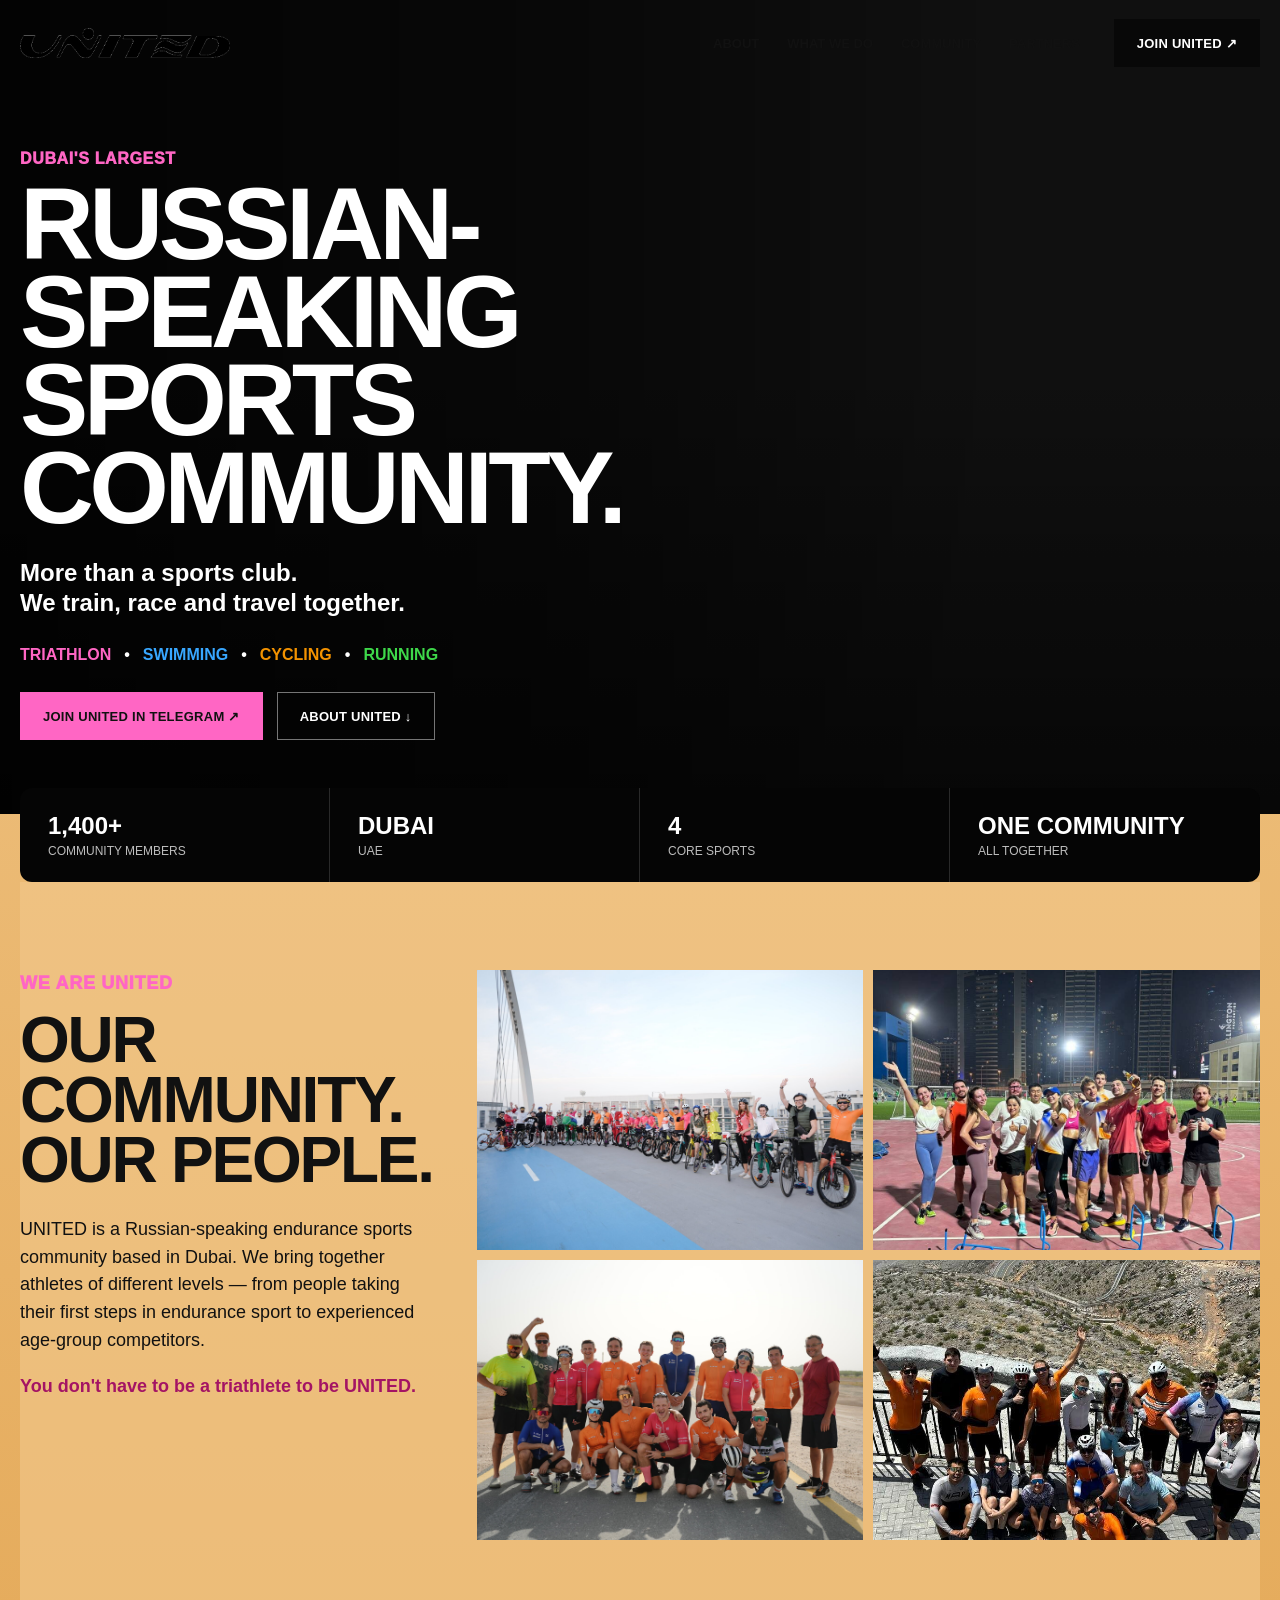
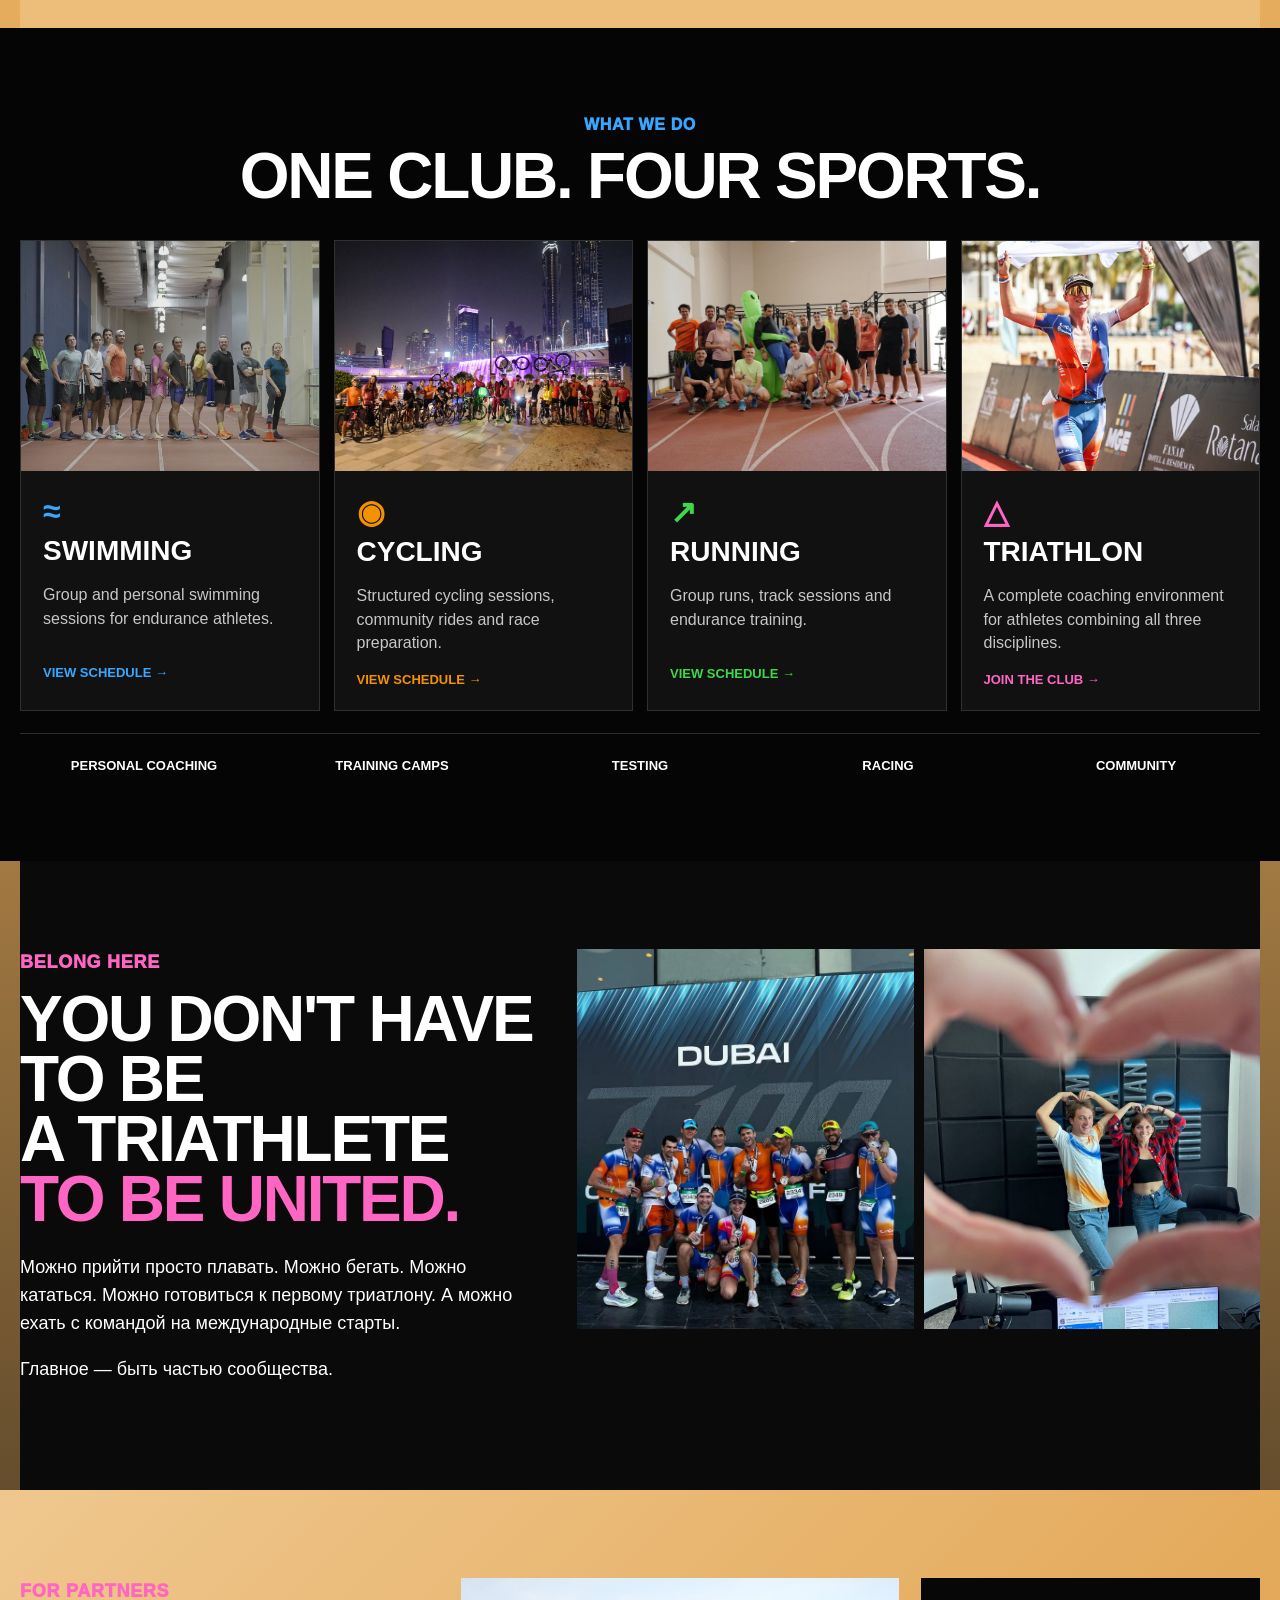
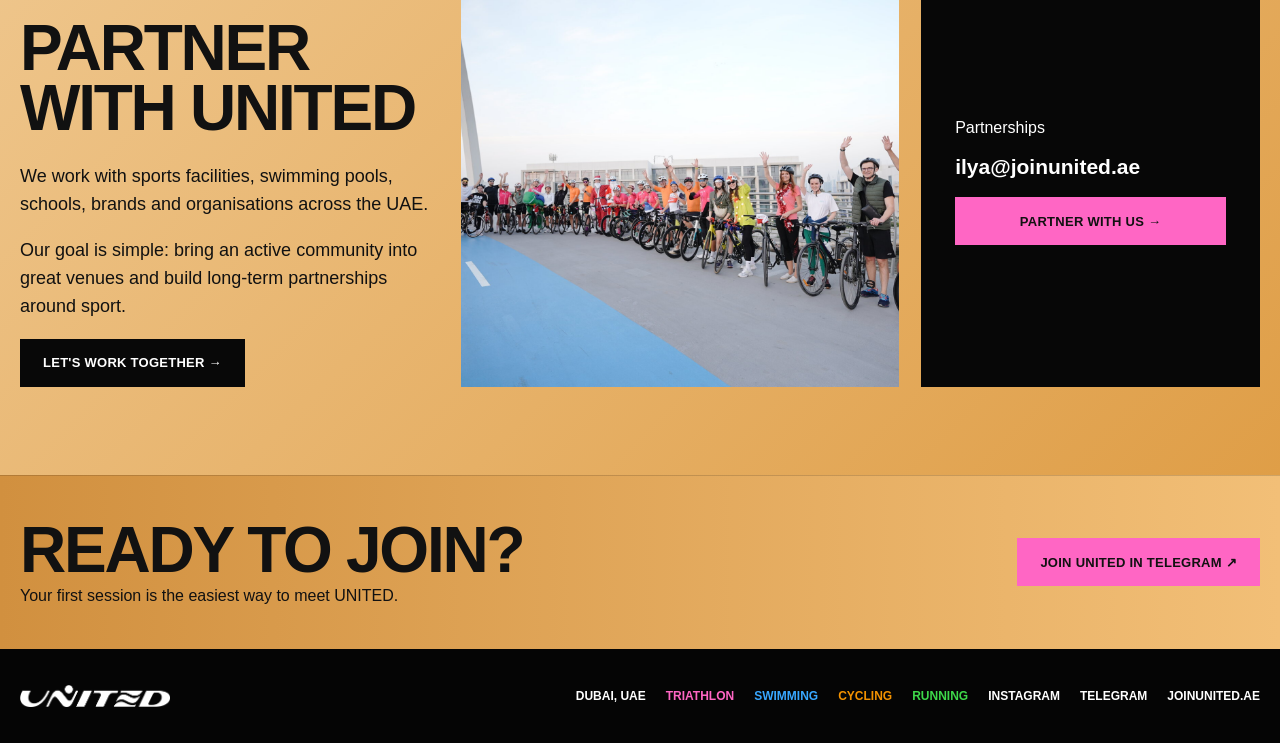
==== index.html @ 4b278c61 "Fix asset paths for uploaded site files" ====
<!doctype html>
<html lang="en">
<head>
  <meta charset="utf-8" />
  <meta name="viewport" content="width=device-width, initial-scale=1" />
  <title>UNITED — Russian-speaking endurance community in Dubai</title>
  <meta name="description" content="UNITED is Dubai's largest Russian-speaking sports community for triathlon, swimming, cycling and running." />
  <meta name="theme-color" content="#F39200" />
  <link rel="preload" href="joinunited_site/assets/IMG_3854.jpg" as="image" />
  <link rel="stylesheet" href="styles.css" />
</head>
<body>
  <header class="nav shell">
    <a class="brand" href="#top" aria-label="UNITED home"><img src="joinunited_site/assets/united-logo.png" alt="UNITED" /></a>
    <nav class="navlinks" aria-label="Main navigation">
      <a href="#about">About</a><a href="#sports">What we do</a><a href="#community">Community</a><a href="#partners">Partners</a>
    </nav>
    <a class="btn btn-dark nav-cta" href="https://t.me/unitedtriathlon" target="_blank" rel="noreferrer">Join United ↗</a>
  </header>

  <main id="top">
    <section class="hero">
      <div class="hero-media" role="img" aria-label="UNITED cycling community in Dubai"></div>
      <div class="hero-shade"></div>
      <div class="hero-content shell">
        <p class="eyebrow pink">Dubai's largest</p>
        <h1>Russian-speaking<br><span>sports community.</span></h1>
        <p class="lead">More than a sports club.<br>We train, race and travel together.</p>
        <div class="disciplines">
          <span class="pink">Triathlon</span><i>•</i><span class="blue">Swimming</span><i>•</i><span class="orange">Cycling</span><i>•</i><span class="green">Running</span>
        </div>
        <div class="hero-actions">
          <a class="btn btn-pink" href="https://t.me/unitedtriathlon" target="_blank" rel="noreferrer">Join United in Telegram ↗</a>
          <a class="btn btn-ghost" href="#about">About United ↓</a>
        </div>
      </div>
    </section>

    <section class="facts shell" aria-label="UNITED at a glance">
      <div><strong>1,400+</strong><span>community members</span></div>
      <div><strong>Dubai</strong><span>UAE</span></div>
      <div><strong>4</strong><span>core sports</span></div>
      <div><strong>One community</strong><span>all together</span></div>
    </section>

    <section id="about" class="section section-sand shell about-grid">
      <div class="copy-block">
        <p class="eyebrow pink">We are United</p>
        <h2>Our community.<br>Our people.</h2>
        <p>UNITED is a Russian-speaking endurance sports community based in Dubai. We bring together athletes of different levels — from people taking their first steps in endurance sport to experienced age-group competitors.</p>
        <p class="accent-copy">You don't have to be a triathlete to be UNITED.</p>
      </div>
      <div class="photo-grid">
        <img src="joinunited_site/assets/IMG_3853.jpg" alt="UNITED cycling group" loading="lazy" />
        <img src="joinunited_site/assets/IMG_3858.jpg" alt="UNITED running group" loading="lazy" />
        <img src="joinunited_site/assets/IMG_3856.jpg" alt="UNITED athletes after training" loading="lazy" />
        <img src="joinunited_site/assets/IMG_3860.jpg" alt="UNITED mountain training camp" loading="lazy" />
      </div>
    </section>

    <section id="sports" class="section section-black">
      <div class="shell">
        <p class="eyebrow blue center">What we do</p>
        <h2 class="center white">One club. Four sports.</h2>
        <div class="sport-grid">
          <article class="sport-card blue-card">
            <img src="joinunited_site/assets/IMG_3852.jpg" alt="UNITED athletes at an indoor training venue" loading="lazy" />
            <div><span class="icon">≈</span><h3>Swimming</h3><p>Group and personal swimming sessions for endurance athletes.</p><a href="https://t.me/unitedtriathlon" target="_blank" rel="noreferrer">View schedule →</a></div>
          </article>
          <article class="sport-card orange-card">
            <img src="joinunited_site/assets/IMG_3854.jpg" alt="UNITED cycling group in Dubai at night" loading="lazy" />
            <div><span class="icon">◉</span><h3>Cycling</h3><p>Structured cycling sessions, community rides and race preparation.</p><a href="https://t.me/unitedtriathlon" target="_blank" rel="noreferrer">View schedule →</a></div>
          </article>
          <article class="sport-card green-card">
            <img src="joinunited_site/assets/IMG_3859.jpg" alt="UNITED run training group" loading="lazy" />
            <div><span class="icon">↗</span><h3>Running</h3><p>Group runs, track sessions and endurance training.</p><a href="https://t.me/unitedtriathlon" target="_blank" rel="noreferrer">View schedule →</a></div>
          </article>
          <article class="sport-card pink-card">
            <img src="joinunited_site/assets/IMG_8744.jpg" alt="UNITED athlete finishing an IRONMAN race" loading="lazy" />
            <div><span class="icon">△</span><h3>Triathlon</h3><p>A complete coaching environment for athletes combining all three disciplines.</p><a href="https://t.me/unitedtriathlon" target="_blank" rel="noreferrer">Join the club →</a></div>
          </article>
        </div>
        <div class="services">
          <span>Personal coaching</span><span>Training camps</span><span>Testing</span><span>Racing</span><span>Community</span>
        </div>
      </div>
    </section>

    <section id="community" class="section community shell">
      <div class="community-copy">
        <p class="eyebrow pink">Belong here</p>
        <h2>You don't have to be<br>a triathlete <span>to be United.</span></h2>
        <p>Можно прийти просто плавать. Можно бегать. Можно кататься. Можно готовиться к первому триатлону. А можно ехать с командой на международные старты.</p>
        <p>Главное — быть частью сообщества.</p>
      </div>
      <div class="community-photos">
        <img src="joinunited_site/assets/IMG_3855.jpg" alt="UNITED athletes at a Dubai event" loading="lazy" />
        <img src="joinunited_site/assets/IMG_3875.jpg" alt="UNITED community moment" loading="lazy" />
      </div>
    </section>

    <section id="partners" class="section partner-section">
      <div class="shell partner-grid">
        <div>
          <p class="eyebrow pink">For partners</p>
          <h2>Partner with United</h2>
          <p>We work with sports facilities, swimming pools, schools, brands and organisations across the UAE.</p>
          <p>Our goal is simple: bring an active community into great venues and build long-term partnerships around sport.</p>
          <a class="btn btn-dark" href="mailto:ilya@joinunited.ae?subject=Partnership%20with%20UNITED">Let's work together →</a>
        </div>
        <img class="partner-photo" src="joinunited_site/assets/IMG_3853.jpg" alt="UNITED community ride" loading="lazy" />
        <div class="partner-contact">
          <span>Partnerships</span>
          <a href="mailto:ilya@joinunited.ae">ilya@joinunited.ae</a>
          <a class="btn btn-pink" href="mailto:ilya@joinunited.ae?subject=Partnership%20with%20UNITED">Partner with us →</a>
        </div>
      </div>
    </section>

    <section class="ready">
      <div class="shell ready-inner">
        <div><h2>Ready to join?</h2><p>Your first session is the easiest way to meet UNITED.</p></div>
        <a class="btn btn-pink" href="https://t.me/unitedtriathlon" target="_blank" rel="noreferrer">Join United in Telegram ↗</a>
      </div>
    </section>
  </main>

  <footer class="footer">
    <div class="shell footer-inner">
      <img src="joinunited_site/assets/united-logo.png" alt="UNITED" />
      <span>Dubai, UAE</span>
      <span class="pink">Triathlon</span><span class="blue">Swimming</span><span class="orange">Cycling</span><span class="green">Running</span>
      <a href="https://www.instagram.com/unitedtriathlon/" target="_blank" rel="noreferrer">Instagram</a>
      <a href="https://t.me/unitedtriathlon" target="_blank" rel="noreferrer">Telegram</a>
      <span>joinunited.ae</span>
    </div>
  </footer>
</body>
</html>
---- styles.css ----
:root{--sand:#e9bc78;--orange:#F39200;--blue:#164194;--green:#3ED84A;--pink:#FF66C4;--black:#000;--white:#fff;--ink:#111;--max:1240px}*{box-sizing:border-box}html{scroll-behavior:smooth}body{margin:0;font-family:Inter,Arial,Helvetica,sans-serif;background:linear-gradient(#f2c98d 0%,#e4a958 45%,#111 100%);color:var(--ink)}a{color:inherit;text-decoration:none}img{max-width:100%;display:block}.shell{width:min(var(--max),calc(100% - 40px));margin:auto}.nav{height:86px;display:flex;align-items:center;gap:34px;position:absolute;z-index:20;left:50%;transform:translateX(-50%);top:0}.brand img{width:210px;height:auto}.navlinks{display:flex;gap:28px;margin-left:auto;font-weight:800;text-transform:uppercase;font-size:13px}.btn{display:inline-flex;align-items:center;justify-content:center;min-height:48px;padding:0 22px;border:1px solid transparent;font-weight:900;text-transform:uppercase;font-size:13px;letter-spacing:.02em}.btn-dark{background:#080808;color:#fff}.btn-pink{background:var(--pink);color:#111}.btn-ghost{border-color:rgba(255,255,255,.45);color:#fff;background:rgba(0,0,0,.15)}.hero{min-height:760px;position:relative;display:flex;align-items:flex-end;color:#fff;background:#111;overflow:hidden}.hero-media{position:absolute;inset:0;background-image:url('assets/IMG_3854.jpg');background-size:cover;background-position:center 42%}.hero-shade{position:absolute;inset:0;background:linear-gradient(90deg,rgba(0,0,0,.82) 0%,rgba(0,0,0,.54) 43%,rgba(0,0,0,.08) 77%),linear-gradient(0deg,rgba(0,0,0,.55),transparent 55%)}.hero-content{position:relative;padding:150px 0 74px}.eyebrow{text-transform:uppercase;font-weight:950;letter-spacing:.04em;margin:0 0 12px}.pink{color:var(--pink)}.blue{color:#38a7ff}.orange{color:var(--orange)}.green{color:var(--green)}.hero h1{font-size:clamp(54px,8vw,112px);line-height:.86;text-transform:uppercase;margin:0 0 26px;max-width:900px;letter-spacing:-.045em}.hero h1 span{color:#fff}.lead{font-size:24px;line-height:1.25;font-weight:700}.disciplines{display:flex;gap:13px;align-items:center;flex-wrap:wrap;text-transform:uppercase;font-weight:900;margin:28px 0}.disciplines i{font-style:normal;color:#fff}.hero-actions{display:flex;gap:14px;flex-wrap:wrap}.facts{margin-top:-26px;position:relative;z-index:5;background:#050505;color:#fff;display:grid;grid-template-columns:repeat(4,1fr);border-radius:12px;overflow:hidden}.facts div{padding:24px 28px;border-right:1px solid #292929}.facts div:last-child{border-right:0}.facts strong,.facts span{display:block}.facts strong{font-size:24px;text-transform:uppercase}.facts span{font-size:12px;text-transform:uppercase;color:#bdbdbd;margin-top:4px}.section{padding:88px 0}.section-sand{background:rgba(242,201,141,.6)}.about-grid{display:grid;grid-template-columns:.9fr 1.7fr;gap:42px}.copy-block h2,.community h2,.partner-section h2,.ready h2,.section h2{font-size:clamp(38px,5vw,70px);line-height:.94;margin:0 0 25px;text-transform:uppercase;letter-spacing:-.035em}.copy-block p,.community p,.partner-section p{font-size:18px;line-height:1.55}.accent-copy{font-weight:900;color:#a41464}.photo-grid{display:grid;grid-template-columns:repeat(2,1fr);gap:10px}.photo-grid img{height:280px;width:100%;object-fit:cover}.section-black{background:#050505;color:#fff}.center{text-align:center}.white{color:#fff}.sport-grid{display:grid;grid-template-columns:repeat(4,1fr);gap:14px;margin-top:34px}.sport-card{background:#111;border:1px solid #303030;overflow:hidden}.sport-card img{width:100%;height:230px;object-fit:cover}.sport-card>div{padding:22px}.sport-card h3{font-size:28px;text-transform:uppercase;margin:5px 0 10px}.sport-card p{color:#c7c7c7;line-height:1.45;min-height:64px}.sport-card a{font-weight:900;text-transform:uppercase;font-size:13px}.blue-card a,.blue-card .icon{color:#38a7ff}.orange-card a,.orange-card .icon{color:var(--orange)}.green-card a,.green-card .icon{color:var(--green)}.pink-card a,.pink-card .icon{color:var(--pink)}.icon{font-size:32px;font-weight:900}.services{display:grid;grid-template-columns:repeat(5,1fr);border-top:1px solid #2d2d2d;margin-top:22px;padding-top:24px;text-transform:uppercase;font-weight:800;font-size:13px}.services span{text-align:center}.community{display:grid;grid-template-columns:1fr 1.3fr;gap:32px;background:#0a0a0a;color:#fff}.community h2 span{color:var(--pink)}.community-photos{display:grid;grid-template-columns:1fr 1fr;gap:10px}.community-photos img{height:380px;width:100%;object-fit:cover}.partner-section{background:linear-gradient(135deg,#efc78e,#df9e47)}.partner-grid{display:grid;grid-template-columns:1.05fr 1.1fr .85fr;gap:22px;align-items:stretch}.partner-photo{height:100%;min-height:330px;object-fit:cover}.partner-contact{background:#070707;color:#fff;padding:34px;display:flex;flex-direction:column;justify-content:center;gap:18px}.partner-contact>a:not(.btn){font-size:21px;font-weight:800}.ready{background:linear-gradient(90deg,#d1903f,#f2bf77);border-top:1px solid rgba(0,0,0,.15)}.ready-inner{display:flex;align-items:center;justify-content:space-between;padding-top:44px;padding-bottom:44px;gap:20px}.ready h2{margin:0}.ready p{margin:7px 0 0}.footer{background:#050505;color:#fff}.footer-inner{min-height:94px;display:flex;gap:20px;align-items:center;flex-wrap:wrap;font-size:12px;text-transform:uppercase;font-weight:800}.footer img{width:150px;filter:invert(1);margin-right:auto}.footer a{color:#fff}@media(max-width:900px){.navlinks{display:none}.nav-cta{margin-left:auto}.brand img{width:170px}.hero{min-height:720px}.hero-content{padding-top:180px}.facts{grid-template-columns:1fr 1fr}.about-grid,.community,.partner-grid{grid-template-columns:1fr}.sport-grid{grid-template-columns:1fr 1fr}.services{grid-template-columns:1fr 1fr;gap:16px}.photo-grid img{height:220px}.community-photos img{height:300px}.partner-photo{min-height:260px}.ready-inner{align-items:flex-start;flex-direction:column}}@media(max-width:560px){.shell{width:min(100% - 24px,var(--max))}.nav{height:72px}.brand img{width:142px}.nav-cta{min-height:42px;padding:0 14px;font-size:11px}.hero{min-height:680px}.hero-media{background-position:64% center}.hero-shade{background:linear-gradient(90deg,rgba(0,0,0,.9),rgba(0,0,0,.43)),linear-gradient(0deg,rgba(0,0,0,.58),transparent)}.hero-content{padding:150px 0 50px}.hero h1{font-size:50px}.lead{font-size:19px}.facts{grid-template-columns:1fr 1fr}.facts div{padding:18px}.facts strong{font-size:18px}.section{padding:58px 0}.about-grid{padding-left:0;padding-right:0}.sport-grid{grid-template-columns:1fr}.services{grid-template-columns:1fr 1fr}.community{padding-left:12px;padding-right:12px}.community-photos{grid-template-columns:1fr}.community-photos img{height:240px}.photo-grid{grid-template-columns:1fr}.photo-grid img{height:230px}.partner-grid{padding-left:0;padding-right:0}.partner-grid>div{padding-left:20px;padding-right:20px}.footer-inner{padding:24px 0}.footer img{width:130px;margin-right:0;width:100%;max-width:150px}}
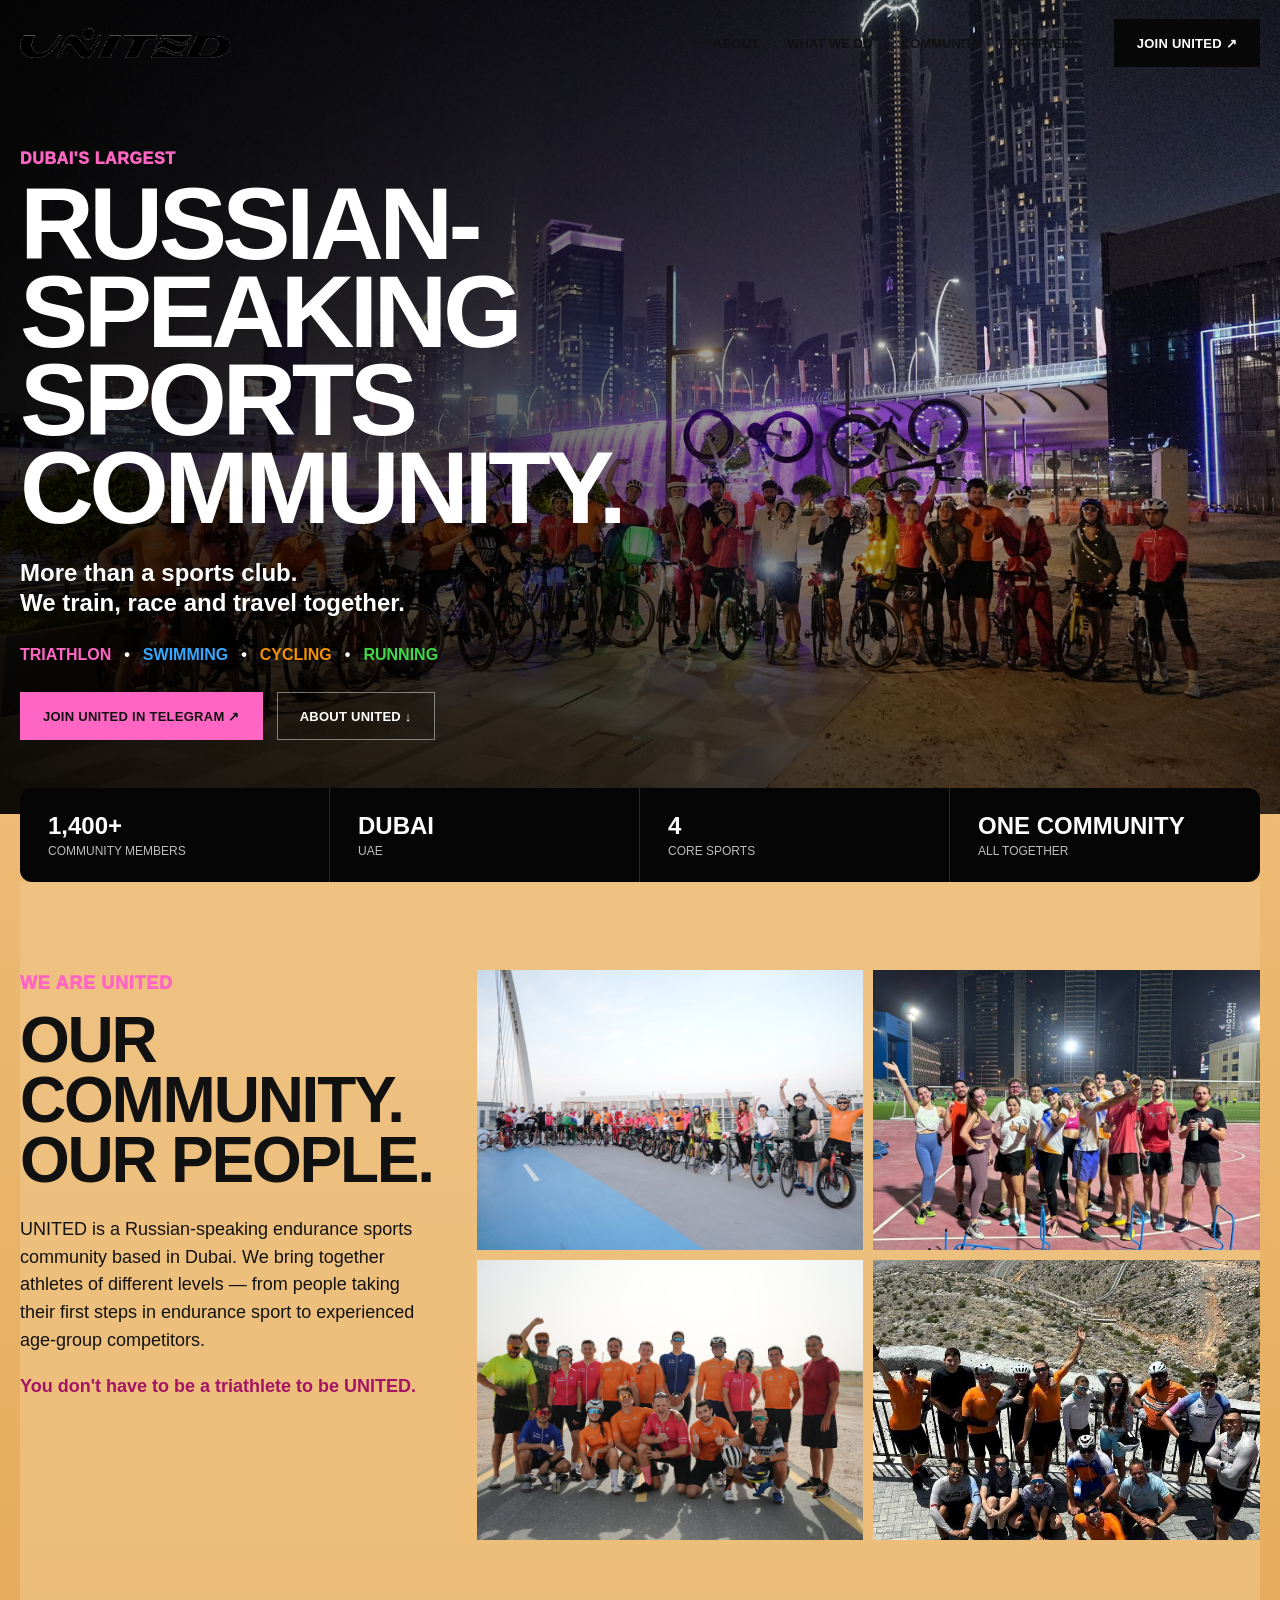
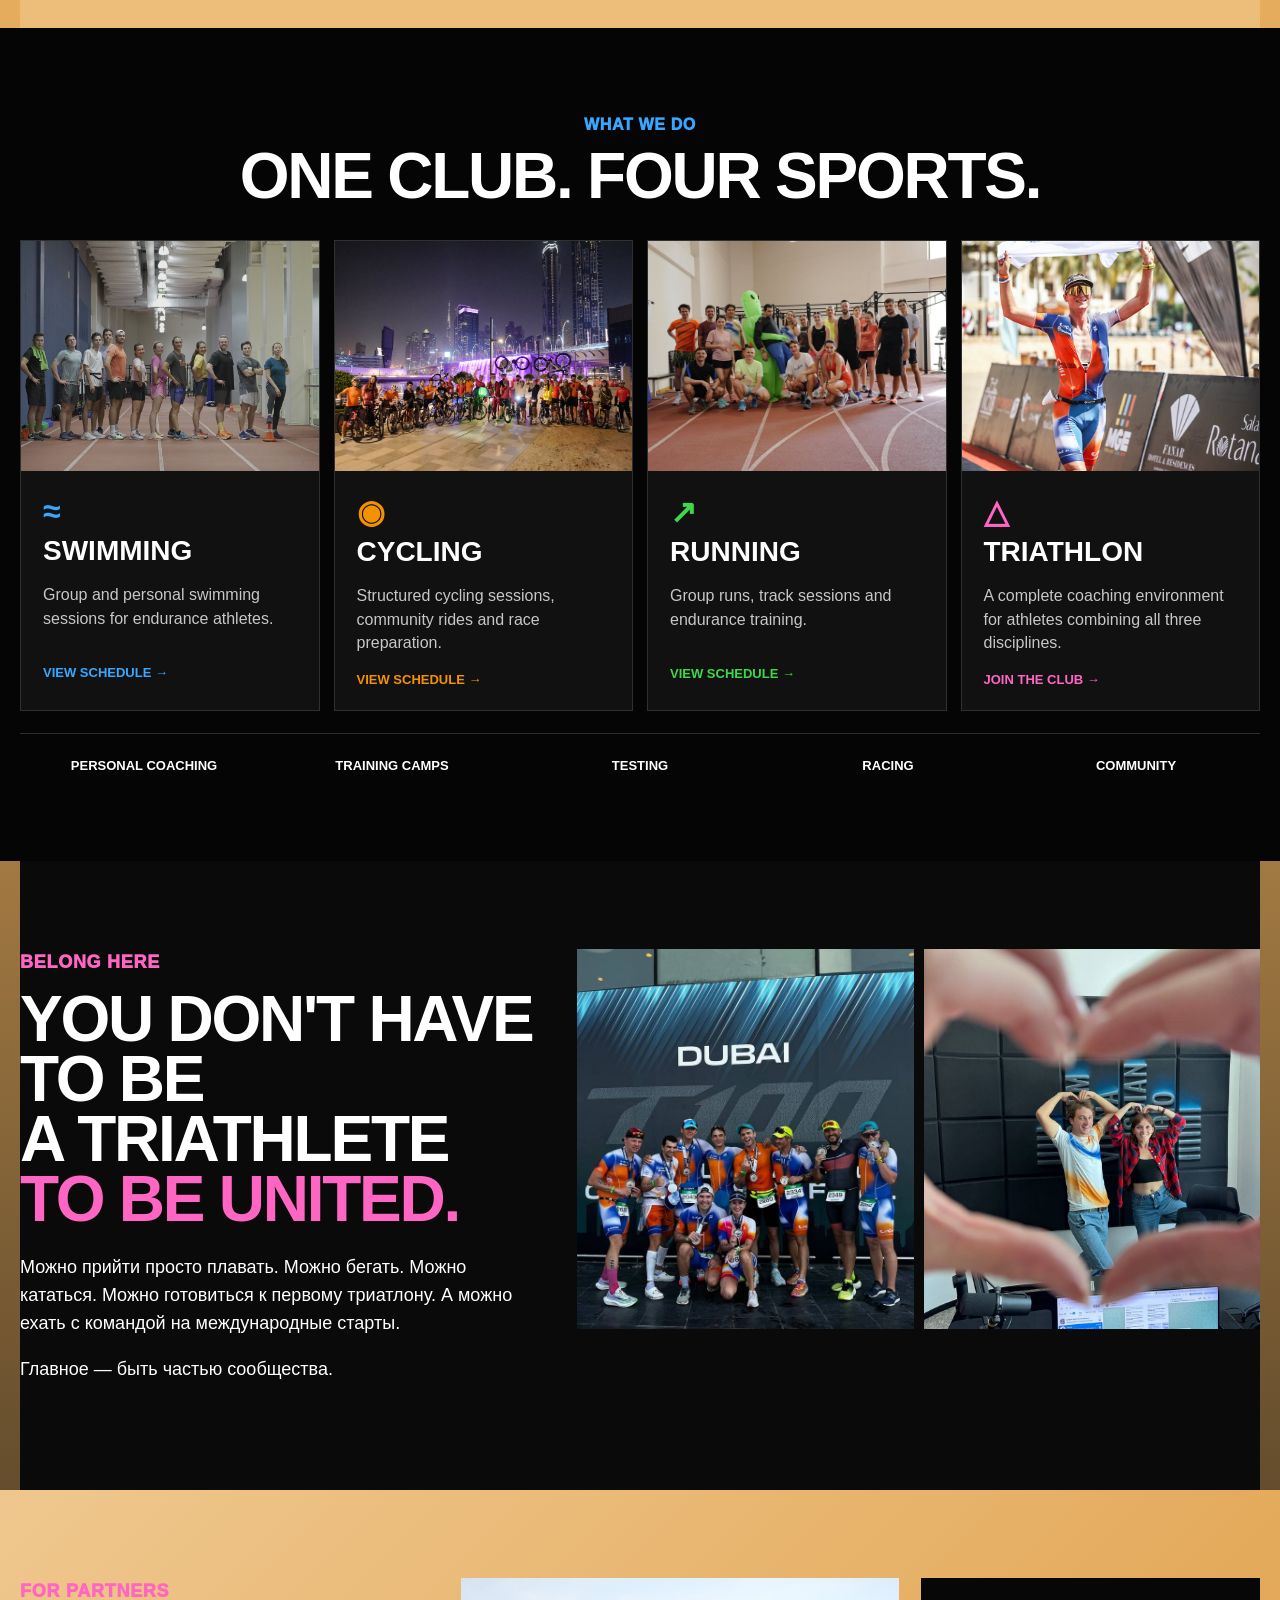
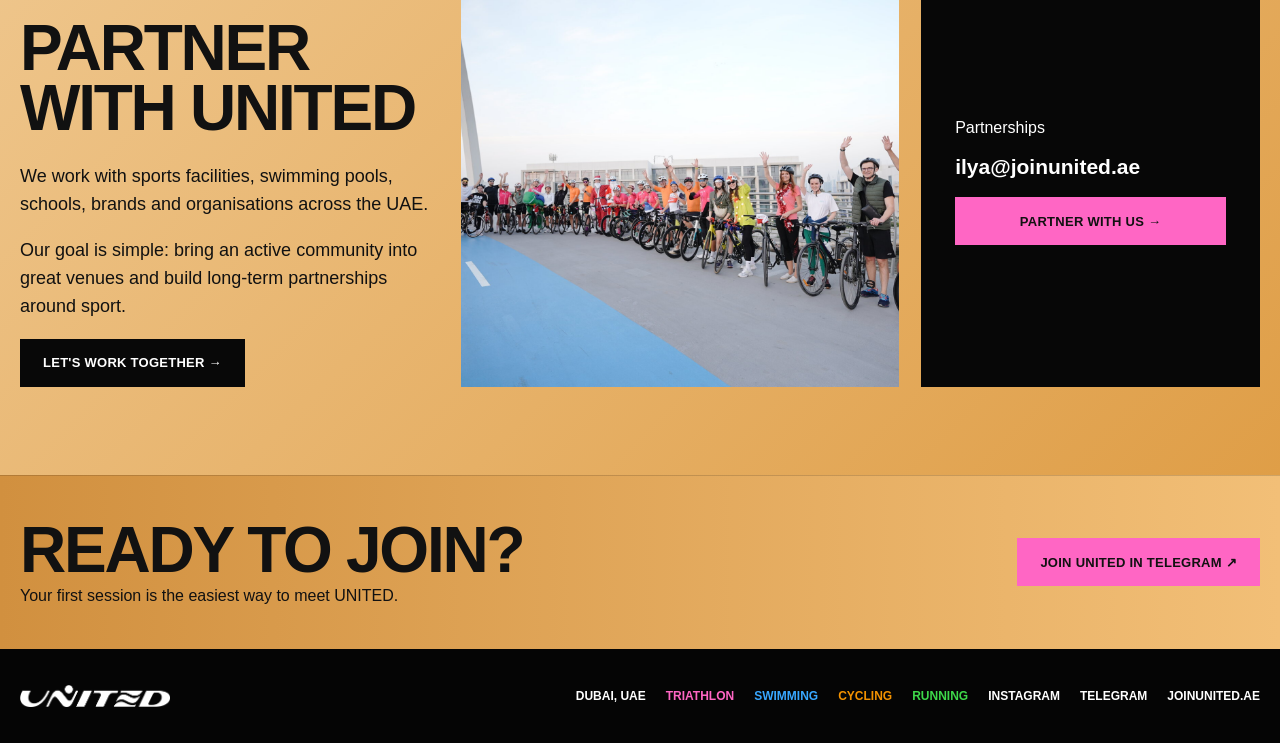
==== commit c77290a8: "Use clean root asset paths" ====
--- a/index.html
+++ b/index.html
@@ -6,134 +6,24 @@
   <title>UNITED — Russian-speaking endurance community in Dubai</title>
   <meta name="description" content="UNITED is Dubai's largest Russian-speaking sports community for triathlon, swimming, cycling and running." />
   <meta name="theme-color" content="#F39200" />
-  <link rel="preload" href="joinunited_site/assets/IMG_3854.jpg" as="image" />
+  <link rel="preload" href="assets/IMG_3854.jpg" as="image" />
   <link rel="stylesheet" href="styles.css" />
 </head>
 <body>
   <header class="nav shell">
-    <a class="brand" href="#top" aria-label="UNITED home"><img src="joinunited_site/assets/united-logo.png" alt="UNITED" /></a>
-    <nav class="navlinks" aria-label="Main navigation">
-      <a href="#about">About</a><a href="#sports">What we do</a><a href="#community">Community</a><a href="#partners">Partners</a>
-    </nav>
+    <a class="brand" href="#top" aria-label="UNITED home"><img src="assets/united-logo.png" alt="UNITED" /></a>
+    <nav class="navlinks" aria-label="Main navigation"><a href="#about">About</a><a href="#sports">What we do</a><a href="#community">Community</a><a href="#partners">Partners</a></nav>
     <a class="btn btn-dark nav-cta" href="https://t.me/unitedtriathlon" target="_blank" rel="noreferrer">Join United ↗</a>
   </header>
-
   <main id="top">
-    <section class="hero">
-      <div class="hero-media" role="img" aria-label="UNITED cycling community in Dubai"></div>
-      <div class="hero-shade"></div>
-      <div class="hero-content shell">
-        <p class="eyebrow pink">Dubai's largest</p>
-        <h1>Russian-speaking<br><span>sports community.</span></h1>
-        <p class="lead">More than a sports club.<br>We train, race and travel together.</p>
-        <div class="disciplines">
-          <span class="pink">Triathlon</span><i>•</i><span class="blue">Swimming</span><i>•</i><span class="orange">Cycling</span><i>•</i><span class="green">Running</span>
-        </div>
-        <div class="hero-actions">
-          <a class="btn btn-pink" href="https://t.me/unitedtriathlon" target="_blank" rel="noreferrer">Join United in Telegram ↗</a>
-          <a class="btn btn-ghost" href="#about">About United ↓</a>
-        </div>
-      </div>
-    </section>
-
-    <section class="facts shell" aria-label="UNITED at a glance">
-      <div><strong>1,400+</strong><span>community members</span></div>
-      <div><strong>Dubai</strong><span>UAE</span></div>
-      <div><strong>4</strong><span>core sports</span></div>
-      <div><strong>One community</strong><span>all together</span></div>
-    </section>
-
-    <section id="about" class="section section-sand shell about-grid">
-      <div class="copy-block">
-        <p class="eyebrow pink">We are United</p>
-        <h2>Our community.<br>Our people.</h2>
-        <p>UNITED is a Russian-speaking endurance sports community based in Dubai. We bring together athletes of different levels — from people taking their first steps in endurance sport to experienced age-group competitors.</p>
-        <p class="accent-copy">You don't have to be a triathlete to be UNITED.</p>
-      </div>
-      <div class="photo-grid">
-        <img src="joinunited_site/assets/IMG_3853.jpg" alt="UNITED cycling group" loading="lazy" />
-        <img src="joinunited_site/assets/IMG_3858.jpg" alt="UNITED running group" loading="lazy" />
-        <img src="joinunited_site/assets/IMG_3856.jpg" alt="UNITED athletes after training" loading="lazy" />
-        <img src="joinunited_site/assets/IMG_3860.jpg" alt="UNITED mountain training camp" loading="lazy" />
-      </div>
-    </section>
-
-    <section id="sports" class="section section-black">
-      <div class="shell">
-        <p class="eyebrow blue center">What we do</p>
-        <h2 class="center white">One club. Four sports.</h2>
-        <div class="sport-grid">
-          <article class="sport-card blue-card">
-            <img src="joinunited_site/assets/IMG_3852.jpg" alt="UNITED athletes at an indoor training venue" loading="lazy" />
-            <div><span class="icon">≈</span><h3>Swimming</h3><p>Group and personal swimming sessions for endurance athletes.</p><a href="https://t.me/unitedtriathlon" target="_blank" rel="noreferrer">View schedule →</a></div>
-          </article>
-          <article class="sport-card orange-card">
-            <img src="joinunited_site/assets/IMG_3854.jpg" alt="UNITED cycling group in Dubai at night" loading="lazy" />
-            <div><span class="icon">◉</span><h3>Cycling</h3><p>Structured cycling sessions, community rides and race preparation.</p><a href="https://t.me/unitedtriathlon" target="_blank" rel="noreferrer">View schedule →</a></div>
-          </article>
-          <article class="sport-card green-card">
-            <img src="joinunited_site/assets/IMG_3859.jpg" alt="UNITED run training group" loading="lazy" />
-            <div><span class="icon">↗</span><h3>Running</h3><p>Group runs, track sessions and endurance training.</p><a href="https://t.me/unitedtriathlon" target="_blank" rel="noreferrer">View schedule →</a></div>
-          </article>
-          <article class="sport-card pink-card">
-            <img src="joinunited_site/assets/IMG_8744.jpg" alt="UNITED athlete finishing an IRONMAN race" loading="lazy" />
-            <div><span class="icon">△</span><h3>Triathlon</h3><p>A complete coaching environment for athletes combining all three disciplines.</p><a href="https://t.me/unitedtriathlon" target="_blank" rel="noreferrer">Join the club →</a></div>
-          </article>
-        </div>
-        <div class="services">
-          <span>Personal coaching</span><span>Training camps</span><span>Testing</span><span>Racing</span><span>Community</span>
-        </div>
-      </div>
-    </section>
-
-    <section id="community" class="section community shell">
-      <div class="community-copy">
-        <p class="eyebrow pink">Belong here</p>
-        <h2>You don't have to be<br>a triathlete <span>to be United.</span></h2>
-        <p>Можно прийти просто плавать. Можно бегать. Можно кататься. Можно готовиться к первому триатлону. А можно ехать с командой на международные старты.</p>
-        <p>Главное — быть частью сообщества.</p>
-      </div>
-      <div class="community-photos">
-        <img src="joinunited_site/assets/IMG_3855.jpg" alt="UNITED athletes at a Dubai event" loading="lazy" />
-        <img src="joinunited_site/assets/IMG_3875.jpg" alt="UNITED community moment" loading="lazy" />
-      </div>
-    </section>
-
-    <section id="partners" class="section partner-section">
-      <div class="shell partner-grid">
-        <div>
-          <p class="eyebrow pink">For partners</p>
-          <h2>Partner with United</h2>
-          <p>We work with sports facilities, swimming pools, schools, brands and organisations across the UAE.</p>
-          <p>Our goal is simple: bring an active community into great venues and build long-term partnerships around sport.</p>
-          <a class="btn btn-dark" href="mailto:ilya@joinunited.ae?subject=Partnership%20with%20UNITED">Let's work together →</a>
-        </div>
-        <img class="partner-photo" src="joinunited_site/assets/IMG_3853.jpg" alt="UNITED community ride" loading="lazy" />
-        <div class="partner-contact">
-          <span>Partnerships</span>
-          <a href="mailto:ilya@joinunited.ae">ilya@joinunited.ae</a>
-          <a class="btn btn-pink" href="mailto:ilya@joinunited.ae?subject=Partnership%20with%20UNITED">Partner with us →</a>
-        </div>
-      </div>
-    </section>
-
-    <section class="ready">
-      <div class="shell ready-inner">
-        <div><h2>Ready to join?</h2><p>Your first session is the easiest way to meet UNITED.</p></div>
-        <a class="btn btn-pink" href="https://t.me/unitedtriathlon" target="_blank" rel="noreferrer">Join United in Telegram ↗</a>
-      </div>
-    </section>
+    <section class="hero"><div class="hero-media" role="img" aria-label="UNITED cycling community in Dubai"></div><div class="hero-shade"></div><div class="hero-content shell"><p class="eyebrow pink">Dubai's largest</p><h1>Russian-speaking<br><span>sports community.</span></h1><p class="lead">More than a sports club.<br>We train, race and travel together.</p><div class="disciplines"><span class="pink">Triathlon</span><i>•</i><span class="blue">Swimming</span><i>•</i><span class="orange">Cycling</span><i>•</i><span class="green">Running</span></div><div class="hero-actions"><a class="btn btn-pink" href="https://t.me/unitedtriathlon" target="_blank" rel="noreferrer">Join United in Telegram ↗</a><a class="btn btn-ghost" href="#about">About United ↓</a></div></div></section>
+    <section class="facts shell"><div><strong>1,400+</strong><span>community members</span></div><div><strong>Dubai</strong><span>UAE</span></div><div><strong>4</strong><span>core sports</span></div><div><strong>One community</strong><span>all together</span></div></section>
+    <section id="about" class="section section-sand shell about-grid"><div class="copy-block"><p class="eyebrow pink">We are United</p><h2>Our community.<br>Our people.</h2><p>UNITED is a Russian-speaking endurance sports community based in Dubai. We bring together athletes of different levels — from people taking their first steps in endurance sport to experienced age-group competitors.</p><p class="accent-copy">You don't have to be a triathlete to be UNITED.</p></div><div class="photo-grid"><img src="assets/IMG_3853.jpg" alt="UNITED cycling group" loading="lazy"><img src="assets/IMG_3858.jpg" alt="UNITED running group" loading="lazy"><img src="assets/IMG_3856.jpg" alt="UNITED athletes after training" loading="lazy"><img src="assets/IMG_3860.jpg" alt="UNITED mountain training camp" loading="lazy"></div></section>
+    <section id="sports" class="section section-black"><div class="shell"><p class="eyebrow blue center">What we do</p><h2 class="center white">One club. Four sports.</h2><div class="sport-grid"><article class="sport-card blue-card"><img src="assets/IMG_3852.jpg" alt="UNITED training" loading="lazy"><div><span class="icon">≈</span><h3>Swimming</h3><p>Group and personal swimming sessions for endurance athletes.</p><a href="https://t.me/unitedtriathlon">View schedule →</a></div></article><article class="sport-card orange-card"><img src="assets/IMG_3854.jpg" alt="UNITED cycling group" loading="lazy"><div><span class="icon">◉</span><h3>Cycling</h3><p>Structured cycling sessions, community rides and race preparation.</p><a href="https://t.me/unitedtriathlon">View schedule →</a></div></article><article class="sport-card green-card"><img src="assets/IMG_3859.jpg" alt="UNITED run group" loading="lazy"><div><span class="icon">↗</span><h3>Running</h3><p>Group runs, track sessions and endurance training.</p><a href="https://t.me/unitedtriathlon">View schedule →</a></div></article><article class="sport-card pink-card"><img src="assets/IMG_8744.jpg" alt="UNITED athlete racing" loading="lazy"><div><span class="icon">△</span><h3>Triathlon</h3><p>A complete coaching environment for athletes combining all three disciplines.</p><a href="https://t.me/unitedtriathlon">Join the club →</a></div></article></div><div class="services"><span>Personal coaching</span><span>Training camps</span><span>Testing</span><span>Racing</span><span>Community</span></div></div></section>
+    <section id="community" class="section community shell"><div class="community-copy"><p class="eyebrow pink">Belong here</p><h2>You don't have to be<br>a triathlete <span>to be United.</span></h2><p>Можно прийти просто плавать. Можно бегать. Можно кататься. Можно готовиться к первому триатлону. А можно ехать с командой на международные старты.</p><p>Главное — быть частью сообщества.</p></div><div class="community-photos"><img src="assets/IMG_3855.jpg" alt="UNITED athletes" loading="lazy"><img src="assets/IMG_3875.jpg" alt="UNITED community" loading="lazy"></div></section>
+    <section id="partners" class="section partner-section"><div class="shell partner-grid"><div><p class="eyebrow pink">For partners</p><h2>Partner with United</h2><p>We work with sports facilities, swimming pools, schools, brands and organisations across the UAE.</p><p>Our goal is simple: bring an active community into great venues and build long-term partnerships around sport.</p><a class="btn btn-dark" href="mailto:ilya@joinunited.ae?subject=Partnership%20with%20UNITED">Let's work together →</a></div><img class="partner-photo" src="assets/IMG_3853.jpg" alt="UNITED community ride" loading="lazy"><div class="partner-contact"><span>Partnerships</span><a href="mailto:ilya@joinunited.ae">ilya@joinunited.ae</a><a class="btn btn-pink" href="mailto:ilya@joinunited.ae?subject=Partnership%20with%20UNITED">Partner with us →</a></div></div></section>
+    <section class="ready"><div class="shell ready-inner"><div><h2>Ready to join?</h2><p>Your first session is the easiest way to meet UNITED.</p></div><a class="btn btn-pink" href="https://t.me/unitedtriathlon">Join United in Telegram ↗</a></div></section>
   </main>
-
-  <footer class="footer">
-    <div class="shell footer-inner">
-      <img src="joinunited_site/assets/united-logo.png" alt="UNITED" />
-      <span>Dubai, UAE</span>
-      <span class="pink">Triathlon</span><span class="blue">Swimming</span><span class="orange">Cycling</span><span class="green">Running</span>
-      <a href="https://www.instagram.com/unitedtriathlon/" target="_blank" rel="noreferrer">Instagram</a>
-      <a href="https://t.me/unitedtriathlon" target="_blank" rel="noreferrer">Telegram</a>
-      <span>joinunited.ae</span>
-    </div>
-  </footer>
+  <footer class="footer"><div class="shell footer-inner"><img src="assets/united-logo.png" alt="UNITED"><span>Dubai, UAE</span><span class="pink">Triathlon</span><span class="blue">Swimming</span><span class="orange">Cycling</span><span class="green">Running</span><a href="https://www.instagram.com/unitedtriathlon/">Instagram</a><a href="https://t.me/unitedtriathlon">Telegram</a><span>joinunited.ae</span></div></footer>
 </body>
 </html>
--- a/styles.css
+++ b/styles.css
@@ -1 +1 @@
-:root{--sand:#e9bc78;--orange:#F39200;--blue:#164194;--green:#3ED84A;--pink:#FF66C4;--black:#000;--white:#fff;--ink:#111;--max:1240px}*{box-sizing:border-box}html{scroll-behavior:smooth}body{margin:0;font-family:Inter,Arial,Helvetica,sans-serif;background:linear-gradient(#f2c98d 0%,#e4a958 45%,#111 100%);color:var(--ink)}a{color:inherit;text-decoration:none}img{max-width:100%;display:block}.shell{width:min(var(--max),calc(100% - 40px));margin:auto}.nav{height:86px;display:flex;align-items:center;gap:34px;position:absolute;z-index:20;left:50%;transform:translateX(-50%);top:0}.brand img{width:210px;height:auto}.navlinks{display:flex;gap:28px;margin-left:auto;font-weight:800;text-transform:uppercase;font-size:13px}.btn{display:inline-flex;align-items:center;justify-content:center;min-height:48px;padding:0 22px;border:1px solid transparent;font-weight:900;text-transform:uppercase;font-size:13px;letter-spacing:.02em}.btn-dark{background:#080808;color:#fff}.btn-pink{background:var(--pink);color:#111}.btn-ghost{border-color:rgba(255,255,255,.45);color:#fff;background:rgba(0,0,0,.15)}.hero{min-height:760px;position:relative;display:flex;align-items:flex-end;color:#fff;background:#111;overflow:hidden}.hero-media{position:absolute;inset:0;background-image:url('assets/IMG_3854.jpg');background-size:cover;background-position:center 42%}.hero-shade{position:absolute;inset:0;background:linear-gradient(90deg,rgba(0,0,0,.82) 0%,rgba(0,0,0,.54) 43%,rgba(0,0,0,.08) 77%),linear-gradient(0deg,rgba(0,0,0,.55),transparent 55%)}.hero-content{position:relative;padding:150px 0 74px}.eyebrow{text-transform:uppercase;font-weight:950;letter-spacing:.04em;margin:0 0 12px}.pink{color:var(--pink)}.blue{color:#38a7ff}.orange{color:var(--orange)}.green{color:var(--green)}.hero h1{font-size:clamp(54px,8vw,112px);line-height:.86;text-transform:uppercase;margin:0 0 26px;max-width:900px;letter-spacing:-.045em}.hero h1 span{color:#fff}.lead{font-size:24px;line-height:1.25;font-weight:700}.disciplines{display:flex;gap:13px;align-items:center;flex-wrap:wrap;text-transform:uppercase;font-weight:900;margin:28px 0}.disciplines i{font-style:normal;color:#fff}.hero-actions{display:flex;gap:14px;flex-wrap:wrap}.facts{margin-top:-26px;position:relative;z-index:5;background:#050505;color:#fff;display:grid;grid-template-columns:repeat(4,1fr);border-radius:12px;overflow:hidden}.facts div{padding:24px 28px;border-right:1px solid #292929}.facts div:last-child{border-right:0}.facts strong,.facts span{display:block}.facts strong{font-size:24px;text-transform:uppercase}.facts span{font-size:12px;text-transform:uppercase;color:#bdbdbd;margin-top:4px}.section{padding:88px 0}.section-sand{background:rgba(242,201,141,.6)}.about-grid{display:grid;grid-template-columns:.9fr 1.7fr;gap:42px}.copy-block h2,.community h2,.partner-section h2,.ready h2,.section h2{font-size:clamp(38px,5vw,70px);line-height:.94;margin:0 0 25px;text-transform:uppercase;letter-spacing:-.035em}.copy-block p,.community p,.partner-section p{font-size:18px;line-height:1.55}.accent-copy{font-weight:900;color:#a41464}.photo-grid{display:grid;grid-template-columns:repeat(2,1fr);gap:10px}.photo-grid img{height:280px;width:100%;object-fit:cover}.section-black{background:#050505;color:#fff}.center{text-align:center}.white{color:#fff}.sport-grid{display:grid;grid-template-columns:repeat(4,1fr);gap:14px;margin-top:34px}.sport-card{background:#111;border:1px solid #303030;overflow:hidden}.sport-card img{width:100%;height:230px;object-fit:cover}.sport-card>div{padding:22px}.sport-card h3{font-size:28px;text-transform:uppercase;margin:5px 0 10px}.sport-card p{color:#c7c7c7;line-height:1.45;min-height:64px}.sport-card a{font-weight:900;text-transform:uppercase;font-size:13px}.blue-card a,.blue-card .icon{color:#38a7ff}.orange-card a,.orange-card .icon{color:var(--orange)}.green-card a,.green-card .icon{color:var(--green)}.pink-card a,.pink-card .icon{color:var(--pink)}.icon{font-size:32px;font-weight:900}.services{display:grid;grid-template-columns:repeat(5,1fr);border-top:1px solid #2d2d2d;margin-top:22px;padding-top:24px;text-transform:uppercase;font-weight:800;font-size:13px}.services span{text-align:center}.community{display:grid;grid-template-columns:1fr 1.3fr;gap:32px;background:#0a0a0a;color:#fff}.community h2 span{color:var(--pink)}.community-photos{display:grid;grid-template-columns:1fr 1fr;gap:10px}.community-photos img{height:380px;width:100%;object-fit:cover}.partner-section{background:linear-gradient(135deg,#efc78e,#df9e47)}.partner-grid{display:grid;grid-template-columns:1.05fr 1.1fr .85fr;gap:22px;align-items:stretch}.partner-photo{height:100%;min-height:330px;object-fit:cover}.partner-contact{background:#070707;color:#fff;padding:34px;display:flex;flex-direction:column;justify-content:center;gap:18px}.partner-contact>a:not(.btn){font-size:21px;font-weight:800}.ready{background:linear-gradient(90deg,#d1903f,#f2bf77);border-top:1px solid rgba(0,0,0,.15)}.ready-inner{display:flex;align-items:center;justify-content:space-between;padding-top:44px;padding-bottom:44px;gap:20px}.ready h2{margin:0}.ready p{margin:7px 0 0}.footer{background:#050505;color:#fff}.footer-inner{min-height:94px;display:flex;gap:20px;align-items:center;flex-wrap:wrap;font-size:12px;text-transform:uppercase;font-weight:800}.footer img{width:150px;filter:invert(1);margin-right:auto}.footer a{color:#fff}@media(max-width:900px){.navlinks{display:none}.nav-cta{margin-left:auto}.brand img{width:170px}.hero{min-height:720px}.hero-content{padding-top:180px}.facts{grid-template-columns:1fr 1fr}.about-grid,.community,.partner-grid{grid-template-columns:1fr}.sport-grid{grid-template-columns:1fr 1fr}.services{grid-template-columns:1fr 1fr;gap:16px}.photo-grid img{height:220px}.community-photos img{height:300px}.partner-photo{min-height:260px}.ready-inner{align-items:flex-start;flex-direction:column}}@media(max-width:560px){.shell{width:min(100% - 24px,var(--max))}.nav{height:72px}.brand img{width:142px}.nav-cta{min-height:42px;padding:0 14px;font-size:11px}.hero{min-height:680px}.hero-media{background-position:64% center}.hero-shade{background:linear-gradient(90deg,rgba(0,0,0,.9),rgba(0,0,0,.43)),linear-gradient(0deg,rgba(0,0,0,.58),transparent)}.hero-content{padding:150px 0 50px}.hero h1{font-size:50px}.lead{font-size:19px}.facts{grid-template-columns:1fr 1fr}.facts div{padding:18px}.facts strong{font-size:18px}.section{padding:58px 0}.about-grid{padding-left:0;padding-right:0}.sport-grid{grid-template-columns:1fr}.services{grid-template-columns:1fr 1fr}.community{padding-left:12px;padding-right:12px}.community-photos{grid-template-columns:1fr}.community-photos img{height:240px}.photo-grid{grid-template-columns:1fr}.photo-grid img{height:230px}.partner-grid{padding-left:0;padding-right:0}.partner-grid>div{padding-left:20px;padding-right:20px}.footer-inner{padding:24px 0}.footer img{width:130px;margin-right:0;width:100%;max-width:150px}}+:root{--sand:#e9bc78;--orange:#F39200;--blue:#164194;--green:#3ED84A;--pink:#FF66C4;--black:#000;--white:#fff;--ink:#111;--max:1240px}*{box-sizing:border-box}html{scroll-behavior:smooth}body{margin:0;font-family:Inter,Arial,Helvetica,sans-serif;background:linear-gradient(#f2c98d 0%,#e4a958 45%,#111 100%);color:var(--ink)}a{color:inherit;text-decoration:none}img{max-width:100%;display:block}.shell{width:min(var(--max),calc(100% - 40px));margin:auto}.nav{height:86px;display:flex;align-items:center;gap:34px;position:absolute;z-index:20;left:50%;transform:translateX(-50%);top:0}.brand img{width:210px;height:auto}.navlinks{display:flex;gap:28px;margin-left:auto;font-weight:800;text-transform:uppercase;font-size:13px}.btn{display:inline-flex;align-items:center;justify-content:center;min-height:48px;padding:0 22px;border:1px solid transparent;font-weight:900;text-transform:uppercase;font-size:13px;letter-spacing:.02em}.btn-dark{background:#080808;color:#fff}.btn-pink{background:var(--pink);color:#111}.btn-ghost{border-color:rgba(255,255,255,.45);color:#fff;background:rgba(0,0,0,.15)}.hero{min-height:760px;position:relative;display:flex;align-items:flex-end;color:#fff;background:#111;overflow:hidden}.hero-media{position:absolute;inset:0;background-image:url('joinunited_site/assets/IMG_3854.jpg');background-size:cover;background-position:center 42%}.hero-shade{position:absolute;inset:0;background:linear-gradient(90deg,rgba(0,0,0,.82) 0%,rgba(0,0,0,.54) 43%,rgba(0,0,0,.08) 77%),linear-gradient(0deg,rgba(0,0,0,.55),transparent 55%)}.hero-content{position:relative;padding:150px 0 74px}.eyebrow{text-transform:uppercase;font-weight:950;letter-spacing:.04em;margin:0 0 12px}.pink{color:var(--pink)}.blue{color:#38a7ff}.orange{color:var(--orange)}.green{color:var(--green)}.hero h1{font-size:clamp(54px,8vw,112px);line-height:.86;text-transform:uppercase;margin:0 0 26px;max-width:900px;letter-spacing:-.045em}.hero h1 span{color:#fff}.lead{font-size:24px;line-height:1.25;font-weight:700}.disciplines{display:flex;gap:13px;align-items:center;flex-wrap:wrap;text-transform:uppercase;font-weight:900;margin:28px 0}.disciplines i{font-style:normal;color:#fff}.hero-actions{display:flex;gap:14px;flex-wrap:wrap}.facts{margin-top:-26px;position:relative;z-index:5;background:#050505;color:#fff;display:grid;grid-template-columns:repeat(4,1fr);border-radius:12px;overflow:hidden}.facts div{padding:24px 28px;border-right:1px solid #292929}.facts div:last-child{border-right:0}.facts strong,.facts span{display:block}.facts strong{font-size:24px;text-transform:uppercase}.facts span{font-size:12px;text-transform:uppercase;color:#bdbdbd;margin-top:4px}.section{padding:88px 0}.section-sand{background:rgba(242,201,141,.6)}.about-grid{display:grid;grid-template-columns:.9fr 1.7fr;gap:42px}.copy-block h2,.community h2,.partner-section h2,.ready h2,.section h2{font-size:clamp(38px,5vw,70px);line-height:.94;margin:0 0 25px;text-transform:uppercase;letter-spacing:-.035em}.copy-block p,.community p,.partner-section p{font-size:18px;line-height:1.55}.accent-copy{font-weight:900;color:#a41464}.photo-grid{display:grid;grid-template-columns:repeat(2,1fr);gap:10px}.photo-grid img{height:280px;width:100%;object-fit:cover}.section-black{background:#050505;color:#fff}.center{text-align:center}.white{color:#fff}.sport-grid{display:grid;grid-template-columns:repeat(4,1fr);gap:14px;margin-top:34px}.sport-card{background:#111;border:1px solid #303030;overflow:hidden}.sport-card img{width:100%;height:230px;object-fit:cover}.sport-card>div{padding:22px}.sport-card h3{font-size:28px;text-transform:uppercase;margin:5px 0 10px}.sport-card p{color:#c7c7c7;line-height:1.45;min-height:64px}.sport-card a{font-weight:900;text-transform:uppercase;font-size:13px}.blue-card a,.blue-card .icon{color:#38a7ff}.orange-card a,.orange-card .icon{color:var(--orange)}.green-card a,.green-card .icon{color:var(--green)}.pink-card a,.pink-card .icon{color:var(--pink)}.icon{font-size:32px;font-weight:900}.services{display:grid;grid-template-columns:repeat(5,1fr);border-top:1px solid #2d2d2d;margin-top:22px;padding-top:24px;text-transform:uppercase;font-weight:800;font-size:13px}.services span{text-align:center}.community{display:grid;grid-template-columns:1fr 1.3fr;gap:32px;background:#0a0a0a;color:#fff}.community h2 span{color:var(--pink)}.community-photos{display:grid;grid-template-columns:1fr 1fr;gap:10px}.community-photos img{height:380px;width:100%;object-fit:cover}.partner-section{background:linear-gradient(135deg,#efc78e,#df9e47)}.partner-grid{display:grid;grid-template-columns:1.05fr 1.1fr .85fr;gap:22px;align-items:stretch}.partner-photo{height:100%;min-height:330px;object-fit:cover}.partner-contact{background:#070707;color:#fff;padding:34px;display:flex;flex-direction:column;justify-content:center;gap:18px}.partner-contact>a:not(.btn){font-size:21px;font-weight:800}.ready{background:linear-gradient(90deg,#d1903f,#f2bf77);border-top:1px solid rgba(0,0,0,.15)}.ready-inner{display:flex;align-items:center;justify-content:space-between;padding-top:44px;padding-bottom:44px;gap:20px}.ready h2{margin:0}.ready p{margin:7px 0 0}.footer{background:#050505;color:#fff}.footer-inner{min-height:94px;display:flex;gap:20px;align-items:center;flex-wrap:wrap;font-size:12px;text-transform:uppercase;font-weight:800}.footer img{width:150px;filter:invert(1);margin-right:auto}.footer a{color:#fff}@media(max-width:900px){.navlinks{display:none}.nav-cta{margin-left:auto}.brand img{width:170px}.hero{min-height:720px}.hero-content{padding-top:180px}.facts{grid-template-columns:1fr 1fr}.about-grid,.community,.partner-grid{grid-template-columns:1fr}.sport-grid{grid-template-columns:1fr 1fr}.services{grid-template-columns:1fr 1fr;gap:16px}.photo-grid img{height:220px}.community-photos img{height:300px}.partner-photo{min-height:260px}.ready-inner{align-items:flex-start;flex-direction:column}}@media(max-width:560px){.shell{width:min(100% - 24px,var(--max))}.nav{height:72px}.brand img{width:142px}.nav-cta{min-height:42px;padding:0 14px;font-size:11px}.hero{min-height:680px}.hero-media{background-position:64% center}.hero-shade{background:linear-gradient(90deg,rgba(0,0,0,.9),rgba(0,0,0,.43)),linear-gradient(0deg,rgba(0,0,0,.58),transparent)}.hero-content{padding:150px 0 50px}.hero h1{font-size:50px}.lead{font-size:19px}.facts{grid-template-columns:1fr 1fr}.facts div{padding:18px}.facts strong{font-size:18px}.section{padding:58px 0}.about-grid{padding-left:0;padding-right:0}.sport-grid{grid-template-columns:1fr}.services{grid-template-columns:1fr 1fr}.community{padding-left:12px;padding-right:12px}.community-photos{grid-template-columns:1fr}.community-photos img{height:240px}.photo-grid{grid-template-columns:1fr}.photo-grid img{height:230px}.partner-grid{padding-left:0;padding-right:0}.partner-grid>div{padding-left:20px;padding-right:20px}.footer-inner{padding:24px 0}.footer img{width:130px;margin-right:0;width:100%;max-width:150px}}
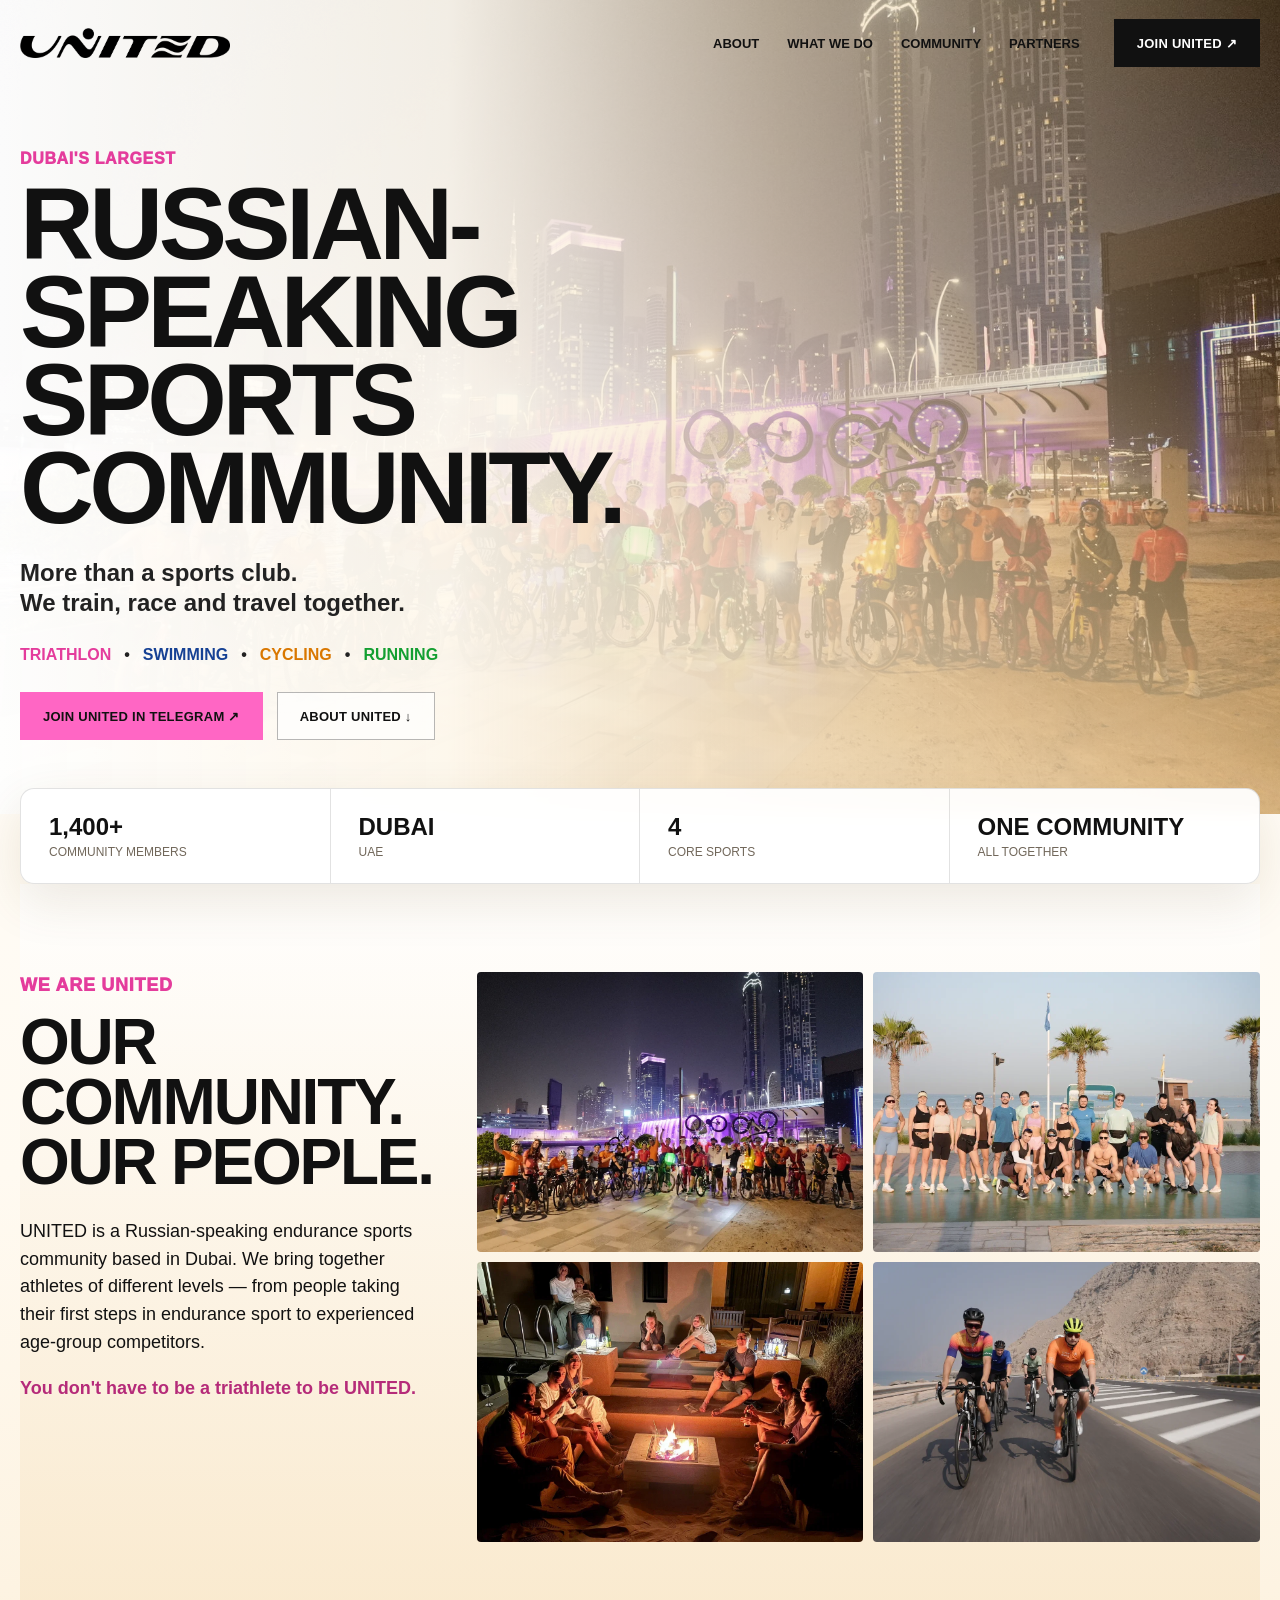
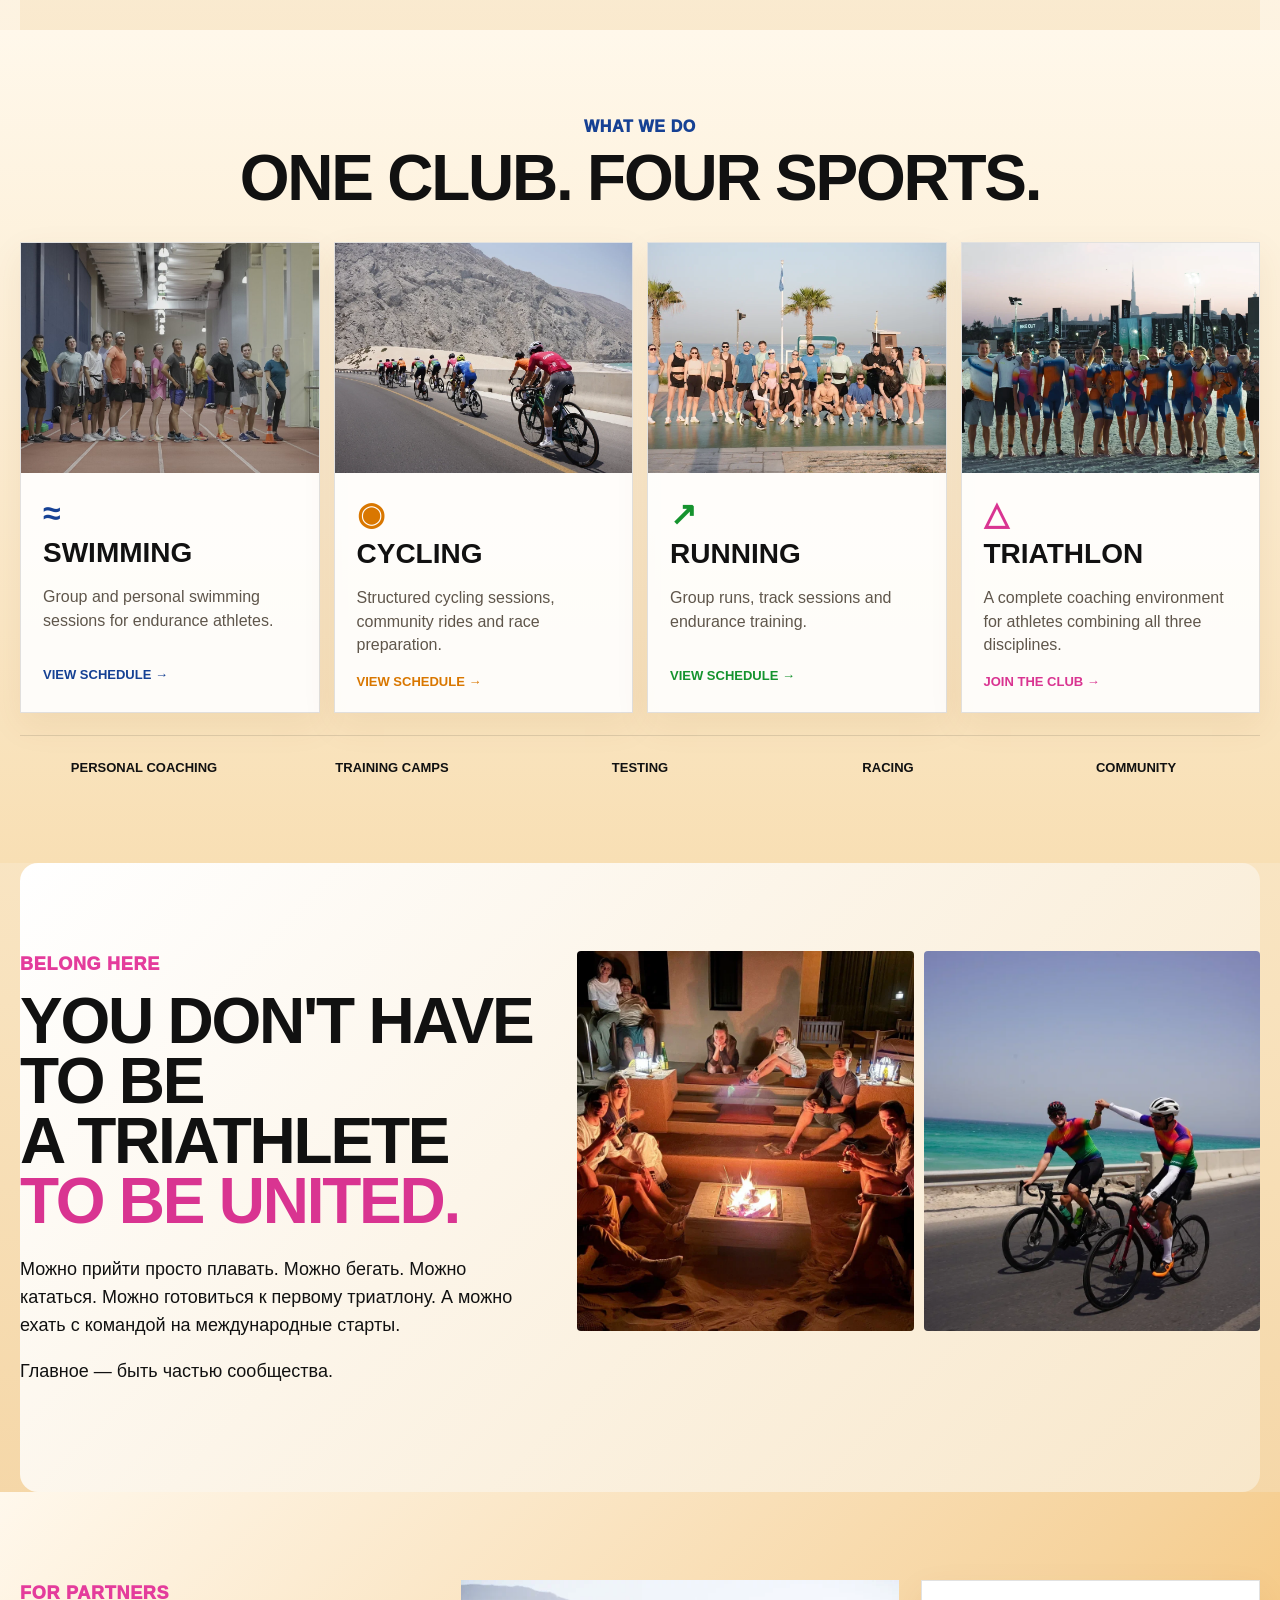
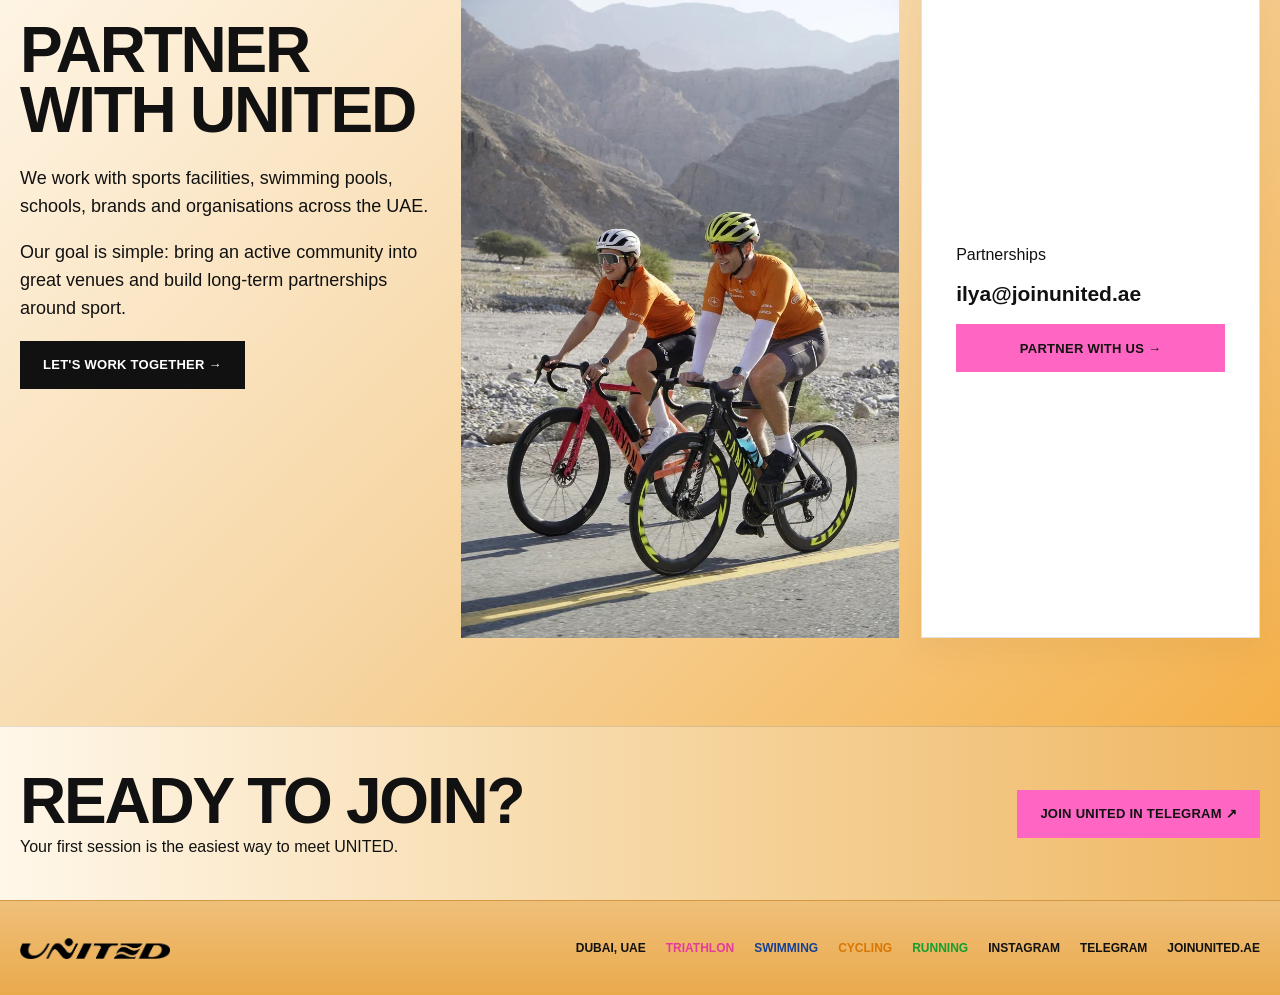
==== commit 7dc51a29: "Use new curated UNITED media across landing page" ====
--- a/index.html
+++ b/index.html
@@ -6,7 +6,7 @@
   <title>UNITED — Russian-speaking endurance community in Dubai</title>
   <meta name="description" content="UNITED is Dubai's largest Russian-speaking sports community for triathlon, swimming, cycling and running." />
   <meta name="theme-color" content="#F39200" />
-  <link rel="preload" href="assets/IMG_3854.jpg" as="image" />
+  <link rel="preload" href="assets/media/t100-team.webp" as="image" />
   <link rel="stylesheet" href="styles.css" />
 </head>
 <body>
@@ -16,12 +16,12 @@
     <a class="btn btn-dark nav-cta" href="https://t.me/unitedtriathlon" target="_blank" rel="noreferrer">Join United ↗</a>
   </header>
   <main id="top">
-    <section class="hero"><div class="hero-media" role="img" aria-label="UNITED cycling community in Dubai"></div><div class="hero-shade"></div><div class="hero-content shell"><p class="eyebrow pink">Dubai's largest</p><h1>Russian-speaking<br><span>sports community.</span></h1><p class="lead">More than a sports club.<br>We train, race and travel together.</p><div class="disciplines"><span class="pink">Triathlon</span><i>•</i><span class="blue">Swimming</span><i>•</i><span class="orange">Cycling</span><i>•</i><span class="green">Running</span></div><div class="hero-actions"><a class="btn btn-pink" href="https://t.me/unitedtriathlon" target="_blank" rel="noreferrer">Join United in Telegram ↗</a><a class="btn btn-ghost" href="#about">About United ↓</a></div></div></section>
+    <section class="hero"><div class="hero-media" role="img" aria-label="UNITED sports community in Dubai"></div><div class="hero-shade"></div><div class="hero-content shell"><p class="eyebrow pink">Dubai's largest</p><h1>Russian-speaking<br><span>sports community.</span></h1><p class="lead">More than a sports club.<br>We train, race and travel together.</p><div class="disciplines"><span class="pink">Triathlon</span><i>•</i><span class="blue">Swimming</span><i>•</i><span class="orange">Cycling</span><i>•</i><span class="green">Running</span></div><div class="hero-actions"><a class="btn btn-pink" href="https://t.me/unitedtriathlon" target="_blank" rel="noreferrer">Join United in Telegram ↗</a><a class="btn btn-ghost" href="#about">About United ↓</a></div></div></section>
     <section class="facts shell"><div><strong>1,400+</strong><span>community members</span></div><div><strong>Dubai</strong><span>UAE</span></div><div><strong>4</strong><span>core sports</span></div><div><strong>One community</strong><span>all together</span></div></section>
-    <section id="about" class="section section-sand shell about-grid"><div class="copy-block"><p class="eyebrow pink">We are United</p><h2>Our community.<br>Our people.</h2><p>UNITED is a Russian-speaking endurance sports community based in Dubai. We bring together athletes of different levels — from people taking their first steps in endurance sport to experienced age-group competitors.</p><p class="accent-copy">You don't have to be a triathlete to be UNITED.</p></div><div class="photo-grid"><img src="assets/IMG_3853.jpg" alt="UNITED cycling group" loading="lazy"><img src="assets/IMG_3858.jpg" alt="UNITED running group" loading="lazy"><img src="assets/IMG_3856.jpg" alt="UNITED athletes after training" loading="lazy"><img src="assets/IMG_3860.jpg" alt="UNITED mountain training camp" loading="lazy"></div></section>
-    <section id="sports" class="section section-black"><div class="shell"><p class="eyebrow blue center">What we do</p><h2 class="center white">One club. Four sports.</h2><div class="sport-grid"><article class="sport-card blue-card"><img src="assets/IMG_3852.jpg" alt="UNITED training" loading="lazy"><div><span class="icon">≈</span><h3>Swimming</h3><p>Group and personal swimming sessions for endurance athletes.</p><a href="https://t.me/unitedtriathlon">View schedule →</a></div></article><article class="sport-card orange-card"><img src="assets/IMG_3854.jpg" alt="UNITED cycling group" loading="lazy"><div><span class="icon">◉</span><h3>Cycling</h3><p>Structured cycling sessions, community rides and race preparation.</p><a href="https://t.me/unitedtriathlon">View schedule →</a></div></article><article class="sport-card green-card"><img src="assets/IMG_3859.jpg" alt="UNITED run group" loading="lazy"><div><span class="icon">↗</span><h3>Running</h3><p>Group runs, track sessions and endurance training.</p><a href="https://t.me/unitedtriathlon">View schedule →</a></div></article><article class="sport-card pink-card"><img src="assets/IMG_8744.jpg" alt="UNITED athlete racing" loading="lazy"><div><span class="icon">△</span><h3>Triathlon</h3><p>A complete coaching environment for athletes combining all three disciplines.</p><a href="https://t.me/unitedtriathlon">Join the club →</a></div></article></div><div class="services"><span>Personal coaching</span><span>Training camps</span><span>Testing</span><span>Racing</span><span>Community</span></div></div></section>
-    <section id="community" class="section community shell"><div class="community-copy"><p class="eyebrow pink">Belong here</p><h2>You don't have to be<br>a triathlete <span>to be United.</span></h2><p>Можно прийти просто плавать. Можно бегать. Можно кататься. Можно готовиться к первому триатлону. А можно ехать с командой на международные старты.</p><p>Главное — быть частью сообщества.</p></div><div class="community-photos"><img src="assets/IMG_3855.jpg" alt="UNITED athletes" loading="lazy"><img src="assets/IMG_3875.jpg" alt="UNITED community" loading="lazy"></div></section>
-    <section id="partners" class="section partner-section"><div class="shell partner-grid"><div><p class="eyebrow pink">For partners</p><h2>Partner with United</h2><p>We work with sports facilities, swimming pools, schools, brands and organisations across the UAE.</p><p>Our goal is simple: bring an active community into great venues and build long-term partnerships around sport.</p><a class="btn btn-dark" href="mailto:ilya@joinunited.ae?subject=Partnership%20with%20UNITED">Let's work together →</a></div><img class="partner-photo" src="assets/IMG_3853.jpg" alt="UNITED community ride" loading="lazy"><div class="partner-contact"><span>Partnerships</span><a href="mailto:ilya@joinunited.ae">ilya@joinunited.ae</a><a class="btn btn-pink" href="mailto:ilya@joinunited.ae?subject=Partnership%20with%20UNITED">Partner with us →</a></div></div></section>
+    <section id="about" class="section section-sand shell about-grid"><div class="copy-block"><p class="eyebrow pink">We are United</p><h2>Our community.<br>Our people.</h2><p>UNITED is a Russian-speaking endurance sports community based in Dubai. We bring together athletes of different levels — from people taking their first steps in endurance sport to experienced age-group competitors.</p><p class="accent-copy">You don't have to be a triathlete to be UNITED.</p></div><div class="photo-grid"><img src="assets/media/cycling-new-year-group.webp" alt="UNITED cycling group" loading="lazy"><img src="assets/media/running-kite-beach-group.webp" alt="UNITED running group at Kite Beach" loading="lazy"><img src="assets/media/community-dinner.webp" alt="UNITED community dinner" loading="lazy"><img src="assets/media/cycling-mountains-group.webp" alt="UNITED cycling group in the mountains" loading="lazy"></div></section>
+    <section id="sports" class="section section-black"><div class="shell"><p class="eyebrow blue center">What we do</p><h2 class="center white">One club. Four sports.</h2><div class="sport-grid"><article class="sport-card blue-card"><img src="assets/IMG_3852.jpg" alt="UNITED swimming training" loading="lazy"><div><span class="icon">≈</span><h3>Swimming</h3><p>Group and personal swimming sessions for endurance athletes.</p><a href="https://t.me/unitedtriathlon">View schedule →</a></div></article><article class="sport-card orange-card"><img src="assets/media/cycling-mountains-rear.webp" alt="UNITED cycling session" loading="lazy"><div><span class="icon">◉</span><h3>Cycling</h3><p>Structured cycling sessions, community rides and race preparation.</p><a href="https://t.me/unitedtriathlon">View schedule →</a></div></article><article class="sport-card green-card"><img src="assets/media/running-kite-beach-group.webp" alt="UNITED run group" loading="lazy"><div><span class="icon">↗</span><h3>Running</h3><p>Group runs, track sessions and endurance training.</p><a href="https://t.me/unitedtriathlon">View schedule →</a></div></article><article class="sport-card pink-card"><img src="assets/media/t100-team.webp" alt="UNITED triathlon team" loading="lazy"><div><span class="icon">△</span><h3>Triathlon</h3><p>A complete coaching environment for athletes combining all three disciplines.</p><a href="https://t.me/unitedtriathlon">Join the club →</a></div></article></div><div class="services"><span>Personal coaching</span><span>Training camps</span><span>Testing</span><span>Racing</span><span>Community</span></div></div></section>
+    <section id="community" class="section community shell"><div class="community-copy"><p class="eyebrow pink">Belong here</p><h2>You don't have to be<br>a triathlete <span>to be United.</span></h2><p>Можно прийти просто плавать. Можно бегать. Можно кататься. Можно готовиться к первому триатлону. А можно ехать с командой на международные старты.</p><p>Главное — быть частью сообщества.</p></div><div class="community-photos"><img src="assets/media/community-dinner.webp" alt="UNITED community dinner" loading="lazy"><img src="assets/media/cycling-friends.webp" alt="UNITED friends on bikes" loading="lazy"></div></section>
+    <section id="partners" class="section partner-section"><div class="shell partner-grid"><div><p class="eyebrow pink">For partners</p><h2>Partner with United</h2><p>We work with sports facilities, swimming pools, schools, brands and organisations across the UAE.</p><p>Our goal is simple: bring an active community into great venues and build long-term partnerships around sport.</p><a class="btn btn-dark" href="mailto:ilya@joinunited.ae?subject=Partnership%20with%20UNITED">Let's work together →</a></div><img class="partner-photo" src="assets/media/cycling-mountains-two-riders.webp" alt="UNITED athletes in the mountains" loading="lazy"><div class="partner-contact"><span>Partnerships</span><a href="mailto:ilya@joinunited.ae">ilya@joinunited.ae</a><a class="btn btn-pink" href="mailto:ilya@joinunited.ae?subject=Partnership%20with%20UNITED">Partner with us →</a></div></div></section>
     <section class="ready"><div class="shell ready-inner"><div><h2>Ready to join?</h2><p>Your first session is the easiest way to meet UNITED.</p></div><a class="btn btn-pink" href="https://t.me/unitedtriathlon">Join United in Telegram ↗</a></div></section>
   </main>
   <footer class="footer"><div class="shell footer-inner"><img src="assets/united-logo.png" alt="UNITED"><span>Dubai, UAE</span><span class="pink">Triathlon</span><span class="blue">Swimming</span><span class="orange">Cycling</span><span class="green">Running</span><a href="https://www.instagram.com/unitedtriathlon/">Instagram</a><a href="https://t.me/unitedtriathlon">Telegram</a><span>joinunited.ae</span></div></footer>
--- a/styles.css
+++ b/styles.css
@@ -1 +1 @@
-:root{--sand:#e9bc78;--orange:#F39200;--blue:#164194;--green:#3ED84A;--pink:#FF66C4;--black:#000;--white:#fff;--ink:#111;--max:1240px}*{box-sizing:border-box}html{scroll-behavior:smooth}body{margin:0;font-family:Inter,Arial,Helvetica,sans-serif;background:linear-gradient(#f2c98d 0%,#e4a958 45%,#111 100%);color:var(--ink)}a{color:inherit;text-decoration:none}img{max-width:100%;display:block}.shell{width:min(var(--max),calc(100% - 40px));margin:auto}.nav{height:86px;display:flex;align-items:center;gap:34px;position:absolute;z-index:20;left:50%;transform:translateX(-50%);top:0}.brand img{width:210px;height:auto}.navlinks{display:flex;gap:28px;margin-left:auto;font-weight:800;text-transform:uppercase;font-size:13px}.btn{display:inline-flex;align-items:center;justify-content:center;min-height:48px;padding:0 22px;border:1px solid transparent;font-weight:900;text-transform:uppercase;font-size:13px;letter-spacing:.02em}.btn-dark{background:#080808;color:#fff}.btn-pink{background:var(--pink);color:#111}.btn-ghost{border-color:rgba(255,255,255,.45);color:#fff;background:rgba(0,0,0,.15)}.hero{min-height:760px;position:relative;display:flex;align-items:flex-end;color:#fff;background:#111;overflow:hidden}.hero-media{position:absolute;inset:0;background-image:url('joinunited_site/assets/IMG_3854.jpg');background-size:cover;background-position:center 42%}.hero-shade{position:absolute;inset:0;background:linear-gradient(90deg,rgba(0,0,0,.82) 0%,rgba(0,0,0,.54) 43%,rgba(0,0,0,.08) 77%),linear-gradient(0deg,rgba(0,0,0,.55),transparent 55%)}.hero-content{position:relative;padding:150px 0 74px}.eyebrow{text-transform:uppercase;font-weight:950;letter-spacing:.04em;margin:0 0 12px}.pink{color:var(--pink)}.blue{color:#38a7ff}.orange{color:var(--orange)}.green{color:var(--green)}.hero h1{font-size:clamp(54px,8vw,112px);line-height:.86;text-transform:uppercase;margin:0 0 26px;max-width:900px;letter-spacing:-.045em}.hero h1 span{color:#fff}.lead{font-size:24px;line-height:1.25;font-weight:700}.disciplines{display:flex;gap:13px;align-items:center;flex-wrap:wrap;text-transform:uppercase;font-weight:900;margin:28px 0}.disciplines i{font-style:normal;color:#fff}.hero-actions{display:flex;gap:14px;flex-wrap:wrap}.facts{margin-top:-26px;position:relative;z-index:5;background:#050505;color:#fff;display:grid;grid-template-columns:repeat(4,1fr);border-radius:12px;overflow:hidden}.facts div{padding:24px 28px;border-right:1px solid #292929}.facts div:last-child{border-right:0}.facts strong,.facts span{display:block}.facts strong{font-size:24px;text-transform:uppercase}.facts span{font-size:12px;text-transform:uppercase;color:#bdbdbd;margin-top:4px}.section{padding:88px 0}.section-sand{background:rgba(242,201,141,.6)}.about-grid{display:grid;grid-template-columns:.9fr 1.7fr;gap:42px}.copy-block h2,.community h2,.partner-section h2,.ready h2,.section h2{font-size:clamp(38px,5vw,70px);line-height:.94;margin:0 0 25px;text-transform:uppercase;letter-spacing:-.035em}.copy-block p,.community p,.partner-section p{font-size:18px;line-height:1.55}.accent-copy{font-weight:900;color:#a41464}.photo-grid{display:grid;grid-template-columns:repeat(2,1fr);gap:10px}.photo-grid img{height:280px;width:100%;object-fit:cover}.section-black{background:#050505;color:#fff}.center{text-align:center}.white{color:#fff}.sport-grid{display:grid;grid-template-columns:repeat(4,1fr);gap:14px;margin-top:34px}.sport-card{background:#111;border:1px solid #303030;overflow:hidden}.sport-card img{width:100%;height:230px;object-fit:cover}.sport-card>div{padding:22px}.sport-card h3{font-size:28px;text-transform:uppercase;margin:5px 0 10px}.sport-card p{color:#c7c7c7;line-height:1.45;min-height:64px}.sport-card a{font-weight:900;text-transform:uppercase;font-size:13px}.blue-card a,.blue-card .icon{color:#38a7ff}.orange-card a,.orange-card .icon{color:var(--orange)}.green-card a,.green-card .icon{color:var(--green)}.pink-card a,.pink-card .icon{color:var(--pink)}.icon{font-size:32px;font-weight:900}.services{display:grid;grid-template-columns:repeat(5,1fr);border-top:1px solid #2d2d2d;margin-top:22px;padding-top:24px;text-transform:uppercase;font-weight:800;font-size:13px}.services span{text-align:center}.community{display:grid;grid-template-columns:1fr 1.3fr;gap:32px;background:#0a0a0a;color:#fff}.community h2 span{color:var(--pink)}.community-photos{display:grid;grid-template-columns:1fr 1fr;gap:10px}.community-photos img{height:380px;width:100%;object-fit:cover}.partner-section{background:linear-gradient(135deg,#efc78e,#df9e47)}.partner-grid{display:grid;grid-template-columns:1.05fr 1.1fr .85fr;gap:22px;align-items:stretch}.partner-photo{height:100%;min-height:330px;object-fit:cover}.partner-contact{background:#070707;color:#fff;padding:34px;display:flex;flex-direction:column;justify-content:center;gap:18px}.partner-contact>a:not(.btn){font-size:21px;font-weight:800}.ready{background:linear-gradient(90deg,#d1903f,#f2bf77);border-top:1px solid rgba(0,0,0,.15)}.ready-inner{display:flex;align-items:center;justify-content:space-between;padding-top:44px;padding-bottom:44px;gap:20px}.ready h2{margin:0}.ready p{margin:7px 0 0}.footer{background:#050505;color:#fff}.footer-inner{min-height:94px;display:flex;gap:20px;align-items:center;flex-wrap:wrap;font-size:12px;text-transform:uppercase;font-weight:800}.footer img{width:150px;filter:invert(1);margin-right:auto}.footer a{color:#fff}@media(max-width:900px){.navlinks{display:none}.nav-cta{margin-left:auto}.brand img{width:170px}.hero{min-height:720px}.hero-content{padding-top:180px}.facts{grid-template-columns:1fr 1fr}.about-grid,.community,.partner-grid{grid-template-columns:1fr}.sport-grid{grid-template-columns:1fr 1fr}.services{grid-template-columns:1fr 1fr;gap:16px}.photo-grid img{height:220px}.community-photos img{height:300px}.partner-photo{min-height:260px}.ready-inner{align-items:flex-start;flex-direction:column}}@media(max-width:560px){.shell{width:min(100% - 24px,var(--max))}.nav{height:72px}.brand img{width:142px}.nav-cta{min-height:42px;padding:0 14px;font-size:11px}.hero{min-height:680px}.hero-media{background-position:64% center}.hero-shade{background:linear-gradient(90deg,rgba(0,0,0,.9),rgba(0,0,0,.43)),linear-gradient(0deg,rgba(0,0,0,.58),transparent)}.hero-content{padding:150px 0 50px}.hero h1{font-size:50px}.lead{font-size:19px}.facts{grid-template-columns:1fr 1fr}.facts div{padding:18px}.facts strong{font-size:18px}.section{padding:58px 0}.about-grid{padding-left:0;padding-right:0}.sport-grid{grid-template-columns:1fr}.services{grid-template-columns:1fr 1fr}.community{padding-left:12px;padding-right:12px}.community-photos{grid-template-columns:1fr}.community-photos img{height:240px}.photo-grid{grid-template-columns:1fr}.photo-grid img{height:230px}.partner-grid{padding-left:0;padding-right:0}.partner-grid>div{padding-left:20px;padding-right:20px}.footer-inner{padding:24px 0}.footer img{width:130px;margin-right:0;width:100%;max-width:150px}}+:root{--sand:#F7E3C2;--sand2:#F1C27D;--orange:#F39200;--blue:#164194;--green:#3ED84A;--pink:#FF66C4;--white:#fff;--ink:#111;--muted:#5e574d;--line:rgba(17,17,17,.12);--max:1240px}*{box-sizing:border-box}html{scroll-behavior:smooth}body{margin:0;font-family:Inter,Arial,Helvetica,sans-serif;background:linear-gradient(180deg,#fff 0%,#fffaf1 28%,#f8e2bd 62%,#efbf79 100%);color:var(--ink)}a{color:inherit;text-decoration:none}img{max-width:100%;display:block}.shell{width:min(var(--max),calc(100% - 40px));margin:auto}.nav{height:86px;display:flex;align-items:center;gap:34px;position:absolute;z-index:20;left:50%;transform:translateX(-50%);top:0}.brand img{width:210px;height:auto}.navlinks{display:flex;gap:28px;margin-left:auto;font-weight:800;text-transform:uppercase;font-size:13px;color:#111}.btn{display:inline-flex;align-items:center;justify-content:center;min-height:48px;padding:0 22px;border:1px solid transparent;font-weight:900;text-transform:uppercase;font-size:13px;letter-spacing:.02em}.btn-dark{background:#111;color:#fff}.btn-pink{background:var(--pink);color:#111}.btn-ghost{border-color:rgba(17,17,17,.3);color:#111;background:rgba(255,255,255,.72)}.hero{min-height:760px;position:relative;display:flex;align-items:flex-end;color:#111;background:#fffaf2;overflow:hidden}.hero-media{position:absolute;inset:0;background-image:url('assets/IMG_3854.jpg');background-size:cover;background-position:center 42%;filter:saturate(.95) contrast(.98)}.hero-shade{position:absolute;inset:0;background:linear-gradient(90deg,rgba(255,255,255,.98) 0%,rgba(255,250,240,.94) 35%,rgba(247,227,194,.67) 61%,rgba(243,146,0,.18) 100%),linear-gradient(0deg,rgba(247,227,194,.72),rgba(255,255,255,0) 58%)}.hero-content{position:relative;padding:150px 0 74px}.eyebrow{text-transform:uppercase;font-weight:950;letter-spacing:.04em;margin:0 0 12px}.pink{color:#e43c9c}.blue{color:var(--blue)}.orange{color:#d97700}.green{color:#139f31}.hero h1{font-size:clamp(54px,8vw,112px);line-height:.86;text-transform:uppercase;margin:0 0 26px;max-width:900px;letter-spacing:-.045em;color:#111}.hero h1 span{color:#111}.lead{font-size:24px;line-height:1.25;font-weight:700;color:#222}.disciplines{display:flex;gap:13px;align-items:center;flex-wrap:wrap;text-transform:uppercase;font-weight:900;margin:28px 0}.disciplines i{font-style:normal;color:#222}.hero-actions{display:flex;gap:14px;flex-wrap:wrap}.facts{margin-top:-26px;position:relative;z-index:5;background:rgba(255,255,255,.94);color:#111;display:grid;grid-template-columns:repeat(4,1fr);border:1px solid var(--line);border-radius:14px;overflow:hidden;box-shadow:0 18px 50px rgba(111,72,19,.12);backdrop-filter:blur(8px)}.facts div{padding:24px 28px;border-right:1px solid var(--line)}.facts div:last-child{border-right:0}.facts strong,.facts span{display:block}.facts strong{font-size:24px;text-transform:uppercase}.facts span{font-size:12px;text-transform:uppercase;color:#71675a;margin-top:4px}.section{padding:88px 0}.section-sand{background:linear-gradient(180deg,rgba(255,255,255,.84),rgba(249,232,203,.88))}.about-grid{display:grid;grid-template-columns:.9fr 1.7fr;gap:42px}.copy-block h2,.community h2,.partner-section h2,.ready h2,.section h2{font-size:clamp(38px,5vw,70px);line-height:.94;margin:0 0 25px;text-transform:uppercase;letter-spacing:-.035em}.copy-block p,.community p,.partner-section p{font-size:18px;line-height:1.55}.accent-copy{font-weight:900;color:#b52b79}.photo-grid{display:grid;grid-template-columns:repeat(2,1fr);gap:10px}.photo-grid img{height:280px;width:100%;object-fit:cover;border-radius:4px}.section-black{background:linear-gradient(180deg,#fff8eb 0%,#f8dfb4 100%);color:#111}.center{text-align:center}.white{color:#111}.sport-grid{display:grid;grid-template-columns:repeat(4,1fr);gap:14px;margin-top:34px}.sport-card{background:rgba(255,255,255,.9);border:1px solid var(--line);overflow:hidden;box-shadow:0 12px 32px rgba(125,80,20,.08)}.sport-card img{width:100%;height:230px;object-fit:cover}.sport-card>div{padding:22px}.sport-card h3{font-size:28px;text-transform:uppercase;margin:5px 0 10px}.sport-card p{color:#5f564b;line-height:1.45;min-height:64px}.sport-card a{font-weight:900;text-transform:uppercase;font-size:13px}.blue-card a,.blue-card .icon{color:var(--blue)}.orange-card a,.orange-card .icon{color:#d97700}.green-card a,.green-card .icon{color:#15932e}.pink-card a,.pink-card .icon{color:#d93491}.icon{font-size:32px;font-weight:900}.services{display:grid;grid-template-columns:repeat(5,1fr);border-top:1px solid var(--line);margin-top:22px;padding-top:24px;text-transform:uppercase;font-weight:800;font-size:13px}.services span{text-align:center}.community{display:grid;grid-template-columns:1fr 1.3fr;gap:32px;background:linear-gradient(135deg,#fff,#f8e7ca);color:#111;border-radius:18px}.community h2 span{color:#d93491}.community-photos{display:grid;grid-template-columns:1fr 1fr;gap:10px}.community-photos img{height:380px;width:100%;object-fit:cover;border-radius:4px}.partner-section{background:linear-gradient(135deg,#fff8ec 0%,#f6d39d 55%,#F39200 140%)}.partner-grid{display:grid;grid-template-columns:1.05fr 1.1fr .85fr;gap:22px;align-items:stretch}.partner-photo{height:100%;min-height:330px;object-fit:cover}.partner-contact{background:#fff;color:#111;padding:34px;display:flex;flex-direction:column;justify-content:center;gap:18px;border:1px solid var(--line);box-shadow:0 12px 32px rgba(125,80,20,.08)}.partner-contact>a:not(.btn){font-size:21px;font-weight:800}.ready{background:linear-gradient(90deg,#fff7e9 0%,#f5d299 58%,#efb762 100%);border-top:1px solid var(--line)}.ready-inner{display:flex;align-items:center;justify-content:space-between;padding-top:44px;padding-bottom:44px;gap:20px}.ready h2{margin:0}.ready p{margin:7px 0 0}.footer{background:linear-gradient(180deg,#efbf79,#eaaa4c);color:#111;border-top:1px solid rgba(17,17,17,.1)}.footer-inner{min-height:94px;display:flex;gap:20px;align-items:center;flex-wrap:wrap;font-size:12px;text-transform:uppercase;font-weight:800}.footer img{width:150px;margin-right:auto}.footer a{color:#111}@media(max-width:900px){.navlinks{display:none}.nav-cta{margin-left:auto}.brand img{width:170px}.hero{min-height:720px}.hero-content{padding-top:180px}.facts{grid-template-columns:1fr 1fr}.about-grid,.community,.partner-grid{grid-template-columns:1fr}.sport-grid{grid-template-columns:1fr 1fr}.services{grid-template-columns:1fr 1fr;gap:16px}.photo-grid img{height:220px}.community-photos img{height:300px}.partner-photo{min-height:260px}.ready-inner{align-items:flex-start;flex-direction:column}}@media(max-width:560px){.shell{width:min(100% - 24px,var(--max))}.nav{height:72px}.brand img{width:142px}.nav-cta{min-height:42px;padding:0 14px;font-size:11px}.hero{min-height:680px}.hero-media{background-position:64% center}.hero-shade{background:linear-gradient(90deg,rgba(255,255,255,.98),rgba(255,247,234,.82)),linear-gradient(0deg,rgba(247,227,194,.76),transparent)}.hero-content{padding:150px 0 50px}.hero h1{font-size:50px}.lead{font-size:19px}.facts{grid-template-columns:1fr 1fr}.facts div{padding:18px}.facts strong{font-size:18px}.section{padding:58px 0}.about-grid{padding-left:0;padding-right:0}.sport-grid{grid-template-columns:1fr}.services{grid-template-columns:1fr 1fr}.community{padding-left:12px;padding-right:12px}.community-photos{grid-template-columns:1fr}.community-photos img{height:240px}.photo-grid{grid-template-columns:1fr}.photo-grid img{height:230px}.partner-grid{padding-left:0;padding-right:0}.partner-grid>div{padding-left:20px;padding-right:20px}.footer-inner{padding:24px 0}.footer img{width:100%;max-width:150px;margin-right:0}}
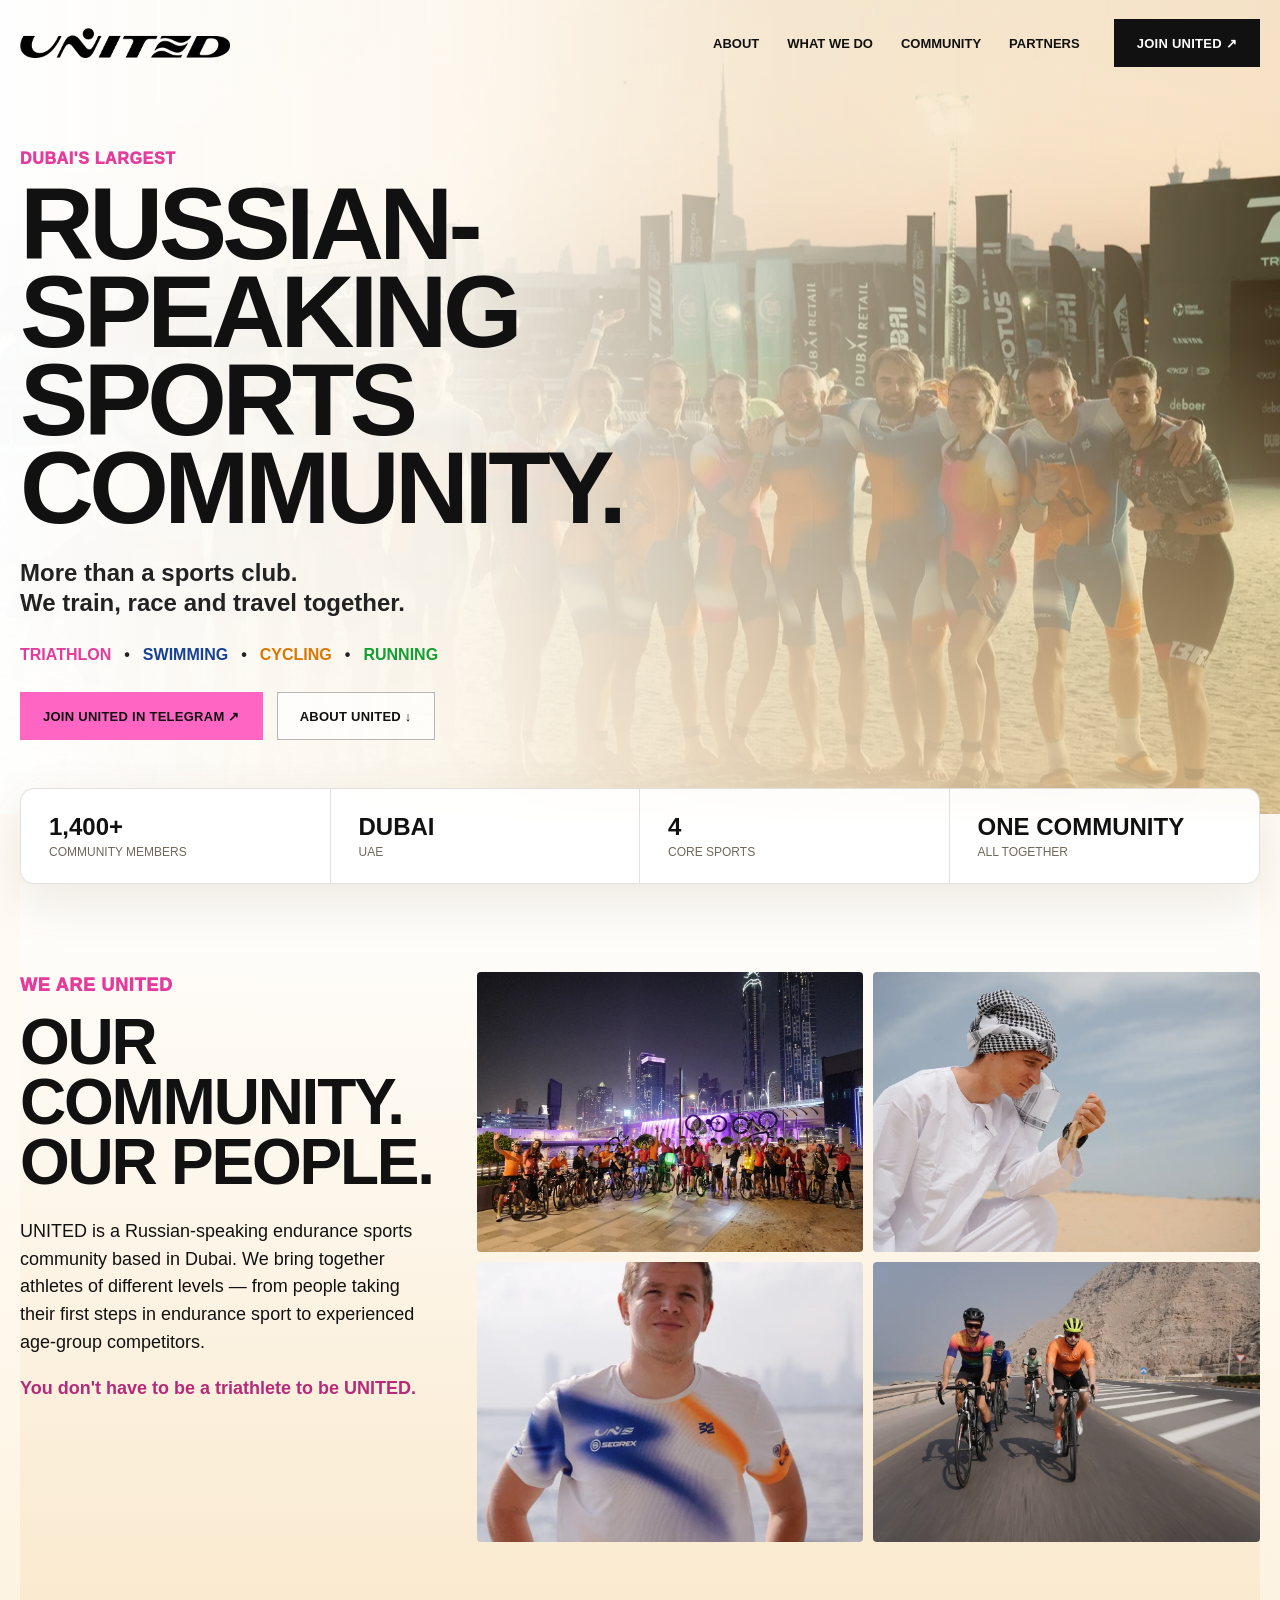
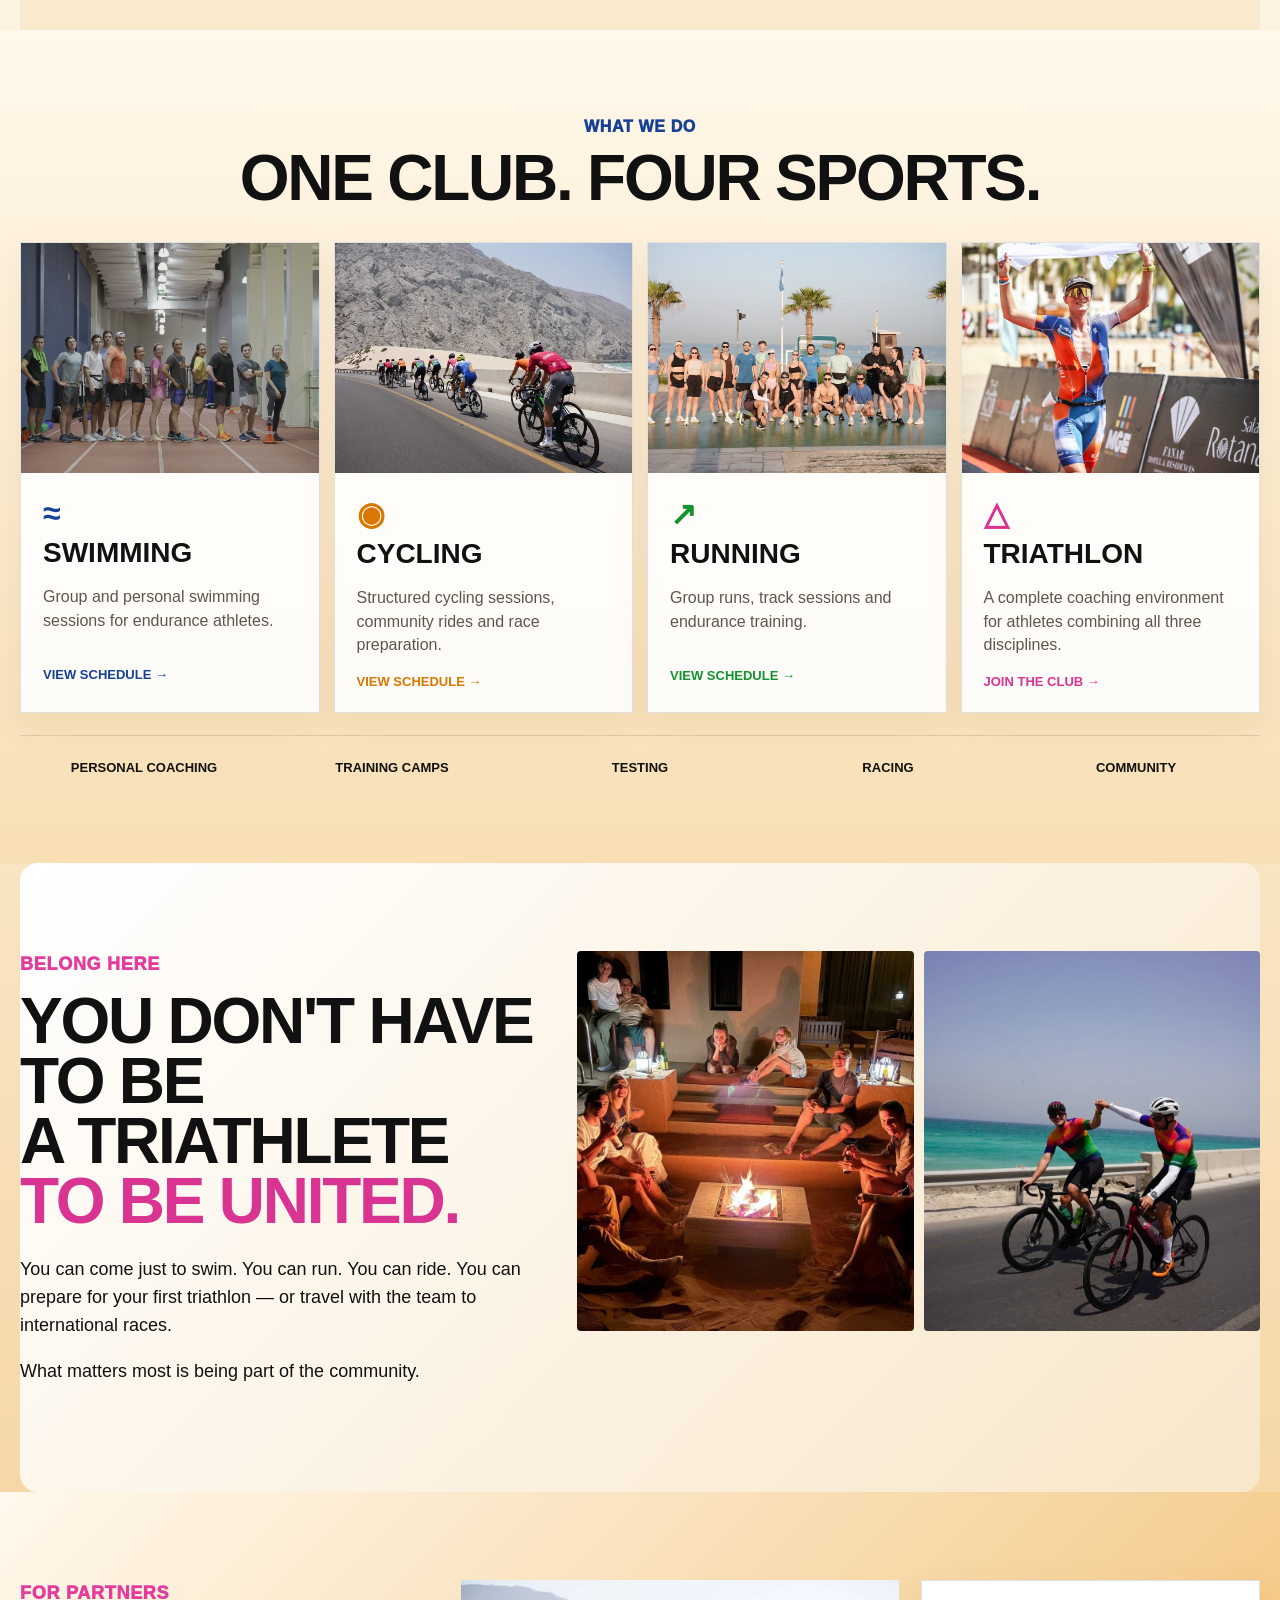
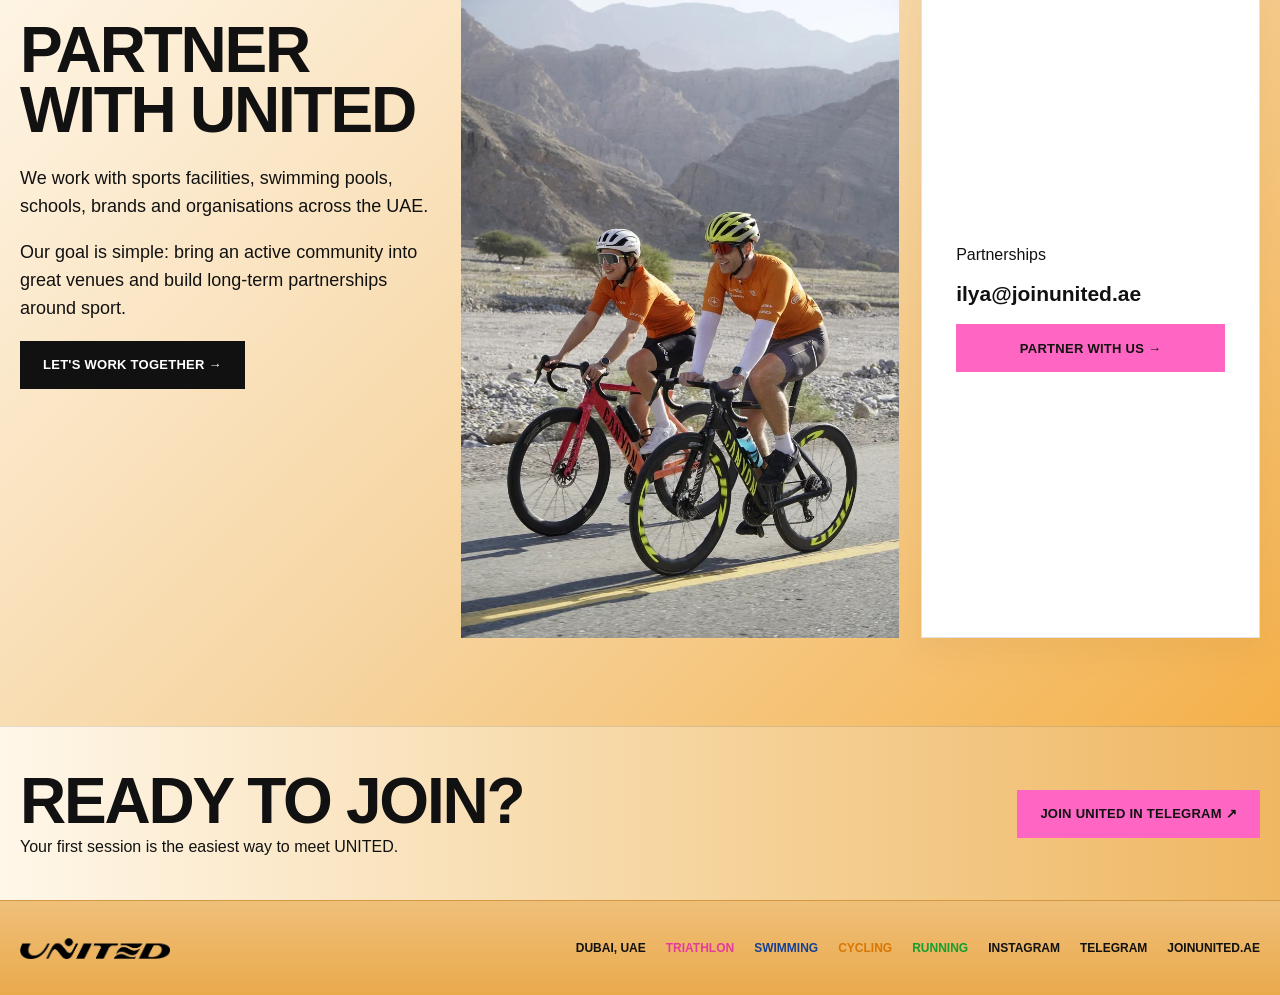
==== commit f8dcd261: "Make site English and remove repeated photography" ====
--- a/index.html
+++ b/index.html
@@ -18,9 +18,9 @@
   <main id="top">
     <section class="hero"><div class="hero-media" role="img" aria-label="UNITED sports community in Dubai"></div><div class="hero-shade"></div><div class="hero-content shell"><p class="eyebrow pink">Dubai's largest</p><h1>Russian-speaking<br><span>sports community.</span></h1><p class="lead">More than a sports club.<br>We train, race and travel together.</p><div class="disciplines"><span class="pink">Triathlon</span><i>•</i><span class="blue">Swimming</span><i>•</i><span class="orange">Cycling</span><i>•</i><span class="green">Running</span></div><div class="hero-actions"><a class="btn btn-pink" href="https://t.me/unitedtriathlon" target="_blank" rel="noreferrer">Join United in Telegram ↗</a><a class="btn btn-ghost" href="#about">About United ↓</a></div></div></section>
     <section class="facts shell"><div><strong>1,400+</strong><span>community members</span></div><div><strong>Dubai</strong><span>UAE</span></div><div><strong>4</strong><span>core sports</span></div><div><strong>One community</strong><span>all together</span></div></section>
-    <section id="about" class="section section-sand shell about-grid"><div class="copy-block"><p class="eyebrow pink">We are United</p><h2>Our community.<br>Our people.</h2><p>UNITED is a Russian-speaking endurance sports community based in Dubai. We bring together athletes of different levels — from people taking their first steps in endurance sport to experienced age-group competitors.</p><p class="accent-copy">You don't have to be a triathlete to be UNITED.</p></div><div class="photo-grid"><img src="assets/media/cycling-new-year-group.webp" alt="UNITED cycling group" loading="lazy"><img src="assets/media/running-kite-beach-group.webp" alt="UNITED running group at Kite Beach" loading="lazy"><img src="assets/media/community-dinner.webp" alt="UNITED community dinner" loading="lazy"><img src="assets/media/cycling-mountains-group.webp" alt="UNITED cycling group in the mountains" loading="lazy"></div></section>
-    <section id="sports" class="section section-black"><div class="shell"><p class="eyebrow blue center">What we do</p><h2 class="center white">One club. Four sports.</h2><div class="sport-grid"><article class="sport-card blue-card"><img src="assets/IMG_3852.jpg" alt="UNITED swimming training" loading="lazy"><div><span class="icon">≈</span><h3>Swimming</h3><p>Group and personal swimming sessions for endurance athletes.</p><a href="https://t.me/unitedtriathlon">View schedule →</a></div></article><article class="sport-card orange-card"><img src="assets/media/cycling-mountains-rear.webp" alt="UNITED cycling session" loading="lazy"><div><span class="icon">◉</span><h3>Cycling</h3><p>Structured cycling sessions, community rides and race preparation.</p><a href="https://t.me/unitedtriathlon">View schedule →</a></div></article><article class="sport-card green-card"><img src="assets/media/running-kite-beach-group.webp" alt="UNITED run group" loading="lazy"><div><span class="icon">↗</span><h3>Running</h3><p>Group runs, track sessions and endurance training.</p><a href="https://t.me/unitedtriathlon">View schedule →</a></div></article><article class="sport-card pink-card"><img src="assets/media/t100-team.webp" alt="UNITED triathlon team" loading="lazy"><div><span class="icon">△</span><h3>Triathlon</h3><p>A complete coaching environment for athletes combining all three disciplines.</p><a href="https://t.me/unitedtriathlon">Join the club →</a></div></article></div><div class="services"><span>Personal coaching</span><span>Training camps</span><span>Testing</span><span>Racing</span><span>Community</span></div></div></section>
-    <section id="community" class="section community shell"><div class="community-copy"><p class="eyebrow pink">Belong here</p><h2>You don't have to be<br>a triathlete <span>to be United.</span></h2><p>Можно прийти просто плавать. Можно бегать. Можно кататься. Можно готовиться к первому триатлону. А можно ехать с командой на международные старты.</p><p>Главное — быть частью сообщества.</p></div><div class="community-photos"><img src="assets/media/community-dinner.webp" alt="UNITED community dinner" loading="lazy"><img src="assets/media/cycling-friends.webp" alt="UNITED friends on bikes" loading="lazy"></div></section>
+    <section id="about" class="section section-sand shell about-grid"><div class="copy-block"><p class="eyebrow pink">We are United</p><h2>Our community.<br>Our people.</h2><p>UNITED is a Russian-speaking endurance sports community based in Dubai. We bring together athletes of different levels — from people taking their first steps in endurance sport to experienced age-group competitors.</p><p class="accent-copy">You don't have to be a triathlete to be UNITED.</p></div><div class="photo-grid"><img src="assets/media/cycling-new-year-group.webp" alt="UNITED cycling group" loading="lazy"><img src="assets/media/coach-ilya.webp" alt="UNITED coach" loading="lazy"><img src="assets/media/coach-dima.webp" alt="UNITED coach" loading="lazy"><img src="assets/media/cycling-mountains-group.webp" alt="UNITED cycling group in the mountains" loading="lazy"></div></section>
+    <section id="sports" class="section section-black"><div class="shell"><p class="eyebrow blue center">What we do</p><h2 class="center white">One club. Four sports.</h2><div class="sport-grid"><article class="sport-card blue-card"><img src="assets/IMG_3852.jpg" alt="UNITED swimming training" loading="lazy"><div><span class="icon">≈</span><h3>Swimming</h3><p>Group and personal swimming sessions for endurance athletes.</p><a href="https://t.me/unitedtriathlon">View schedule →</a></div></article><article class="sport-card orange-card"><img src="assets/media/cycling-mountains-rear.webp" alt="UNITED cycling session" loading="lazy"><div><span class="icon">◉</span><h3>Cycling</h3><p>Structured cycling sessions, community rides and race preparation.</p><a href="https://t.me/unitedtriathlon">View schedule →</a></div></article><article class="sport-card green-card"><img src="assets/media/running-kite-beach-group.webp" alt="UNITED run group" loading="lazy"><div><span class="icon">↗</span><h3>Running</h3><p>Group runs, track sessions and endurance training.</p><a href="https://t.me/unitedtriathlon">View schedule →</a></div></article><article class="sport-card pink-card"><img src="assets/IMG_8744.jpg" alt="UNITED athlete racing" loading="lazy"><div><span class="icon">△</span><h3>Triathlon</h3><p>A complete coaching environment for athletes combining all three disciplines.</p><a href="https://t.me/unitedtriathlon">Join the club →</a></div></article></div><div class="services"><span>Personal coaching</span><span>Training camps</span><span>Testing</span><span>Racing</span><span>Community</span></div></div></section>
+    <section id="community" class="section community shell"><div class="community-copy"><p class="eyebrow pink">Belong here</p><h2>You don't have to be<br>a triathlete <span>to be United.</span></h2><p>You can come just to swim. You can run. You can ride. You can prepare for your first triathlon — or travel with the team to international races.</p><p>What matters most is being part of the community.</p></div><div class="community-photos"><img src="assets/media/community-dinner.webp" alt="UNITED community dinner" loading="lazy"><img src="assets/media/cycling-friends.webp" alt="UNITED friends on bikes" loading="lazy"></div></section>
     <section id="partners" class="section partner-section"><div class="shell partner-grid"><div><p class="eyebrow pink">For partners</p><h2>Partner with United</h2><p>We work with sports facilities, swimming pools, schools, brands and organisations across the UAE.</p><p>Our goal is simple: bring an active community into great venues and build long-term partnerships around sport.</p><a class="btn btn-dark" href="mailto:ilya@joinunited.ae?subject=Partnership%20with%20UNITED">Let's work together →</a></div><img class="partner-photo" src="assets/media/cycling-mountains-two-riders.webp" alt="UNITED athletes in the mountains" loading="lazy"><div class="partner-contact"><span>Partnerships</span><a href="mailto:ilya@joinunited.ae">ilya@joinunited.ae</a><a class="btn btn-pink" href="mailto:ilya@joinunited.ae?subject=Partnership%20with%20UNITED">Partner with us →</a></div></div></section>
     <section class="ready"><div class="shell ready-inner"><div><h2>Ready to join?</h2><p>Your first session is the easiest way to meet UNITED.</p></div><a class="btn btn-pink" href="https://t.me/unitedtriathlon">Join United in Telegram ↗</a></div></section>
   </main>
--- a/styles.css
+++ b/styles.css
@@ -1 +1 @@
-:root{--sand:#F7E3C2;--sand2:#F1C27D;--orange:#F39200;--blue:#164194;--green:#3ED84A;--pink:#FF66C4;--white:#fff;--ink:#111;--muted:#5e574d;--line:rgba(17,17,17,.12);--max:1240px}*{box-sizing:border-box}html{scroll-behavior:smooth}body{margin:0;font-family:Inter,Arial,Helvetica,sans-serif;background:linear-gradient(180deg,#fff 0%,#fffaf1 28%,#f8e2bd 62%,#efbf79 100%);color:var(--ink)}a{color:inherit;text-decoration:none}img{max-width:100%;display:block}.shell{width:min(var(--max),calc(100% - 40px));margin:auto}.nav{height:86px;display:flex;align-items:center;gap:34px;position:absolute;z-index:20;left:50%;transform:translateX(-50%);top:0}.brand img{width:210px;height:auto}.navlinks{display:flex;gap:28px;margin-left:auto;font-weight:800;text-transform:uppercase;font-size:13px;color:#111}.btn{display:inline-flex;align-items:center;justify-content:center;min-height:48px;padding:0 22px;border:1px solid transparent;font-weight:900;text-transform:uppercase;font-size:13px;letter-spacing:.02em}.btn-dark{background:#111;color:#fff}.btn-pink{background:var(--pink);color:#111}.btn-ghost{border-color:rgba(17,17,17,.3);color:#111;background:rgba(255,255,255,.72)}.hero{min-height:760px;position:relative;display:flex;align-items:flex-end;color:#111;background:#fffaf2;overflow:hidden}.hero-media{position:absolute;inset:0;background-image:url('assets/IMG_3854.jpg');background-size:cover;background-position:center 42%;filter:saturate(.95) contrast(.98)}.hero-shade{position:absolute;inset:0;background:linear-gradient(90deg,rgba(255,255,255,.98) 0%,rgba(255,250,240,.94) 35%,rgba(247,227,194,.67) 61%,rgba(243,146,0,.18) 100%),linear-gradient(0deg,rgba(247,227,194,.72),rgba(255,255,255,0) 58%)}.hero-content{position:relative;padding:150px 0 74px}.eyebrow{text-transform:uppercase;font-weight:950;letter-spacing:.04em;margin:0 0 12px}.pink{color:#e43c9c}.blue{color:var(--blue)}.orange{color:#d97700}.green{color:#139f31}.hero h1{font-size:clamp(54px,8vw,112px);line-height:.86;text-transform:uppercase;margin:0 0 26px;max-width:900px;letter-spacing:-.045em;color:#111}.hero h1 span{color:#111}.lead{font-size:24px;line-height:1.25;font-weight:700;color:#222}.disciplines{display:flex;gap:13px;align-items:center;flex-wrap:wrap;text-transform:uppercase;font-weight:900;margin:28px 0}.disciplines i{font-style:normal;color:#222}.hero-actions{display:flex;gap:14px;flex-wrap:wrap}.facts{margin-top:-26px;position:relative;z-index:5;background:rgba(255,255,255,.94);color:#111;display:grid;grid-template-columns:repeat(4,1fr);border:1px solid var(--line);border-radius:14px;overflow:hidden;box-shadow:0 18px 50px rgba(111,72,19,.12);backdrop-filter:blur(8px)}.facts div{padding:24px 28px;border-right:1px solid var(--line)}.facts div:last-child{border-right:0}.facts strong,.facts span{display:block}.facts strong{font-size:24px;text-transform:uppercase}.facts span{font-size:12px;text-transform:uppercase;color:#71675a;margin-top:4px}.section{padding:88px 0}.section-sand{background:linear-gradient(180deg,rgba(255,255,255,.84),rgba(249,232,203,.88))}.about-grid{display:grid;grid-template-columns:.9fr 1.7fr;gap:42px}.copy-block h2,.community h2,.partner-section h2,.ready h2,.section h2{font-size:clamp(38px,5vw,70px);line-height:.94;margin:0 0 25px;text-transform:uppercase;letter-spacing:-.035em}.copy-block p,.community p,.partner-section p{font-size:18px;line-height:1.55}.accent-copy{font-weight:900;color:#b52b79}.photo-grid{display:grid;grid-template-columns:repeat(2,1fr);gap:10px}.photo-grid img{height:280px;width:100%;object-fit:cover;border-radius:4px}.section-black{background:linear-gradient(180deg,#fff8eb 0%,#f8dfb4 100%);color:#111}.center{text-align:center}.white{color:#111}.sport-grid{display:grid;grid-template-columns:repeat(4,1fr);gap:14px;margin-top:34px}.sport-card{background:rgba(255,255,255,.9);border:1px solid var(--line);overflow:hidden;box-shadow:0 12px 32px rgba(125,80,20,.08)}.sport-card img{width:100%;height:230px;object-fit:cover}.sport-card>div{padding:22px}.sport-card h3{font-size:28px;text-transform:uppercase;margin:5px 0 10px}.sport-card p{color:#5f564b;line-height:1.45;min-height:64px}.sport-card a{font-weight:900;text-transform:uppercase;font-size:13px}.blue-card a,.blue-card .icon{color:var(--blue)}.orange-card a,.orange-card .icon{color:#d97700}.green-card a,.green-card .icon{color:#15932e}.pink-card a,.pink-card .icon{color:#d93491}.icon{font-size:32px;font-weight:900}.services{display:grid;grid-template-columns:repeat(5,1fr);border-top:1px solid var(--line);margin-top:22px;padding-top:24px;text-transform:uppercase;font-weight:800;font-size:13px}.services span{text-align:center}.community{display:grid;grid-template-columns:1fr 1.3fr;gap:32px;background:linear-gradient(135deg,#fff,#f8e7ca);color:#111;border-radius:18px}.community h2 span{color:#d93491}.community-photos{display:grid;grid-template-columns:1fr 1fr;gap:10px}.community-photos img{height:380px;width:100%;object-fit:cover;border-radius:4px}.partner-section{background:linear-gradient(135deg,#fff8ec 0%,#f6d39d 55%,#F39200 140%)}.partner-grid{display:grid;grid-template-columns:1.05fr 1.1fr .85fr;gap:22px;align-items:stretch}.partner-photo{height:100%;min-height:330px;object-fit:cover}.partner-contact{background:#fff;color:#111;padding:34px;display:flex;flex-direction:column;justify-content:center;gap:18px;border:1px solid var(--line);box-shadow:0 12px 32px rgba(125,80,20,.08)}.partner-contact>a:not(.btn){font-size:21px;font-weight:800}.ready{background:linear-gradient(90deg,#fff7e9 0%,#f5d299 58%,#efb762 100%);border-top:1px solid var(--line)}.ready-inner{display:flex;align-items:center;justify-content:space-between;padding-top:44px;padding-bottom:44px;gap:20px}.ready h2{margin:0}.ready p{margin:7px 0 0}.footer{background:linear-gradient(180deg,#efbf79,#eaaa4c);color:#111;border-top:1px solid rgba(17,17,17,.1)}.footer-inner{min-height:94px;display:flex;gap:20px;align-items:center;flex-wrap:wrap;font-size:12px;text-transform:uppercase;font-weight:800}.footer img{width:150px;margin-right:auto}.footer a{color:#111}@media(max-width:900px){.navlinks{display:none}.nav-cta{margin-left:auto}.brand img{width:170px}.hero{min-height:720px}.hero-content{padding-top:180px}.facts{grid-template-columns:1fr 1fr}.about-grid,.community,.partner-grid{grid-template-columns:1fr}.sport-grid{grid-template-columns:1fr 1fr}.services{grid-template-columns:1fr 1fr;gap:16px}.photo-grid img{height:220px}.community-photos img{height:300px}.partner-photo{min-height:260px}.ready-inner{align-items:flex-start;flex-direction:column}}@media(max-width:560px){.shell{width:min(100% - 24px,var(--max))}.nav{height:72px}.brand img{width:142px}.nav-cta{min-height:42px;padding:0 14px;font-size:11px}.hero{min-height:680px}.hero-media{background-position:64% center}.hero-shade{background:linear-gradient(90deg,rgba(255,255,255,.98),rgba(255,247,234,.82)),linear-gradient(0deg,rgba(247,227,194,.76),transparent)}.hero-content{padding:150px 0 50px}.hero h1{font-size:50px}.lead{font-size:19px}.facts{grid-template-columns:1fr 1fr}.facts div{padding:18px}.facts strong{font-size:18px}.section{padding:58px 0}.about-grid{padding-left:0;padding-right:0}.sport-grid{grid-template-columns:1fr}.services{grid-template-columns:1fr 1fr}.community{padding-left:12px;padding-right:12px}.community-photos{grid-template-columns:1fr}.community-photos img{height:240px}.photo-grid{grid-template-columns:1fr}.photo-grid img{height:230px}.partner-grid{padding-left:0;padding-right:0}.partner-grid>div{padding-left:20px;padding-right:20px}.footer-inner{padding:24px 0}.footer img{width:100%;max-width:150px;margin-right:0}}+:root{--sand:#F7E3C2;--sand2:#F1C27D;--orange:#F39200;--blue:#164194;--green:#3ED84A;--pink:#FF66C4;--white:#fff;--ink:#111;--muted:#5e574d;--line:rgba(17,17,17,.12);--max:1240px}*{box-sizing:border-box}html{scroll-behavior:smooth}body{margin:0;font-family:Inter,Arial,Helvetica,sans-serif;background:linear-gradient(180deg,#fff 0%,#fffaf1 28%,#f8e2bd 62%,#efbf79 100%);color:var(--ink)}a{color:inherit;text-decoration:none}img{max-width:100%;display:block}.shell{width:min(var(--max),calc(100% - 40px));margin:auto}.nav{height:86px;display:flex;align-items:center;gap:34px;position:absolute;z-index:20;left:50%;transform:translateX(-50%);top:0}.brand img{width:210px;height:auto}.navlinks{display:flex;gap:28px;margin-left:auto;font-weight:800;text-transform:uppercase;font-size:13px;color:#111}.btn{display:inline-flex;align-items:center;justify-content:center;min-height:48px;padding:0 22px;border:1px solid transparent;font-weight:900;text-transform:uppercase;font-size:13px;letter-spacing:.02em}.btn-dark{background:#111;color:#fff}.btn-pink{background:var(--pink);color:#111}.btn-ghost{border-color:rgba(17,17,17,.3);color:#111;background:rgba(255,255,255,.72)}.hero{min-height:760px;position:relative;display:flex;align-items:flex-end;color:#111;background:#fffaf2;overflow:hidden}.hero-media{position:absolute;inset:0;background-image:url('assets/media/t100-team.webp');background-size:cover;background-position:center 42%;filter:saturate(.95) contrast(.98)}.hero-shade{position:absolute;inset:0;background:linear-gradient(90deg,rgba(255,255,255,.98) 0%,rgba(255,250,240,.94) 35%,rgba(247,227,194,.67) 61%,rgba(243,146,0,.18) 100%),linear-gradient(0deg,rgba(247,227,194,.72),rgba(255,255,255,0) 58%)}.hero-content{position:relative;padding:150px 0 74px}.eyebrow{text-transform:uppercase;font-weight:950;letter-spacing:.04em;margin:0 0 12px}.pink{color:#e43c9c}.blue{color:var(--blue)}.orange{color:#d97700}.green{color:#139f31}.hero h1{font-size:clamp(54px,8vw,112px);line-height:.86;text-transform:uppercase;margin:0 0 26px;max-width:900px;letter-spacing:-.045em;color:#111}.hero h1 span{color:#111}.lead{font-size:24px;line-height:1.25;font-weight:700;color:#222}.disciplines{display:flex;gap:13px;align-items:center;flex-wrap:wrap;text-transform:uppercase;font-weight:900;margin:28px 0}.disciplines i{font-style:normal;color:#222}.hero-actions{display:flex;gap:14px;flex-wrap:wrap}.facts{margin-top:-26px;position:relative;z-index:5;background:rgba(255,255,255,.94);color:#111;display:grid;grid-template-columns:repeat(4,1fr);border:1px solid var(--line);border-radius:14px;overflow:hidden;box-shadow:0 18px 50px rgba(111,72,19,.12);backdrop-filter:blur(8px)}.facts div{padding:24px 28px;border-right:1px solid var(--line)}.facts div:last-child{border-right:0}.facts strong,.facts span{display:block}.facts strong{font-size:24px;text-transform:uppercase}.facts span{font-size:12px;text-transform:uppercase;color:#71675a;margin-top:4px}.section{padding:88px 0}.section-sand{background:linear-gradient(180deg,rgba(255,255,255,.84),rgba(249,232,203,.88))}.about-grid{display:grid;grid-template-columns:.9fr 1.7fr;gap:42px}.copy-block h2,.community h2,.partner-section h2,.ready h2,.section h2{font-size:clamp(38px,5vw,70px);line-height:.94;margin:0 0 25px;text-transform:uppercase;letter-spacing:-.035em}.copy-block p,.community p,.partner-section p{font-size:18px;line-height:1.55}.accent-copy{font-weight:900;color:#b52b79}.photo-grid{display:grid;grid-template-columns:repeat(2,1fr);gap:10px}.photo-grid img{height:280px;width:100%;object-fit:cover;border-radius:4px}.section-black{background:linear-gradient(180deg,#fff8eb 0%,#f8dfb4 100%);color:#111}.center{text-align:center}.white{color:#111}.sport-grid{display:grid;grid-template-columns:repeat(4,1fr);gap:14px;margin-top:34px}.sport-card{background:rgba(255,255,255,.9);border:1px solid var(--line);overflow:hidden;box-shadow:0 12px 32px rgba(125,80,20,.08)}.sport-card img{width:100%;height:230px;object-fit:cover}.sport-card>div{padding:22px}.sport-card h3{font-size:28px;text-transform:uppercase;margin:5px 0 10px}.sport-card p{color:#5f564b;line-height:1.45;min-height:64px}.sport-card a{font-weight:900;text-transform:uppercase;font-size:13px}.blue-card a,.blue-card .icon{color:var(--blue)}.orange-card a,.orange-card .icon{color:#d97700}.green-card a,.green-card .icon{color:#15932e}.pink-card a,.pink-card .icon{color:#d93491}.icon{font-size:32px;font-weight:900}.services{display:grid;grid-template-columns:repeat(5,1fr);border-top:1px solid var(--line);margin-top:22px;padding-top:24px;text-transform:uppercase;font-weight:800;font-size:13px}.services span{text-align:center}.community{display:grid;grid-template-columns:1fr 1.3fr;gap:32px;background:linear-gradient(135deg,#fff,#f8e7ca);color:#111;border-radius:18px}.community h2 span{color:#d93491}.community-photos{display:grid;grid-template-columns:1fr 1fr;gap:10px}.community-photos img{height:380px;width:100%;object-fit:cover;border-radius:4px}.partner-section{background:linear-gradient(135deg,#fff8ec 0%,#f6d39d 55%,#F39200 140%)}.partner-grid{display:grid;grid-template-columns:1.05fr 1.1fr .85fr;gap:22px;align-items:stretch}.partner-photo{height:100%;min-height:330px;object-fit:cover}.partner-contact{background:#fff;color:#111;padding:34px;display:flex;flex-direction:column;justify-content:center;gap:18px;border:1px solid var(--line);box-shadow:0 12px 32px rgba(125,80,20,.08)}.partner-contact>a:not(.btn){font-size:21px;font-weight:800}.ready{background:linear-gradient(90deg,#fff7e9 0%,#f5d299 58%,#efb762 100%);border-top:1px solid var(--line)}.ready-inner{display:flex;align-items:center;justify-content:space-between;padding-top:44px;padding-bottom:44px;gap:20px}.ready h2{margin:0}.ready p{margin:7px 0 0}.footer{background:linear-gradient(180deg,#efbf79,#eaaa4c);color:#111;border-top:1px solid rgba(17,17,17,.1)}.footer-inner{min-height:94px;display:flex;gap:20px;align-items:center;flex-wrap:wrap;font-size:12px;text-transform:uppercase;font-weight:800}.footer img{width:150px;margin-right:auto}.footer a{color:#111}@media(max-width:900px){.navlinks{display:none}.nav-cta{margin-left:auto}.brand img{width:170px}.hero{min-height:720px}.hero-content{padding-top:180px}.facts{grid-template-columns:1fr 1fr}.about-grid,.community,.partner-grid{grid-template-columns:1fr}.sport-grid{grid-template-columns:1fr 1fr}.services{grid-template-columns:1fr 1fr;gap:16px}.photo-grid img{height:220px}.community-photos img{height:300px}.partner-photo{min-height:260px}.ready-inner{align-items:flex-start;flex-direction:column}}@media(max-width:560px){.shell{width:min(100% - 24px,var(--max))}.nav{height:72px}.brand img{width:142px}.nav-cta{min-height:42px;padding:0 14px;font-size:11px}.hero{min-height:680px}.hero-media{background-position:64% center}.hero-shade{background:linear-gradient(90deg,rgba(255,255,255,.98),rgba(255,247,234,.82)),linear-gradient(0deg,rgba(247,227,194,.76),transparent)}.hero-content{padding:150px 0 50px}.hero h1{font-size:50px}.lead{font-size:19px}.facts{grid-template-columns:1fr 1fr}.facts div{padding:18px}.facts strong{font-size:18px}.section{padding:58px 0}.about-grid{padding-left:0;padding-right:0}.sport-grid{grid-template-columns:1fr}.services{grid-template-columns:1fr 1fr}.community{padding-left:12px;padding-right:12px}.community-photos{grid-template-columns:1fr}.community-photos img{height:240px}.photo-grid{grid-template-columns:1fr}.photo-grid img{height:230px}.partner-grid{padding-left:0;padding-right:0}.partner-grid>div{padding-left:20px;padding-right:20px}.footer-inner{padding:24px 0}.footer img{width:100%;max-width:150px;margin-right:0}}
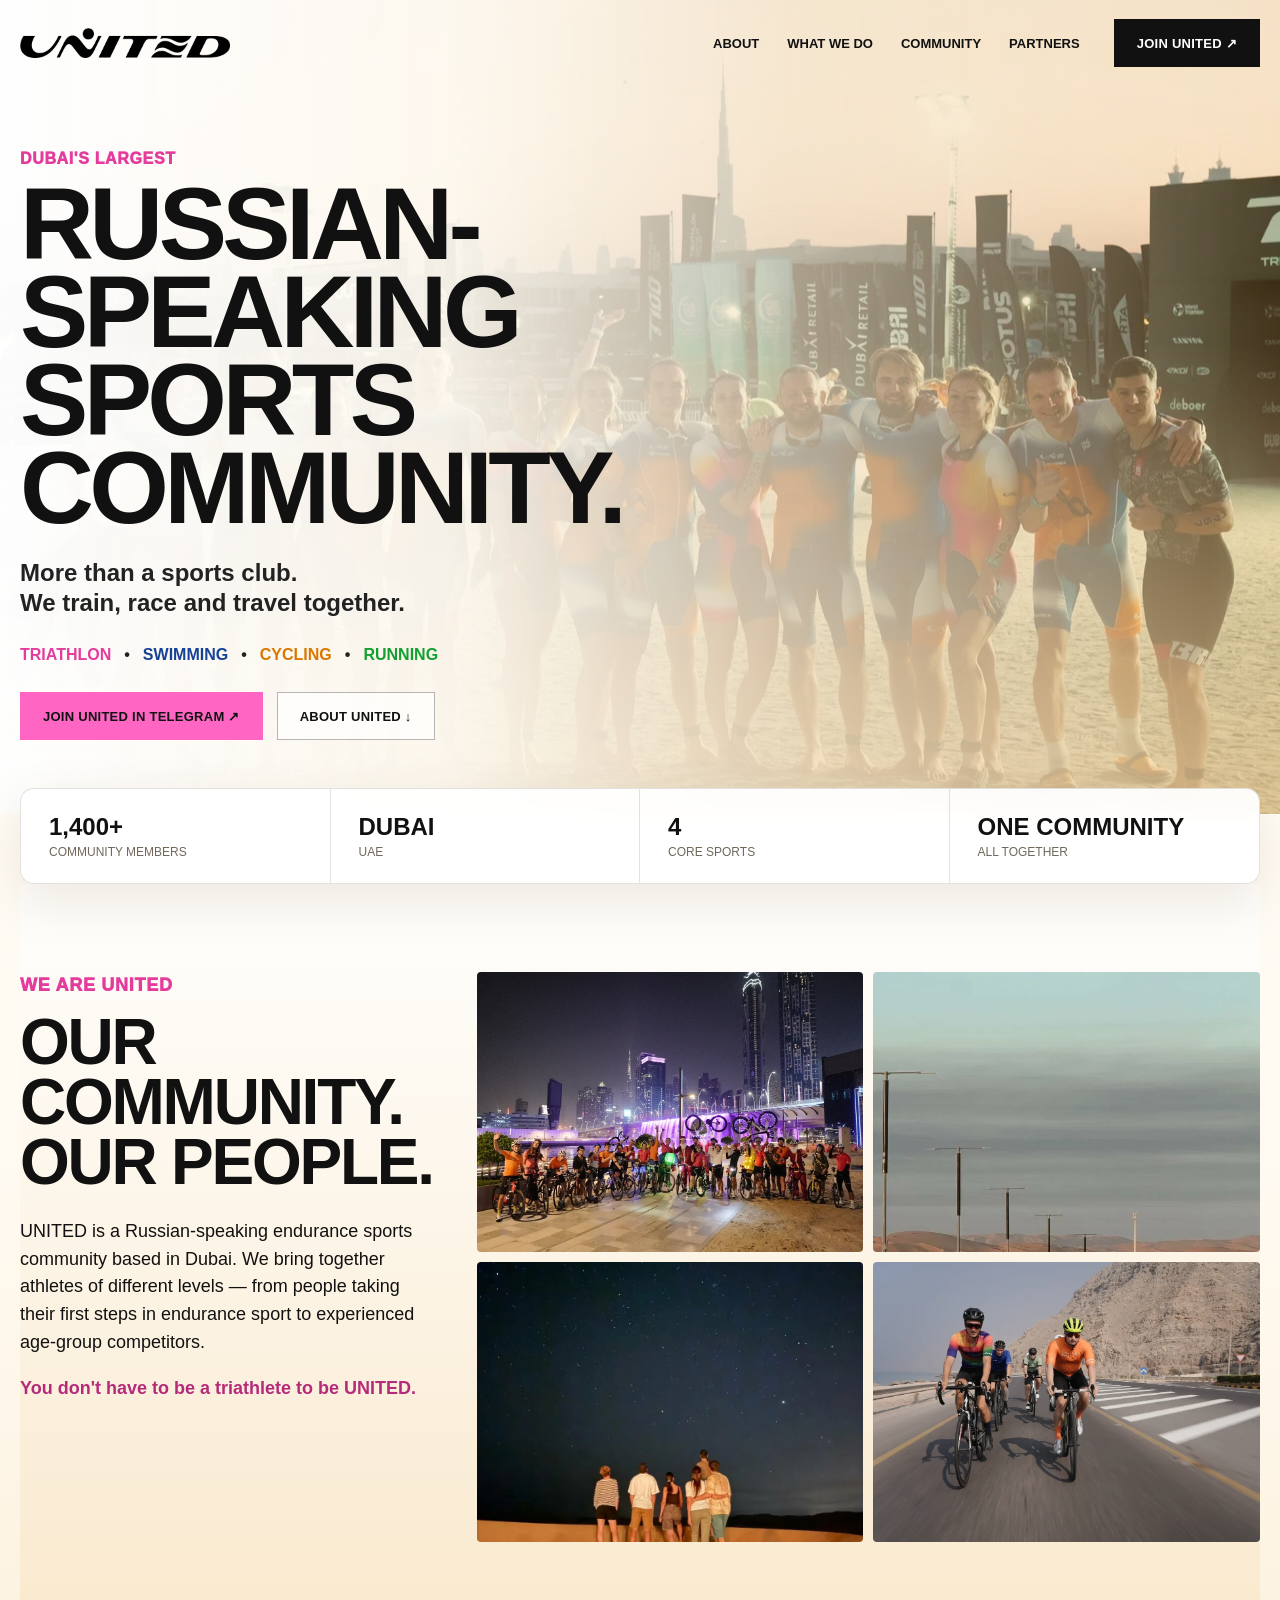
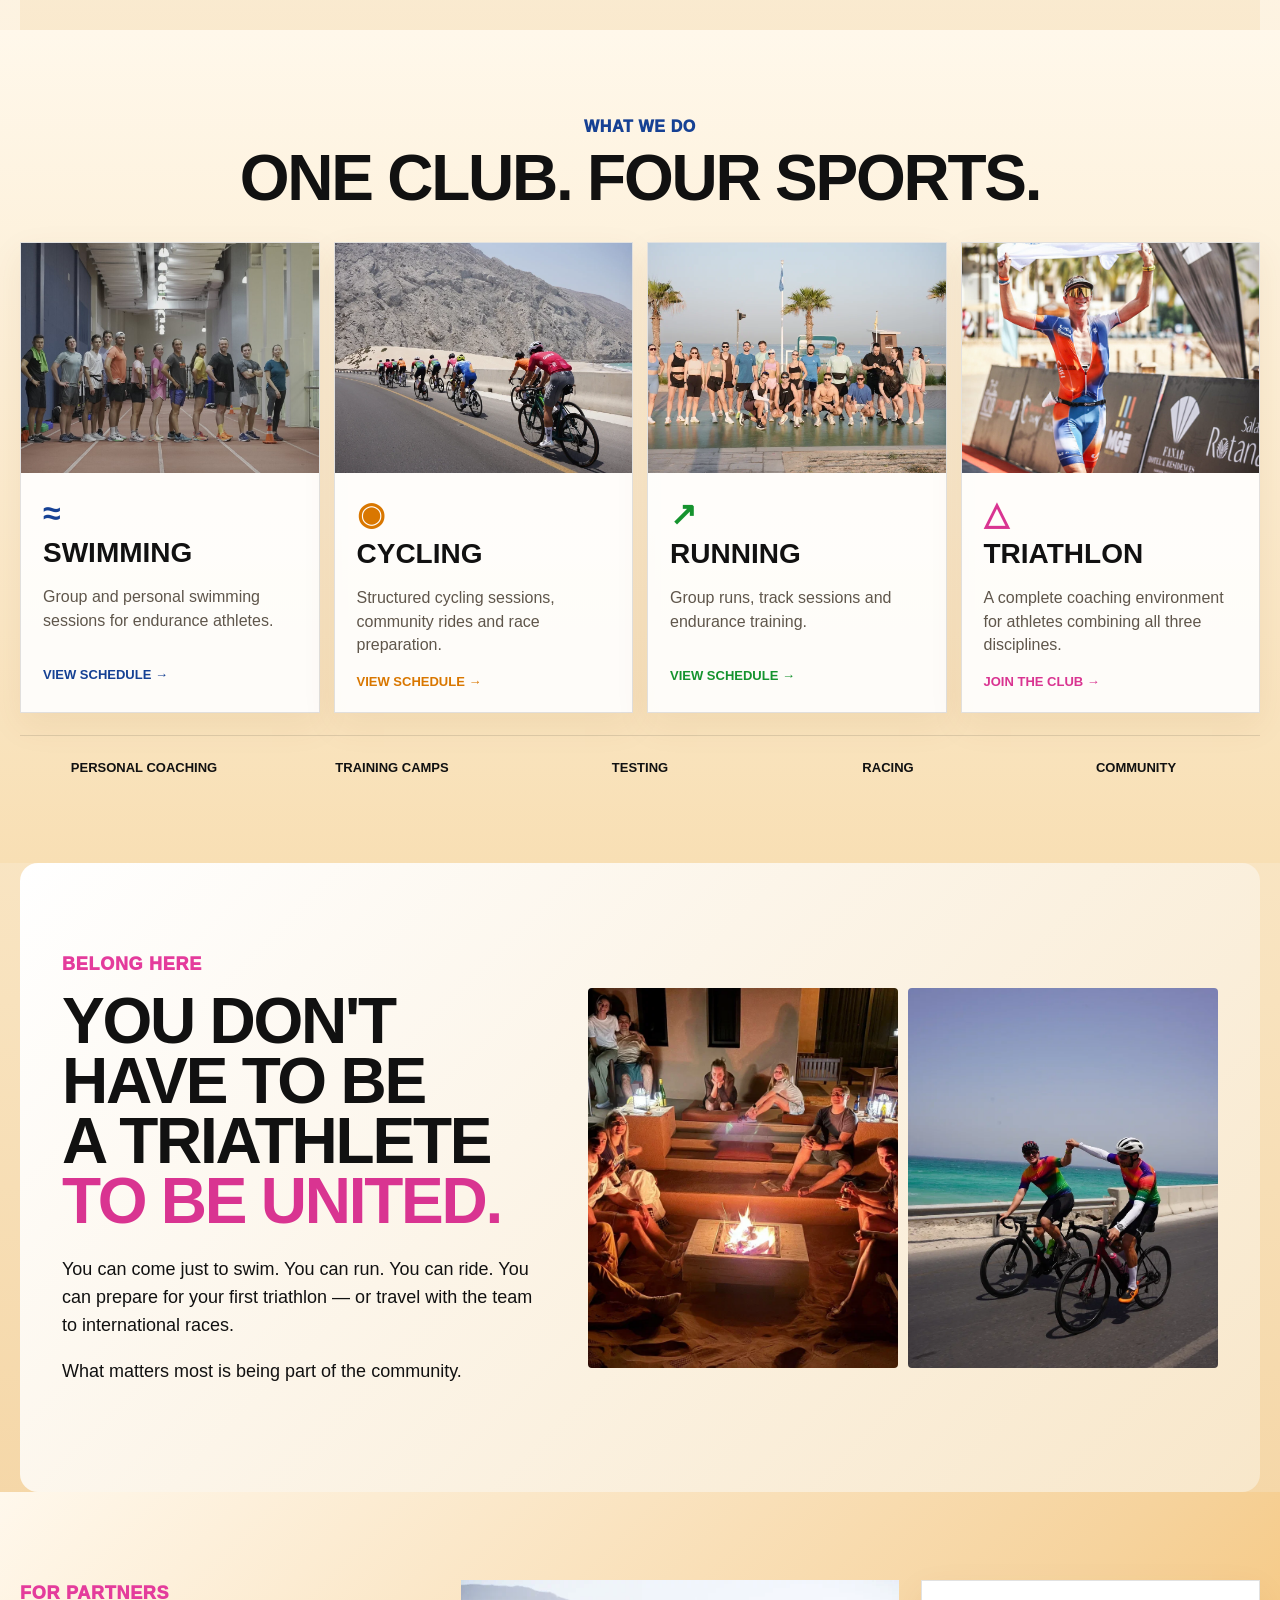
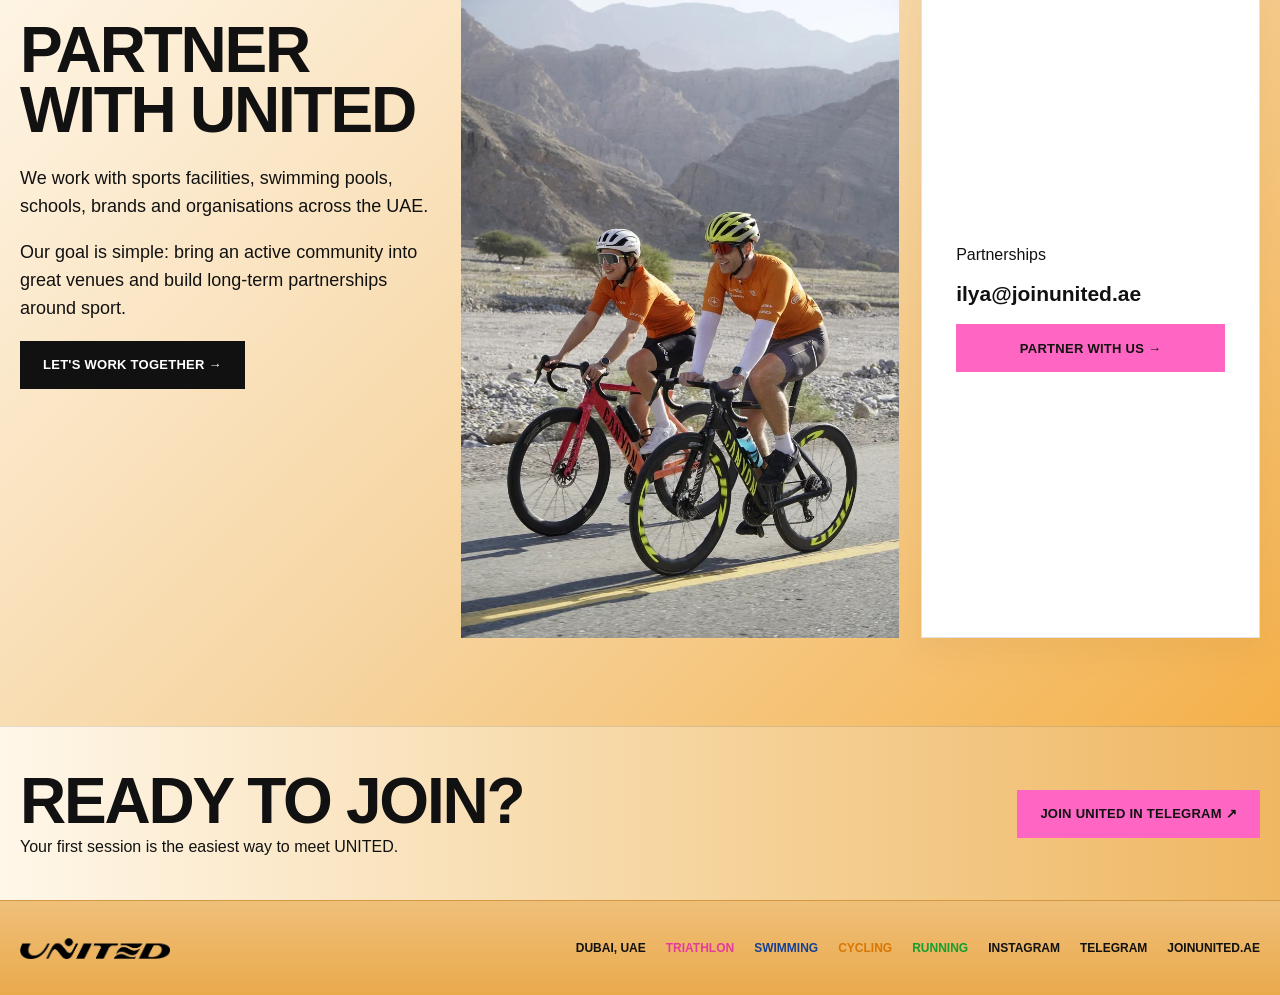
==== commit 97db386d: "Use official UNITED social links and replace coach photos" ====
--- a/index.html
+++ b/index.html
@@ -13,17 +13,17 @@
   <header class="nav shell">
     <a class="brand" href="#top" aria-label="UNITED home"><img src="assets/united-logo.png" alt="UNITED" /></a>
     <nav class="navlinks" aria-label="Main navigation"><a href="#about">About</a><a href="#sports">What we do</a><a href="#community">Community</a><a href="#partners">Partners</a></nav>
-    <a class="btn btn-dark nav-cta" href="https://t.me/unitedtriathlon" target="_blank" rel="noreferrer">Join United ↗</a>
+    <a class="btn btn-dark nav-cta" href="https://t.me/+VObS05rlhsA2YzU6" target="_blank" rel="noreferrer">Join United ↗</a>
   </header>
   <main id="top">
-    <section class="hero"><div class="hero-media" role="img" aria-label="UNITED sports community in Dubai"></div><div class="hero-shade"></div><div class="hero-content shell"><p class="eyebrow pink">Dubai's largest</p><h1>Russian-speaking<br><span>sports community.</span></h1><p class="lead">More than a sports club.<br>We train, race and travel together.</p><div class="disciplines"><span class="pink">Triathlon</span><i>•</i><span class="blue">Swimming</span><i>•</i><span class="orange">Cycling</span><i>•</i><span class="green">Running</span></div><div class="hero-actions"><a class="btn btn-pink" href="https://t.me/unitedtriathlon" target="_blank" rel="noreferrer">Join United in Telegram ↗</a><a class="btn btn-ghost" href="#about">About United ↓</a></div></div></section>
+    <section class="hero"><div class="hero-media" role="img" aria-label="UNITED sports community in Dubai"></div><div class="hero-shade"></div><div class="hero-content shell"><p class="eyebrow pink">Dubai's largest</p><h1>Russian-speaking<br><span>sports community.</span></h1><p class="lead">More than a sports club.<br>We train, race and travel together.</p><div class="disciplines"><span class="pink">Triathlon</span><i>•</i><span class="blue">Swimming</span><i>•</i><span class="orange">Cycling</span><i>•</i><span class="green">Running</span></div><div class="hero-actions"><a class="btn btn-pink" href="https://t.me/+VObS05rlhsA2YzU6" target="_blank" rel="noreferrer">Join United in Telegram ↗</a><a class="btn btn-ghost" href="#about">About United ↓</a></div></div></section>
     <section class="facts shell"><div><strong>1,400+</strong><span>community members</span></div><div><strong>Dubai</strong><span>UAE</span></div><div><strong>4</strong><span>core sports</span></div><div><strong>One community</strong><span>all together</span></div></section>
-    <section id="about" class="section section-sand shell about-grid"><div class="copy-block"><p class="eyebrow pink">We are United</p><h2>Our community.<br>Our people.</h2><p>UNITED is a Russian-speaking endurance sports community based in Dubai. We bring together athletes of different levels — from people taking their first steps in endurance sport to experienced age-group competitors.</p><p class="accent-copy">You don't have to be a triathlete to be UNITED.</p></div><div class="photo-grid"><img src="assets/media/cycling-new-year-group.webp" alt="UNITED cycling group" loading="lazy"><img src="assets/media/coach-ilya.webp" alt="UNITED coach" loading="lazy"><img src="assets/media/coach-dima.webp" alt="UNITED coach" loading="lazy"><img src="assets/media/cycling-mountains-group.webp" alt="UNITED cycling group in the mountains" loading="lazy"></div></section>
-    <section id="sports" class="section section-black"><div class="shell"><p class="eyebrow blue center">What we do</p><h2 class="center white">One club. Four sports.</h2><div class="sport-grid"><article class="sport-card blue-card"><img src="assets/IMG_3852.jpg" alt="UNITED swimming training" loading="lazy"><div><span class="icon">≈</span><h3>Swimming</h3><p>Group and personal swimming sessions for endurance athletes.</p><a href="https://t.me/unitedtriathlon">View schedule →</a></div></article><article class="sport-card orange-card"><img src="assets/media/cycling-mountains-rear.webp" alt="UNITED cycling session" loading="lazy"><div><span class="icon">◉</span><h3>Cycling</h3><p>Structured cycling sessions, community rides and race preparation.</p><a href="https://t.me/unitedtriathlon">View schedule →</a></div></article><article class="sport-card green-card"><img src="assets/media/running-kite-beach-group.webp" alt="UNITED run group" loading="lazy"><div><span class="icon">↗</span><h3>Running</h3><p>Group runs, track sessions and endurance training.</p><a href="https://t.me/unitedtriathlon">View schedule →</a></div></article><article class="sport-card pink-card"><img src="assets/IMG_8744.jpg" alt="UNITED athlete racing" loading="lazy"><div><span class="icon">△</span><h3>Triathlon</h3><p>A complete coaching environment for athletes combining all three disciplines.</p><a href="https://t.me/unitedtriathlon">Join the club →</a></div></article></div><div class="services"><span>Personal coaching</span><span>Training camps</span><span>Testing</span><span>Racing</span><span>Community</span></div></div></section>
+    <section id="about" class="section section-sand shell about-grid"><div class="copy-block"><p class="eyebrow pink">We are United</p><h2>Our community.<br>Our people.</h2><p>UNITED is a Russian-speaking endurance sports community based in Dubai. We bring together athletes of different levels — from people taking their first steps in endurance sport to experienced age-group competitors.</p><p class="accent-copy">You don't have to be a triathlete to be UNITED.</p></div><div class="photo-grid"><img src="assets/media/cycling-new-year-group.webp" alt="UNITED cycling group" loading="lazy"><img src="assets/media/liwa-landscape-01.webp" alt="UNITED desert training landscape" loading="lazy"><img src="assets/media/liwa-stars.webp" alt="UNITED desert camp at night" loading="lazy"><img src="assets/media/cycling-mountains-group.webp" alt="UNITED cycling group in the mountains" loading="lazy"></div></section>
+    <section id="sports" class="section section-black"><div class="shell"><p class="eyebrow blue center">What we do</p><h2 class="center white">One club. Four sports.</h2><div class="sport-grid"><article class="sport-card blue-card"><img src="assets/IMG_3852.jpg" alt="UNITED swimming training" loading="lazy"><div><span class="icon">≈</span><h3>Swimming</h3><p>Group and personal swimming sessions for endurance athletes.</p><a href="https://t.me/+VObS05rlhsA2YzU6" target="_blank" rel="noreferrer">View schedule →</a></div></article><article class="sport-card orange-card"><img src="assets/media/cycling-mountains-rear.webp" alt="UNITED cycling session" loading="lazy"><div><span class="icon">◉</span><h3>Cycling</h3><p>Structured cycling sessions, community rides and race preparation.</p><a href="https://t.me/+VObS05rlhsA2YzU6" target="_blank" rel="noreferrer">View schedule →</a></div></article><article class="sport-card green-card"><img src="assets/media/running-kite-beach-group.webp" alt="UNITED run group" loading="lazy"><div><span class="icon">↗</span><h3>Running</h3><p>Group runs, track sessions and endurance training.</p><a href="https://t.me/+VObS05rlhsA2YzU6" target="_blank" rel="noreferrer">View schedule →</a></div></article><article class="sport-card pink-card"><img src="assets/IMG_8744.jpg" alt="UNITED athlete racing" loading="lazy"><div><span class="icon">△</span><h3>Triathlon</h3><p>A complete coaching environment for athletes combining all three disciplines.</p><a href="https://t.me/+VObS05rlhsA2YzU6" target="_blank" rel="noreferrer">Join the club →</a></div></article></div><div class="services"><span>Personal coaching</span><span>Training camps</span><span>Testing</span><span>Racing</span><span>Community</span></div></div></section>
     <section id="community" class="section community shell"><div class="community-copy"><p class="eyebrow pink">Belong here</p><h2>You don't have to be<br>a triathlete <span>to be United.</span></h2><p>You can come just to swim. You can run. You can ride. You can prepare for your first triathlon — or travel with the team to international races.</p><p>What matters most is being part of the community.</p></div><div class="community-photos"><img src="assets/media/community-dinner.webp" alt="UNITED community dinner" loading="lazy"><img src="assets/media/cycling-friends.webp" alt="UNITED friends on bikes" loading="lazy"></div></section>
     <section id="partners" class="section partner-section"><div class="shell partner-grid"><div><p class="eyebrow pink">For partners</p><h2>Partner with United</h2><p>We work with sports facilities, swimming pools, schools, brands and organisations across the UAE.</p><p>Our goal is simple: bring an active community into great venues and build long-term partnerships around sport.</p><a class="btn btn-dark" href="mailto:ilya@joinunited.ae?subject=Partnership%20with%20UNITED">Let's work together →</a></div><img class="partner-photo" src="assets/media/cycling-mountains-two-riders.webp" alt="UNITED athletes in the mountains" loading="lazy"><div class="partner-contact"><span>Partnerships</span><a href="mailto:ilya@joinunited.ae">ilya@joinunited.ae</a><a class="btn btn-pink" href="mailto:ilya@joinunited.ae?subject=Partnership%20with%20UNITED">Partner with us →</a></div></div></section>
-    <section class="ready"><div class="shell ready-inner"><div><h2>Ready to join?</h2><p>Your first session is the easiest way to meet UNITED.</p></div><a class="btn btn-pink" href="https://t.me/unitedtriathlon">Join United in Telegram ↗</a></div></section>
+    <section class="ready"><div class="shell ready-inner"><div><h2>Ready to join?</h2><p>Your first session is the easiest way to meet UNITED.</p></div><a class="btn btn-pink" href="https://t.me/+VObS05rlhsA2YzU6" target="_blank" rel="noreferrer">Join United in Telegram ↗</a></div></section>
   </main>
-  <footer class="footer"><div class="shell footer-inner"><img src="assets/united-logo.png" alt="UNITED"><span>Dubai, UAE</span><span class="pink">Triathlon</span><span class="blue">Swimming</span><span class="orange">Cycling</span><span class="green">Running</span><a href="https://www.instagram.com/unitedtriathlon/">Instagram</a><a href="https://t.me/unitedtriathlon">Telegram</a><span>joinunited.ae</span></div></footer>
+  <footer class="footer"><div class="shell footer-inner"><img src="assets/united-logo.png" alt="UNITED"><span>Dubai, UAE</span><span class="pink">Triathlon</span><span class="blue">Swimming</span><span class="orange">Cycling</span><span class="green">Running</span><a href="https://www.instagram.com/united_triathlon/" target="_blank" rel="noreferrer">Instagram</a><a href="https://t.me/+VObS05rlhsA2YzU6" target="_blank" rel="noreferrer">Telegram</a><span>joinunited.ae</span></div></footer>
 </body>
 </html>
--- a/styles.css
+++ b/styles.css
@@ -1 +1 @@
-:root{--sand:#F7E3C2;--sand2:#F1C27D;--orange:#F39200;--blue:#164194;--green:#3ED84A;--pink:#FF66C4;--white:#fff;--ink:#111;--muted:#5e574d;--line:rgba(17,17,17,.12);--max:1240px}*{box-sizing:border-box}html{scroll-behavior:smooth}body{margin:0;font-family:Inter,Arial,Helvetica,sans-serif;background:linear-gradient(180deg,#fff 0%,#fffaf1 28%,#f8e2bd 62%,#efbf79 100%);color:var(--ink)}a{color:inherit;text-decoration:none}img{max-width:100%;display:block}.shell{width:min(var(--max),calc(100% - 40px));margin:auto}.nav{height:86px;display:flex;align-items:center;gap:34px;position:absolute;z-index:20;left:50%;transform:translateX(-50%);top:0}.brand img{width:210px;height:auto}.navlinks{display:flex;gap:28px;margin-left:auto;font-weight:800;text-transform:uppercase;font-size:13px;color:#111}.btn{display:inline-flex;align-items:center;justify-content:center;min-height:48px;padding:0 22px;border:1px solid transparent;font-weight:900;text-transform:uppercase;font-size:13px;letter-spacing:.02em}.btn-dark{background:#111;color:#fff}.btn-pink{background:var(--pink);color:#111}.btn-ghost{border-color:rgba(17,17,17,.3);color:#111;background:rgba(255,255,255,.72)}.hero{min-height:760px;position:relative;display:flex;align-items:flex-end;color:#111;background:#fffaf2;overflow:hidden}.hero-media{position:absolute;inset:0;background-image:url('assets/media/t100-team.webp');background-size:cover;background-position:center 42%;filter:saturate(.95) contrast(.98)}.hero-shade{position:absolute;inset:0;background:linear-gradient(90deg,rgba(255,255,255,.98) 0%,rgba(255,250,240,.94) 35%,rgba(247,227,194,.67) 61%,rgba(243,146,0,.18) 100%),linear-gradient(0deg,rgba(247,227,194,.72),rgba(255,255,255,0) 58%)}.hero-content{position:relative;padding:150px 0 74px}.eyebrow{text-transform:uppercase;font-weight:950;letter-spacing:.04em;margin:0 0 12px}.pink{color:#e43c9c}.blue{color:var(--blue)}.orange{color:#d97700}.green{color:#139f31}.hero h1{font-size:clamp(54px,8vw,112px);line-height:.86;text-transform:uppercase;margin:0 0 26px;max-width:900px;letter-spacing:-.045em;color:#111}.hero h1 span{color:#111}.lead{font-size:24px;line-height:1.25;font-weight:700;color:#222}.disciplines{display:flex;gap:13px;align-items:center;flex-wrap:wrap;text-transform:uppercase;font-weight:900;margin:28px 0}.disciplines i{font-style:normal;color:#222}.hero-actions{display:flex;gap:14px;flex-wrap:wrap}.facts{margin-top:-26px;position:relative;z-index:5;background:rgba(255,255,255,.94);color:#111;display:grid;grid-template-columns:repeat(4,1fr);border:1px solid var(--line);border-radius:14px;overflow:hidden;box-shadow:0 18px 50px rgba(111,72,19,.12);backdrop-filter:blur(8px)}.facts div{padding:24px 28px;border-right:1px solid var(--line)}.facts div:last-child{border-right:0}.facts strong,.facts span{display:block}.facts strong{font-size:24px;text-transform:uppercase}.facts span{font-size:12px;text-transform:uppercase;color:#71675a;margin-top:4px}.section{padding:88px 0}.section-sand{background:linear-gradient(180deg,rgba(255,255,255,.84),rgba(249,232,203,.88))}.about-grid{display:grid;grid-template-columns:.9fr 1.7fr;gap:42px}.copy-block h2,.community h2,.partner-section h2,.ready h2,.section h2{font-size:clamp(38px,5vw,70px);line-height:.94;margin:0 0 25px;text-transform:uppercase;letter-spacing:-.035em}.copy-block p,.community p,.partner-section p{font-size:18px;line-height:1.55}.accent-copy{font-weight:900;color:#b52b79}.photo-grid{display:grid;grid-template-columns:repeat(2,1fr);gap:10px}.photo-grid img{height:280px;width:100%;object-fit:cover;border-radius:4px}.section-black{background:linear-gradient(180deg,#fff8eb 0%,#f8dfb4 100%);color:#111}.center{text-align:center}.white{color:#111}.sport-grid{display:grid;grid-template-columns:repeat(4,1fr);gap:14px;margin-top:34px}.sport-card{background:rgba(255,255,255,.9);border:1px solid var(--line);overflow:hidden;box-shadow:0 12px 32px rgba(125,80,20,.08)}.sport-card img{width:100%;height:230px;object-fit:cover}.sport-card>div{padding:22px}.sport-card h3{font-size:28px;text-transform:uppercase;margin:5px 0 10px}.sport-card p{color:#5f564b;line-height:1.45;min-height:64px}.sport-card a{font-weight:900;text-transform:uppercase;font-size:13px}.blue-card a,.blue-card .icon{color:var(--blue)}.orange-card a,.orange-card .icon{color:#d97700}.green-card a,.green-card .icon{color:#15932e}.pink-card a,.pink-card .icon{color:#d93491}.icon{font-size:32px;font-weight:900}.services{display:grid;grid-template-columns:repeat(5,1fr);border-top:1px solid var(--line);margin-top:22px;padding-top:24px;text-transform:uppercase;font-weight:800;font-size:13px}.services span{text-align:center}.community{display:grid;grid-template-columns:1fr 1.3fr;gap:32px;background:linear-gradient(135deg,#fff,#f8e7ca);color:#111;border-radius:18px}.community h2 span{color:#d93491}.community-photos{display:grid;grid-template-columns:1fr 1fr;gap:10px}.community-photos img{height:380px;width:100%;object-fit:cover;border-radius:4px}.partner-section{background:linear-gradient(135deg,#fff8ec 0%,#f6d39d 55%,#F39200 140%)}.partner-grid{display:grid;grid-template-columns:1.05fr 1.1fr .85fr;gap:22px;align-items:stretch}.partner-photo{height:100%;min-height:330px;object-fit:cover}.partner-contact{background:#fff;color:#111;padding:34px;display:flex;flex-direction:column;justify-content:center;gap:18px;border:1px solid var(--line);box-shadow:0 12px 32px rgba(125,80,20,.08)}.partner-contact>a:not(.btn){font-size:21px;font-weight:800}.ready{background:linear-gradient(90deg,#fff7e9 0%,#f5d299 58%,#efb762 100%);border-top:1px solid var(--line)}.ready-inner{display:flex;align-items:center;justify-content:space-between;padding-top:44px;padding-bottom:44px;gap:20px}.ready h2{margin:0}.ready p{margin:7px 0 0}.footer{background:linear-gradient(180deg,#efbf79,#eaaa4c);color:#111;border-top:1px solid rgba(17,17,17,.1)}.footer-inner{min-height:94px;display:flex;gap:20px;align-items:center;flex-wrap:wrap;font-size:12px;text-transform:uppercase;font-weight:800}.footer img{width:150px;margin-right:auto}.footer a{color:#111}@media(max-width:900px){.navlinks{display:none}.nav-cta{margin-left:auto}.brand img{width:170px}.hero{min-height:720px}.hero-content{padding-top:180px}.facts{grid-template-columns:1fr 1fr}.about-grid,.community,.partner-grid{grid-template-columns:1fr}.sport-grid{grid-template-columns:1fr 1fr}.services{grid-template-columns:1fr 1fr;gap:16px}.photo-grid img{height:220px}.community-photos img{height:300px}.partner-photo{min-height:260px}.ready-inner{align-items:flex-start;flex-direction:column}}@media(max-width:560px){.shell{width:min(100% - 24px,var(--max))}.nav{height:72px}.brand img{width:142px}.nav-cta{min-height:42px;padding:0 14px;font-size:11px}.hero{min-height:680px}.hero-media{background-position:64% center}.hero-shade{background:linear-gradient(90deg,rgba(255,255,255,.98),rgba(255,247,234,.82)),linear-gradient(0deg,rgba(247,227,194,.76),transparent)}.hero-content{padding:150px 0 50px}.hero h1{font-size:50px}.lead{font-size:19px}.facts{grid-template-columns:1fr 1fr}.facts div{padding:18px}.facts strong{font-size:18px}.section{padding:58px 0}.about-grid{padding-left:0;padding-right:0}.sport-grid{grid-template-columns:1fr}.services{grid-template-columns:1fr 1fr}.community{padding-left:12px;padding-right:12px}.community-photos{grid-template-columns:1fr}.community-photos img{height:240px}.photo-grid{grid-template-columns:1fr}.photo-grid img{height:230px}.partner-grid{padding-left:0;padding-right:0}.partner-grid>div{padding-left:20px;padding-right:20px}.footer-inner{padding:24px 0}.footer img{width:100%;max-width:150px;margin-right:0}}+:root{--sand:#F7E3C2;--sand2:#F1C27D;--orange:#F39200;--blue:#164194;--green:#3ED84A;--pink:#FF66C4;--white:#fff;--ink:#111;--muted:#5e574d;--line:rgba(17,17,17,.12);--max:1240px}*{box-sizing:border-box}html{scroll-behavior:smooth}body{margin:0;font-family:Inter,Arial,Helvetica,sans-serif;background:linear-gradient(180deg,#fff 0%,#fffaf1 28%,#f8e2bd 62%,#efbf79 100%);color:var(--ink)}a{color:inherit;text-decoration:none}img{max-width:100%;display:block}.shell{width:min(var(--max),calc(100% - 40px));margin:auto}.nav{height:86px;display:flex;align-items:center;gap:34px;position:absolute;z-index:20;left:50%;transform:translateX(-50%);top:0}.brand img{width:210px;height:auto}.navlinks{display:flex;gap:28px;margin-left:auto;font-weight:800;text-transform:uppercase;font-size:13px;color:#111}.btn{display:inline-flex;align-items:center;justify-content:center;min-height:48px;padding:0 22px;border:1px solid transparent;font-weight:900;text-transform:uppercase;font-size:13px;letter-spacing:.02em}.btn-dark{background:#111;color:#fff}.btn-pink{background:var(--pink);color:#111}.btn-ghost{border-color:rgba(17,17,17,.3);color:#111;background:rgba(255,255,255,.72)}.hero{min-height:760px;position:relative;display:flex;align-items:flex-end;color:#111;background:#fffaf2;overflow:hidden}.hero-media{position:absolute;inset:0;background-image:url('assets/media/t100-team.webp');background-size:cover;background-position:center 42%;filter:saturate(.95) contrast(.98)}.hero-shade{position:absolute;inset:0;background:linear-gradient(90deg,rgba(255,255,255,.98) 0%,rgba(255,250,240,.94) 35%,rgba(247,227,194,.67) 61%,rgba(243,146,0,.18) 100%),linear-gradient(0deg,rgba(247,227,194,.72),rgba(255,255,255,0) 58%)}.hero-content{position:relative;padding:150px 0 74px}.eyebrow{text-transform:uppercase;font-weight:950;letter-spacing:.04em;margin:0 0 12px}.pink{color:#e43c9c}.blue{color:var(--blue)}.orange{color:#d97700}.green{color:#139f31}.hero h1{font-size:clamp(54px,8vw,112px);line-height:.86;text-transform:uppercase;margin:0 0 26px;max-width:900px;letter-spacing:-.045em;color:#111}.hero h1 span{color:#111}.lead{font-size:24px;line-height:1.25;font-weight:700;color:#222}.disciplines{display:flex;gap:13px;align-items:center;flex-wrap:wrap;text-transform:uppercase;font-weight:900;margin:28px 0}.disciplines i{font-style:normal;color:#222}.hero-actions{display:flex;gap:14px;flex-wrap:wrap}.facts{margin-top:-26px;position:relative;z-index:5;background:rgba(255,255,255,.94);color:#111;display:grid;grid-template-columns:repeat(4,1fr);border:1px solid var(--line);border-radius:14px;overflow:hidden;box-shadow:0 18px 50px rgba(111,72,19,.12);backdrop-filter:blur(8px)}.facts div{padding:24px 28px;border-right:1px solid var(--line)}.facts div:last-child{border-right:0}.facts strong,.facts span{display:block}.facts strong{font-size:24px;text-transform:uppercase}.facts span{font-size:12px;text-transform:uppercase;color:#71675a;margin-top:4px}.section{padding:88px 0}.section-sand{background:linear-gradient(180deg,rgba(255,255,255,.84),rgba(249,232,203,.88))}.about-grid{display:grid;grid-template-columns:.9fr 1.7fr;gap:42px}.copy-block h2,.community h2,.partner-section h2,.ready h2,.section h2{font-size:clamp(38px,5vw,70px);line-height:.94;margin:0 0 25px;text-transform:uppercase;letter-spacing:-.035em}.copy-block p,.community p,.partner-section p{font-size:18px;line-height:1.55}.accent-copy{font-weight:900;color:#b52b79}.photo-grid{display:grid;grid-template-columns:repeat(2,1fr);gap:10px}.photo-grid img{height:280px;width:100%;object-fit:cover;border-radius:4px}.section-black{background:linear-gradient(180deg,#fff8eb 0%,#f8dfb4 100%);color:#111}.center{text-align:center}.white{color:#111}.sport-grid{display:grid;grid-template-columns:repeat(4,1fr);gap:14px;margin-top:34px}.sport-card{background:rgba(255,255,255,.9);border:1px solid var(--line);overflow:hidden;box-shadow:0 12px 32px rgba(125,80,20,.08)}.sport-card img{width:100%;height:230px;object-fit:cover}.sport-card>div{padding:22px}.sport-card h3{font-size:28px;text-transform:uppercase;margin:5px 0 10px}.sport-card p{color:#5f564b;line-height:1.45;min-height:64px}.sport-card a{font-weight:900;text-transform:uppercase;font-size:13px}.blue-card a,.blue-card .icon{color:var(--blue)}.orange-card a,.orange-card .icon{color:#d97700}.green-card a,.green-card .icon{color:#15932e}.pink-card a,.pink-card .icon{color:#d93491}.icon{font-size:32px;font-weight:900}.services{display:grid;grid-template-columns:repeat(5,1fr);border-top:1px solid var(--line);margin-top:22px;padding-top:24px;text-transform:uppercase;font-weight:800;font-size:13px}.services span{text-align:center}.community{display:grid;grid-template-columns:1fr 1.3fr;gap:42px;background:linear-gradient(135deg,#fff,#f8e7ca);color:#111;border-radius:18px;padding:88px 42px;align-items:center}.community-copy{max-width:560px}.community h2 span{color:#d93491}.community-photos{display:grid;grid-template-columns:1fr 1fr;gap:10px}.community-photos img{height:380px;width:100%;object-fit:cover;border-radius:4px}.partner-section{background:linear-gradient(135deg,#fff8ec 0%,#f6d39d 55%,#F39200 140%)}.partner-grid{display:grid;grid-template-columns:1.05fr 1.1fr .85fr;gap:22px;align-items:stretch}.partner-photo{height:100%;min-height:330px;object-fit:cover}.partner-contact{background:#fff;color:#111;padding:34px;display:flex;flex-direction:column;justify-content:center;gap:18px;border:1px solid var(--line);box-shadow:0 12px 32px rgba(125,80,20,.08)}.partner-contact>a:not(.btn){font-size:21px;font-weight:800}.ready{background:linear-gradient(90deg,#fff7e9 0%,#f5d299 58%,#efb762 100%);border-top:1px solid var(--line)}.ready-inner{display:flex;align-items:center;justify-content:space-between;padding-top:44px;padding-bottom:44px;gap:20px}.ready h2{margin:0}.ready p{margin:7px 0 0}.footer{background:linear-gradient(180deg,#efbf79,#eaaa4c);color:#111;border-top:1px solid rgba(17,17,17,.1)}.footer-inner{min-height:94px;display:flex;gap:20px;align-items:center;flex-wrap:wrap;font-size:12px;text-transform:uppercase;font-weight:800}.footer img{width:150px;margin-right:auto}.footer a{color:#111}@media(max-width:900px){.navlinks{display:none}.nav-cta{margin-left:auto}.brand img{width:170px}.hero{min-height:720px}.hero-content{padding-top:180px}.facts{grid-template-columns:1fr 1fr}.about-grid,.community,.partner-grid{grid-template-columns:1fr}.community{padding:64px 32px}.sport-grid{grid-template-columns:1fr 1fr}.services{grid-template-columns:1fr 1fr;gap:16px}.photo-grid img{height:220px}.community-photos img{height:300px}.partner-photo{min-height:260px}.ready-inner{align-items:flex-start;flex-direction:column}}@media(max-width:560px){.shell{width:min(100% - 24px,var(--max))}.nav{height:72px}.brand img{width:142px}.nav-cta{min-height:42px;padding:0 14px;font-size:11px}.hero{min-height:680px}.hero-media{background-position:64% center}.hero-shade{background:linear-gradient(90deg,rgba(255,255,255,.98),rgba(255,247,234,.82)),linear-gradient(0deg,rgba(247,227,194,.76),transparent)}.hero-content{padding:150px 0 50px}.hero h1{font-size:50px}.lead{font-size:19px}.facts{grid-template-columns:1fr 1fr}.facts div{padding:18px}.facts strong{font-size:18px}.section{padding:58px 0}.about-grid{padding-left:0;padding-right:0}.sport-grid{grid-template-columns:1fr}.services{grid-template-columns:1fr 1fr}.community{padding:48px 20px}.community-photos{grid-template-columns:1fr}.community-photos img{height:240px}.photo-grid{grid-template-columns:1fr}.photo-grid img{height:230px}.partner-grid{padding-left:0;padding-right:0}.partner-grid>div{padding-left:20px;padding-right:20px}.footer-inner{padding:24px 0}.footer img{width:100%;max-width:150px;margin-right:0}}
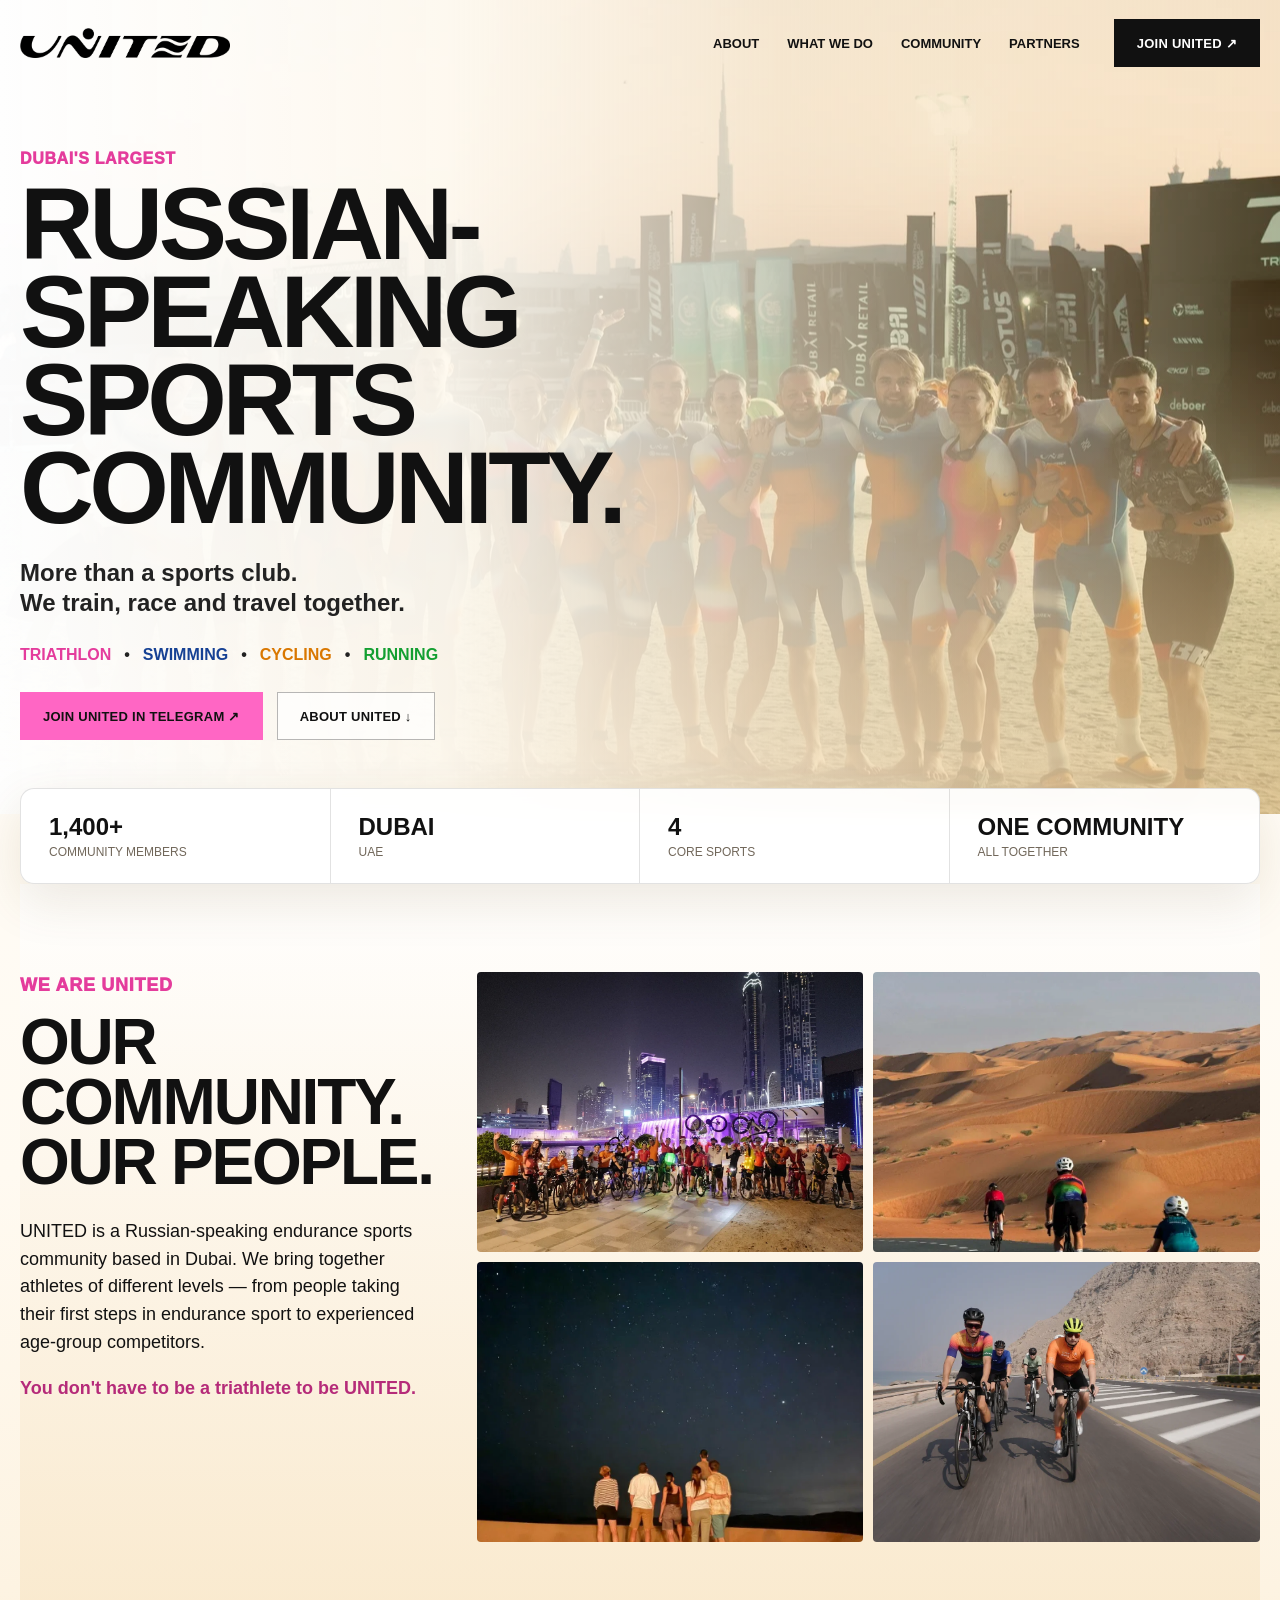
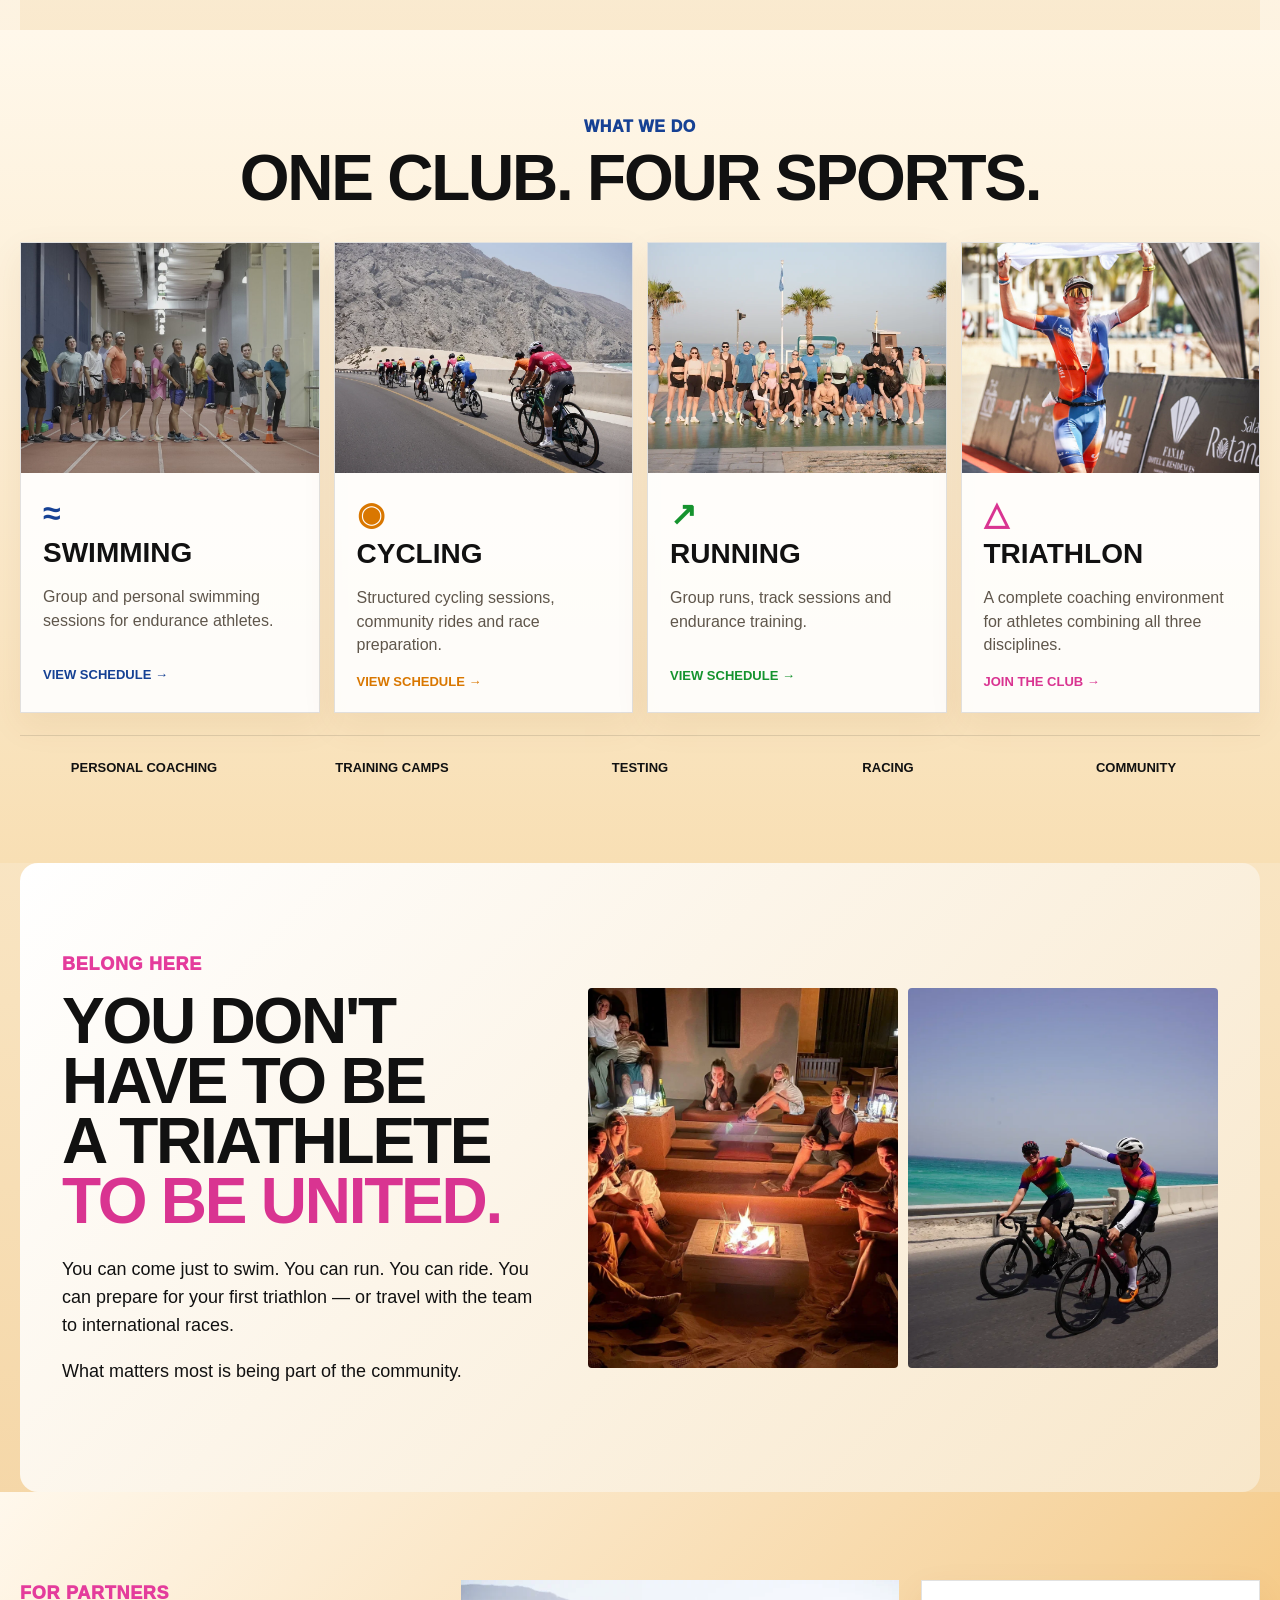
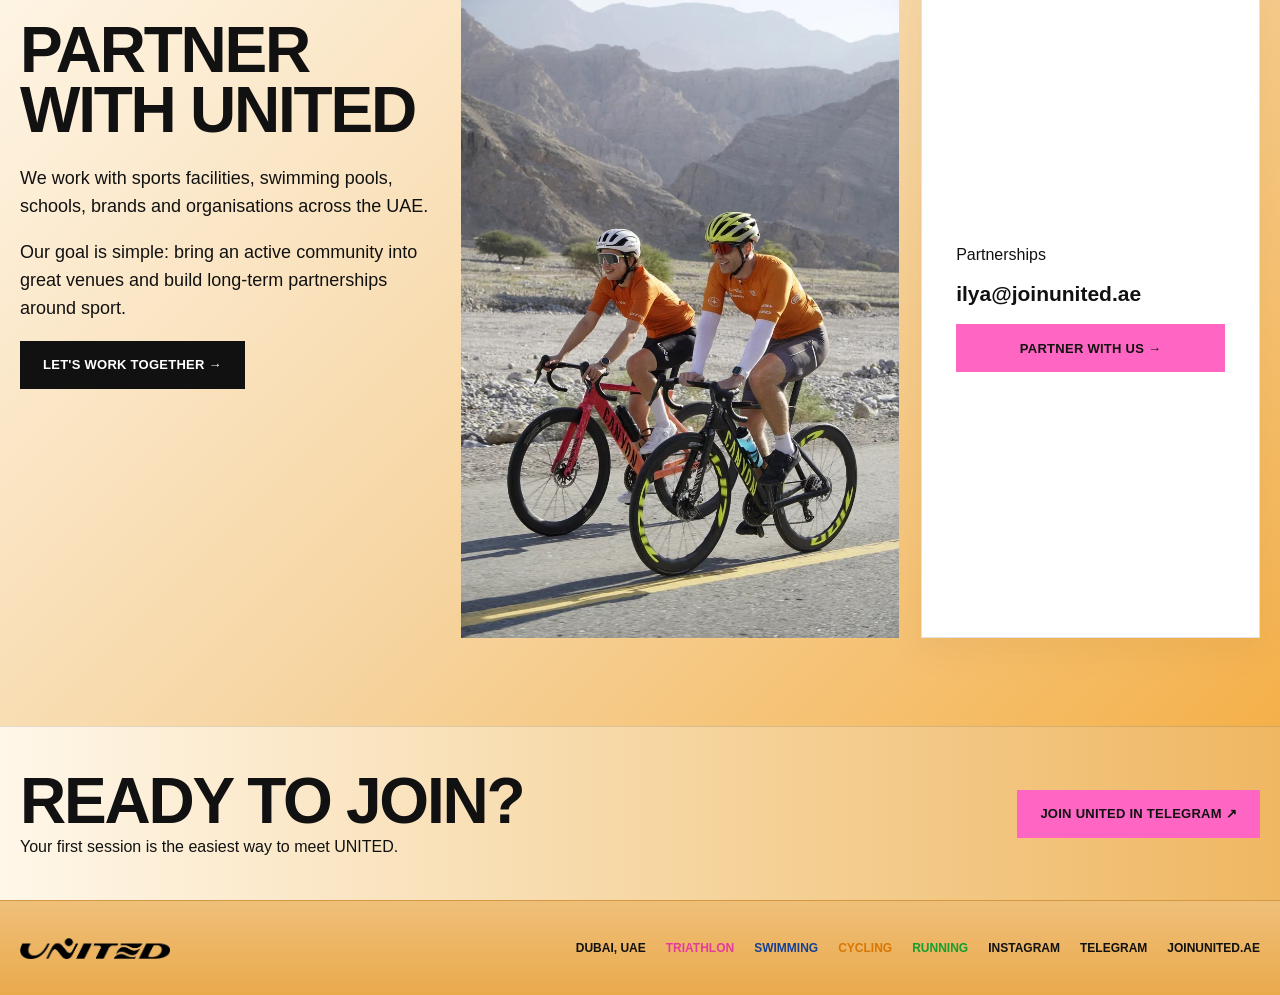
==== commit ca37badb: "Replace weak About landscape photo" ====
--- a/index.html
+++ b/index.html
@@ -18,7 +18,7 @@
   <main id="top">
     <section class="hero"><div class="hero-media" role="img" aria-label="UNITED sports community in Dubai"></div><div class="hero-shade"></div><div class="hero-content shell"><p class="eyebrow pink">Dubai's largest</p><h1>Russian-speaking<br><span>sports community.</span></h1><p class="lead">More than a sports club.<br>We train, race and travel together.</p><div class="disciplines"><span class="pink">Triathlon</span><i>•</i><span class="blue">Swimming</span><i>•</i><span class="orange">Cycling</span><i>•</i><span class="green">Running</span></div><div class="hero-actions"><a class="btn btn-pink" href="https://t.me/+VObS05rlhsA2YzU6" target="_blank" rel="noreferrer">Join United in Telegram ↗</a><a class="btn btn-ghost" href="#about">About United ↓</a></div></div></section>
     <section class="facts shell"><div><strong>1,400+</strong><span>community members</span></div><div><strong>Dubai</strong><span>UAE</span></div><div><strong>4</strong><span>core sports</span></div><div><strong>One community</strong><span>all together</span></div></section>
-    <section id="about" class="section section-sand shell about-grid"><div class="copy-block"><p class="eyebrow pink">We are United</p><h2>Our community.<br>Our people.</h2><p>UNITED is a Russian-speaking endurance sports community based in Dubai. We bring together athletes of different levels — from people taking their first steps in endurance sport to experienced age-group competitors.</p><p class="accent-copy">You don't have to be a triathlete to be UNITED.</p></div><div class="photo-grid"><img src="assets/media/cycling-new-year-group.webp" alt="UNITED cycling group" loading="lazy"><img src="assets/media/liwa-landscape-01.webp" alt="UNITED desert training landscape" loading="lazy"><img src="assets/media/liwa-stars.webp" alt="UNITED desert camp at night" loading="lazy"><img src="assets/media/cycling-mountains-group.webp" alt="UNITED cycling group in the mountains" loading="lazy"></div></section>
+    <section id="about" class="section section-sand shell about-grid"><div class="copy-block"><p class="eyebrow pink">We are United</p><h2>Our community.<br>Our people.</h2><p>UNITED is a Russian-speaking endurance sports community based in Dubai. We bring together athletes of different levels — from people taking their first steps in endurance sport to experienced age-group competitors.</p><p class="accent-copy">You don't have to be a triathlete to be UNITED.</p></div><div class="photo-grid"><img src="assets/media/cycling-new-year-group.webp" alt="UNITED cycling group" loading="lazy"><img src="assets/media/liwa-landscape-02.webp" alt="UNITED Liwa training camp" loading="lazy"><img src="assets/media/liwa-stars.webp" alt="UNITED desert camp at night" loading="lazy"><img src="assets/media/cycling-mountains-group.webp" alt="UNITED cycling group in the mountains" loading="lazy"></div></section>
     <section id="sports" class="section section-black"><div class="shell"><p class="eyebrow blue center">What we do</p><h2 class="center white">One club. Four sports.</h2><div class="sport-grid"><article class="sport-card blue-card"><img src="assets/IMG_3852.jpg" alt="UNITED swimming training" loading="lazy"><div><span class="icon">≈</span><h3>Swimming</h3><p>Group and personal swimming sessions for endurance athletes.</p><a href="https://t.me/+VObS05rlhsA2YzU6" target="_blank" rel="noreferrer">View schedule →</a></div></article><article class="sport-card orange-card"><img src="assets/media/cycling-mountains-rear.webp" alt="UNITED cycling session" loading="lazy"><div><span class="icon">◉</span><h3>Cycling</h3><p>Structured cycling sessions, community rides and race preparation.</p><a href="https://t.me/+VObS05rlhsA2YzU6" target="_blank" rel="noreferrer">View schedule →</a></div></article><article class="sport-card green-card"><img src="assets/media/running-kite-beach-group.webp" alt="UNITED run group" loading="lazy"><div><span class="icon">↗</span><h3>Running</h3><p>Group runs, track sessions and endurance training.</p><a href="https://t.me/+VObS05rlhsA2YzU6" target="_blank" rel="noreferrer">View schedule →</a></div></article><article class="sport-card pink-card"><img src="assets/IMG_8744.jpg" alt="UNITED athlete racing" loading="lazy"><div><span class="icon">△</span><h3>Triathlon</h3><p>A complete coaching environment for athletes combining all three disciplines.</p><a href="https://t.me/+VObS05rlhsA2YzU6" target="_blank" rel="noreferrer">Join the club →</a></div></article></div><div class="services"><span>Personal coaching</span><span>Training camps</span><span>Testing</span><span>Racing</span><span>Community</span></div></div></section>
     <section id="community" class="section community shell"><div class="community-copy"><p class="eyebrow pink">Belong here</p><h2>You don't have to be<br>a triathlete <span>to be United.</span></h2><p>You can come just to swim. You can run. You can ride. You can prepare for your first triathlon — or travel with the team to international races.</p><p>What matters most is being part of the community.</p></div><div class="community-photos"><img src="assets/media/community-dinner.webp" alt="UNITED community dinner" loading="lazy"><img src="assets/media/cycling-friends.webp" alt="UNITED friends on bikes" loading="lazy"></div></section>
     <section id="partners" class="section partner-section"><div class="shell partner-grid"><div><p class="eyebrow pink">For partners</p><h2>Partner with United</h2><p>We work with sports facilities, swimming pools, schools, brands and organisations across the UAE.</p><p>Our goal is simple: bring an active community into great venues and build long-term partnerships around sport.</p><a class="btn btn-dark" href="mailto:ilya@joinunited.ae?subject=Partnership%20with%20UNITED">Let's work together →</a></div><img class="partner-photo" src="assets/media/cycling-mountains-two-riders.webp" alt="UNITED athletes in the mountains" loading="lazy"><div class="partner-contact"><span>Partnerships</span><a href="mailto:ilya@joinunited.ae">ilya@joinunited.ae</a><a class="btn btn-pink" href="mailto:ilya@joinunited.ae?subject=Partnership%20with%20UNITED">Partner with us →</a></div></div></section>
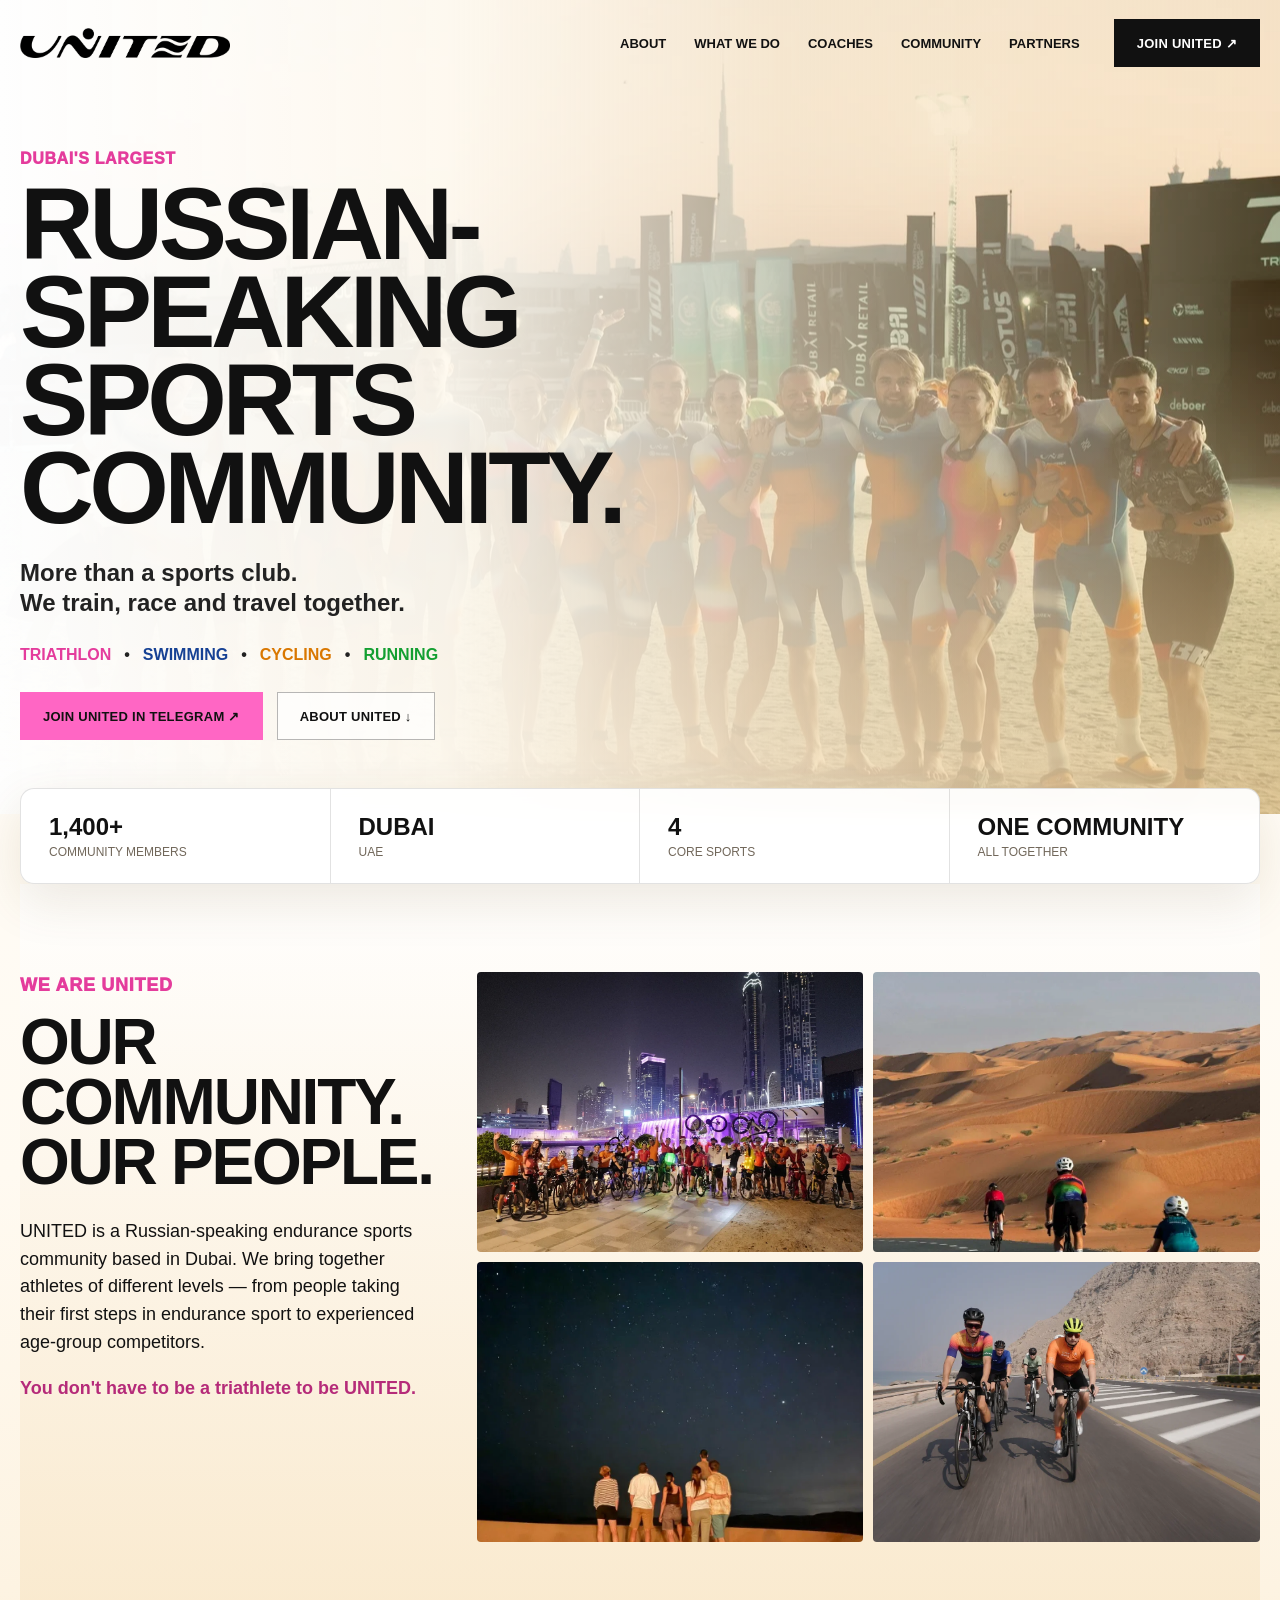
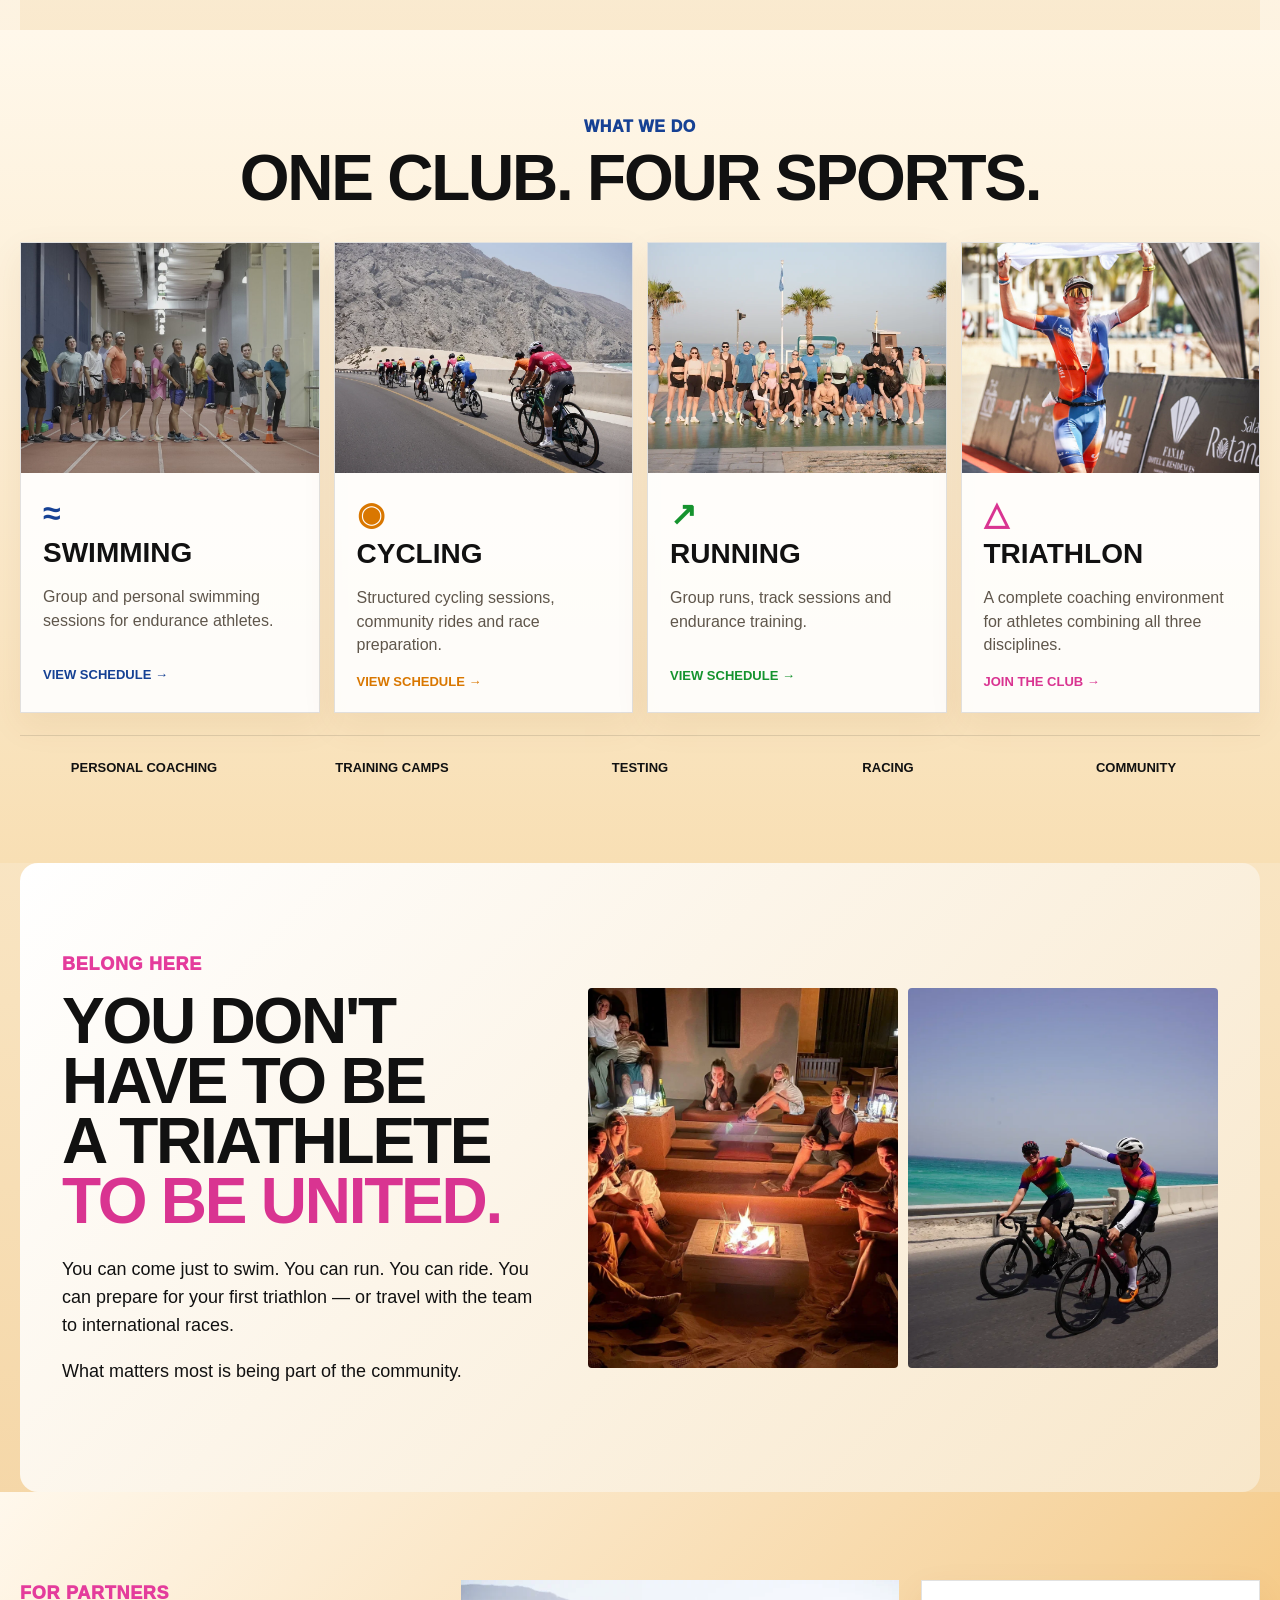
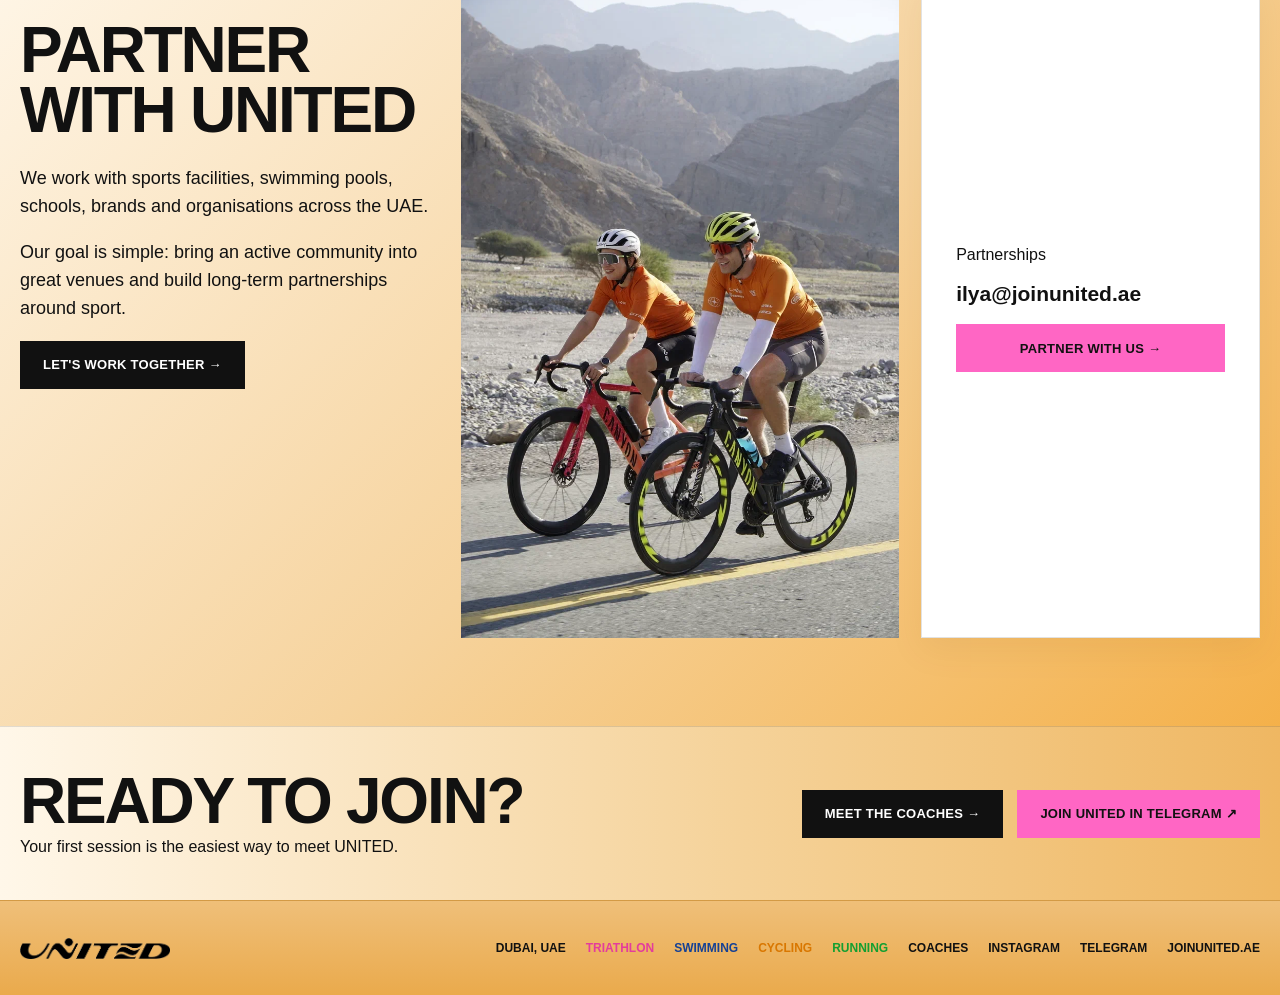
==== commit 43a5d326: "Link coach profiles from main navigation" ====
--- a/index.html
+++ b/index.html
@@ -12,7 +12,7 @@
 <body>
   <header class="nav shell">
     <a class="brand" href="#top" aria-label="UNITED home"><img src="assets/united-logo.png" alt="UNITED" /></a>
-    <nav class="navlinks" aria-label="Main navigation"><a href="#about">About</a><a href="#sports">What we do</a><a href="#community">Community</a><a href="#partners">Partners</a></nav>
+    <nav class="navlinks" aria-label="Main navigation"><a href="#about">About</a><a href="#sports">What we do</a><a href="coaches/">Coaches</a><a href="#community">Community</a><a href="#partners">Partners</a></nav>
     <a class="btn btn-dark nav-cta" href="https://t.me/+VObS05rlhsA2YzU6" target="_blank" rel="noreferrer">Join United ↗</a>
   </header>
   <main id="top">
@@ -22,8 +22,8 @@
     <section id="sports" class="section section-black"><div class="shell"><p class="eyebrow blue center">What we do</p><h2 class="center white">One club. Four sports.</h2><div class="sport-grid"><article class="sport-card blue-card"><img src="assets/IMG_3852.jpg" alt="UNITED swimming training" loading="lazy"><div><span class="icon">≈</span><h3>Swimming</h3><p>Group and personal swimming sessions for endurance athletes.</p><a href="https://t.me/+VObS05rlhsA2YzU6" target="_blank" rel="noreferrer">View schedule →</a></div></article><article class="sport-card orange-card"><img src="assets/media/cycling-mountains-rear.webp" alt="UNITED cycling session" loading="lazy"><div><span class="icon">◉</span><h3>Cycling</h3><p>Structured cycling sessions, community rides and race preparation.</p><a href="https://t.me/+VObS05rlhsA2YzU6" target="_blank" rel="noreferrer">View schedule →</a></div></article><article class="sport-card green-card"><img src="assets/media/running-kite-beach-group.webp" alt="UNITED run group" loading="lazy"><div><span class="icon">↗</span><h3>Running</h3><p>Group runs, track sessions and endurance training.</p><a href="https://t.me/+VObS05rlhsA2YzU6" target="_blank" rel="noreferrer">View schedule →</a></div></article><article class="sport-card pink-card"><img src="assets/IMG_8744.jpg" alt="UNITED athlete racing" loading="lazy"><div><span class="icon">△</span><h3>Triathlon</h3><p>A complete coaching environment for athletes combining all three disciplines.</p><a href="https://t.me/+VObS05rlhsA2YzU6" target="_blank" rel="noreferrer">Join the club →</a></div></article></div><div class="services"><span>Personal coaching</span><span>Training camps</span><span>Testing</span><span>Racing</span><span>Community</span></div></div></section>
     <section id="community" class="section community shell"><div class="community-copy"><p class="eyebrow pink">Belong here</p><h2>You don't have to be<br>a triathlete <span>to be United.</span></h2><p>You can come just to swim. You can run. You can ride. You can prepare for your first triathlon — or travel with the team to international races.</p><p>What matters most is being part of the community.</p></div><div class="community-photos"><img src="assets/media/community-dinner.webp" alt="UNITED community dinner" loading="lazy"><img src="assets/media/cycling-friends.webp" alt="UNITED friends on bikes" loading="lazy"></div></section>
     <section id="partners" class="section partner-section"><div class="shell partner-grid"><div><p class="eyebrow pink">For partners</p><h2>Partner with United</h2><p>We work with sports facilities, swimming pools, schools, brands and organisations across the UAE.</p><p>Our goal is simple: bring an active community into great venues and build long-term partnerships around sport.</p><a class="btn btn-dark" href="mailto:ilya@joinunited.ae?subject=Partnership%20with%20UNITED">Let's work together →</a></div><img class="partner-photo" src="assets/media/cycling-mountains-two-riders.webp" alt="UNITED athletes in the mountains" loading="lazy"><div class="partner-contact"><span>Partnerships</span><a href="mailto:ilya@joinunited.ae">ilya@joinunited.ae</a><a class="btn btn-pink" href="mailto:ilya@joinunited.ae?subject=Partnership%20with%20UNITED">Partner with us →</a></div></div></section>
-    <section class="ready"><div class="shell ready-inner"><div><h2>Ready to join?</h2><p>Your first session is the easiest way to meet UNITED.</p></div><a class="btn btn-pink" href="https://t.me/+VObS05rlhsA2YzU6" target="_blank" rel="noreferrer">Join United in Telegram ↗</a></div></section>
+    <section class="ready"><div class="shell ready-inner"><div><h2>Ready to join?</h2><p>Your first session is the easiest way to meet UNITED.</p></div><div class="hero-actions"><a class="btn btn-dark" href="coaches/">Meet the coaches →</a><a class="btn btn-pink" href="https://t.me/+VObS05rlhsA2YzU6" target="_blank" rel="noreferrer">Join United in Telegram ↗</a></div></div></section>
   </main>
-  <footer class="footer"><div class="shell footer-inner"><img src="assets/united-logo.png" alt="UNITED"><span>Dubai, UAE</span><span class="pink">Triathlon</span><span class="blue">Swimming</span><span class="orange">Cycling</span><span class="green">Running</span><a href="https://www.instagram.com/united_triathlon/" target="_blank" rel="noreferrer">Instagram</a><a href="https://t.me/+VObS05rlhsA2YzU6" target="_blank" rel="noreferrer">Telegram</a><span>joinunited.ae</span></div></footer>
+  <footer class="footer"><div class="shell footer-inner"><img src="assets/united-logo.png" alt="UNITED"><span>Dubai, UAE</span><span class="pink">Triathlon</span><span class="blue">Swimming</span><span class="orange">Cycling</span><span class="green">Running</span><a href="coaches/">Coaches</a><a href="https://www.instagram.com/united_triathlon/" target="_blank" rel="noreferrer">Instagram</a><a href="https://t.me/+VObS05rlhsA2YzU6" target="_blank" rel="noreferrer">Telegram</a><span>joinunited.ae</span></div></footer>
 </body>
 </html>
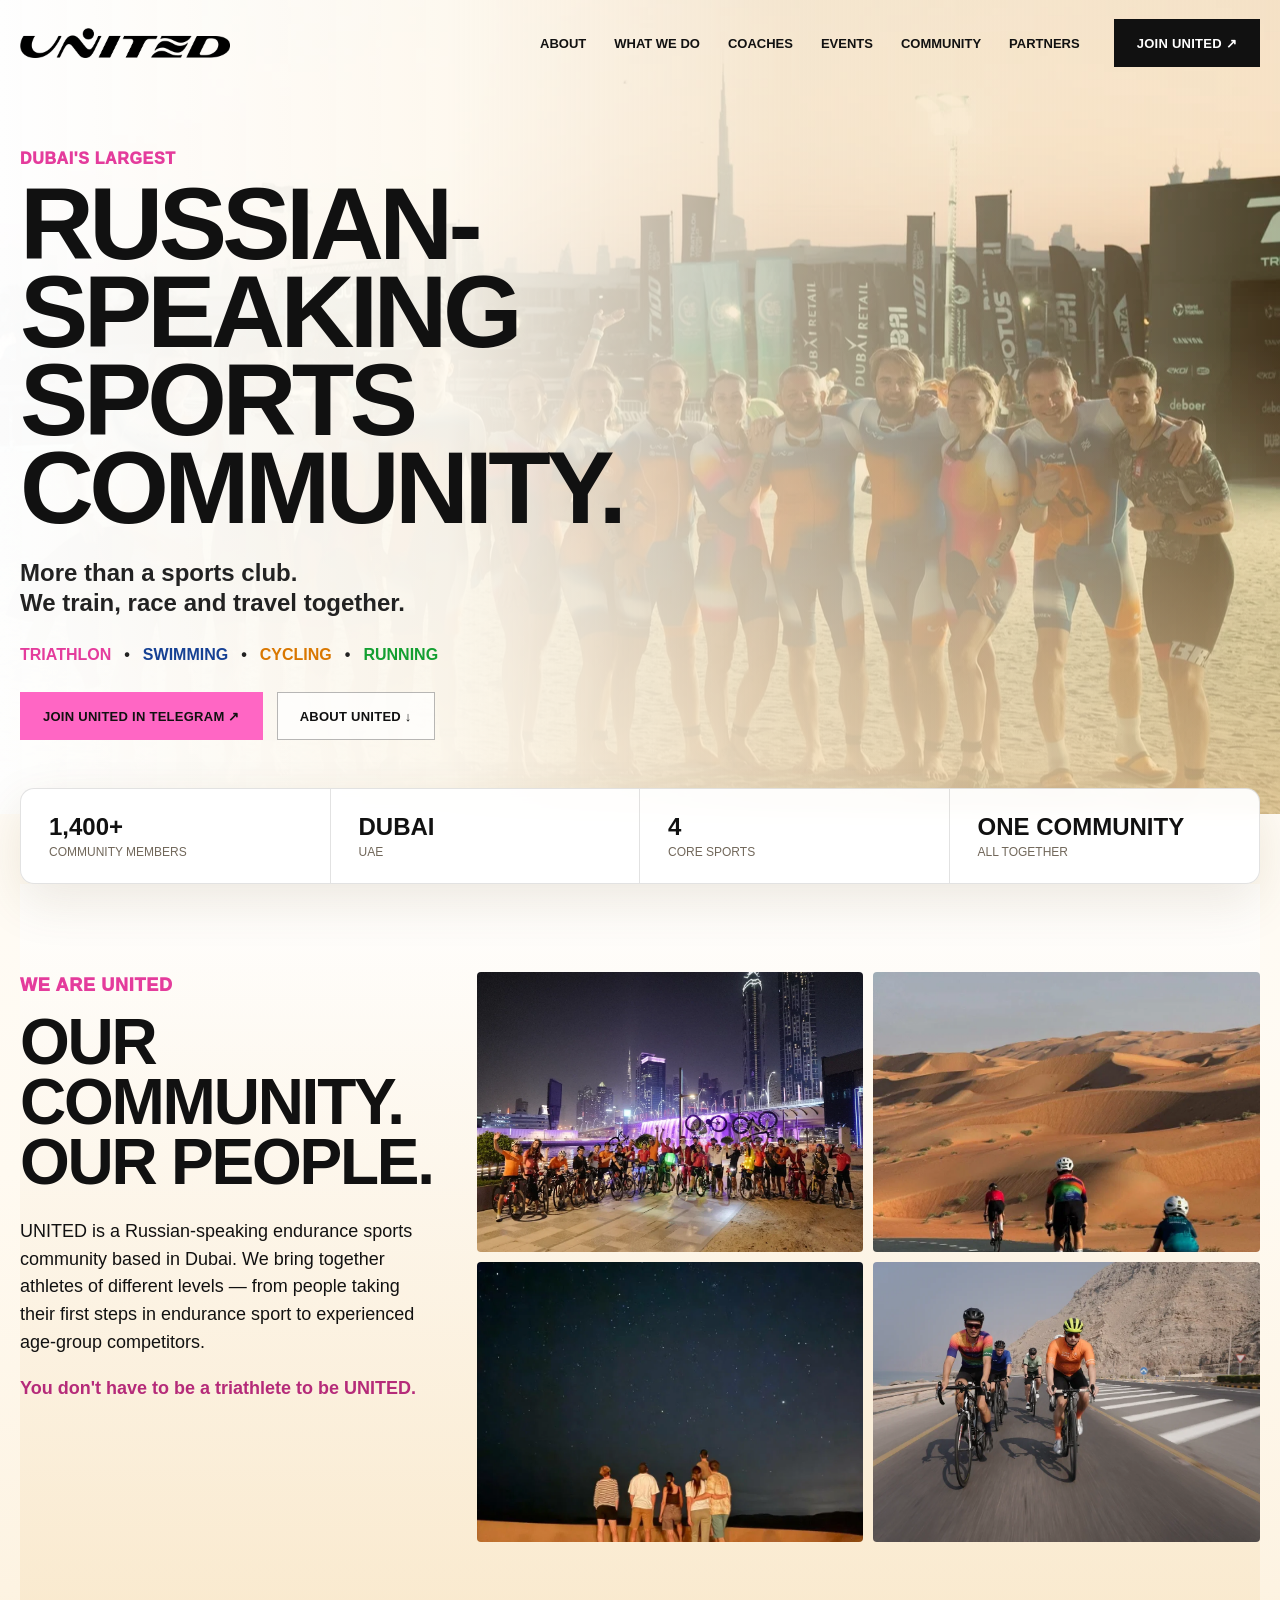
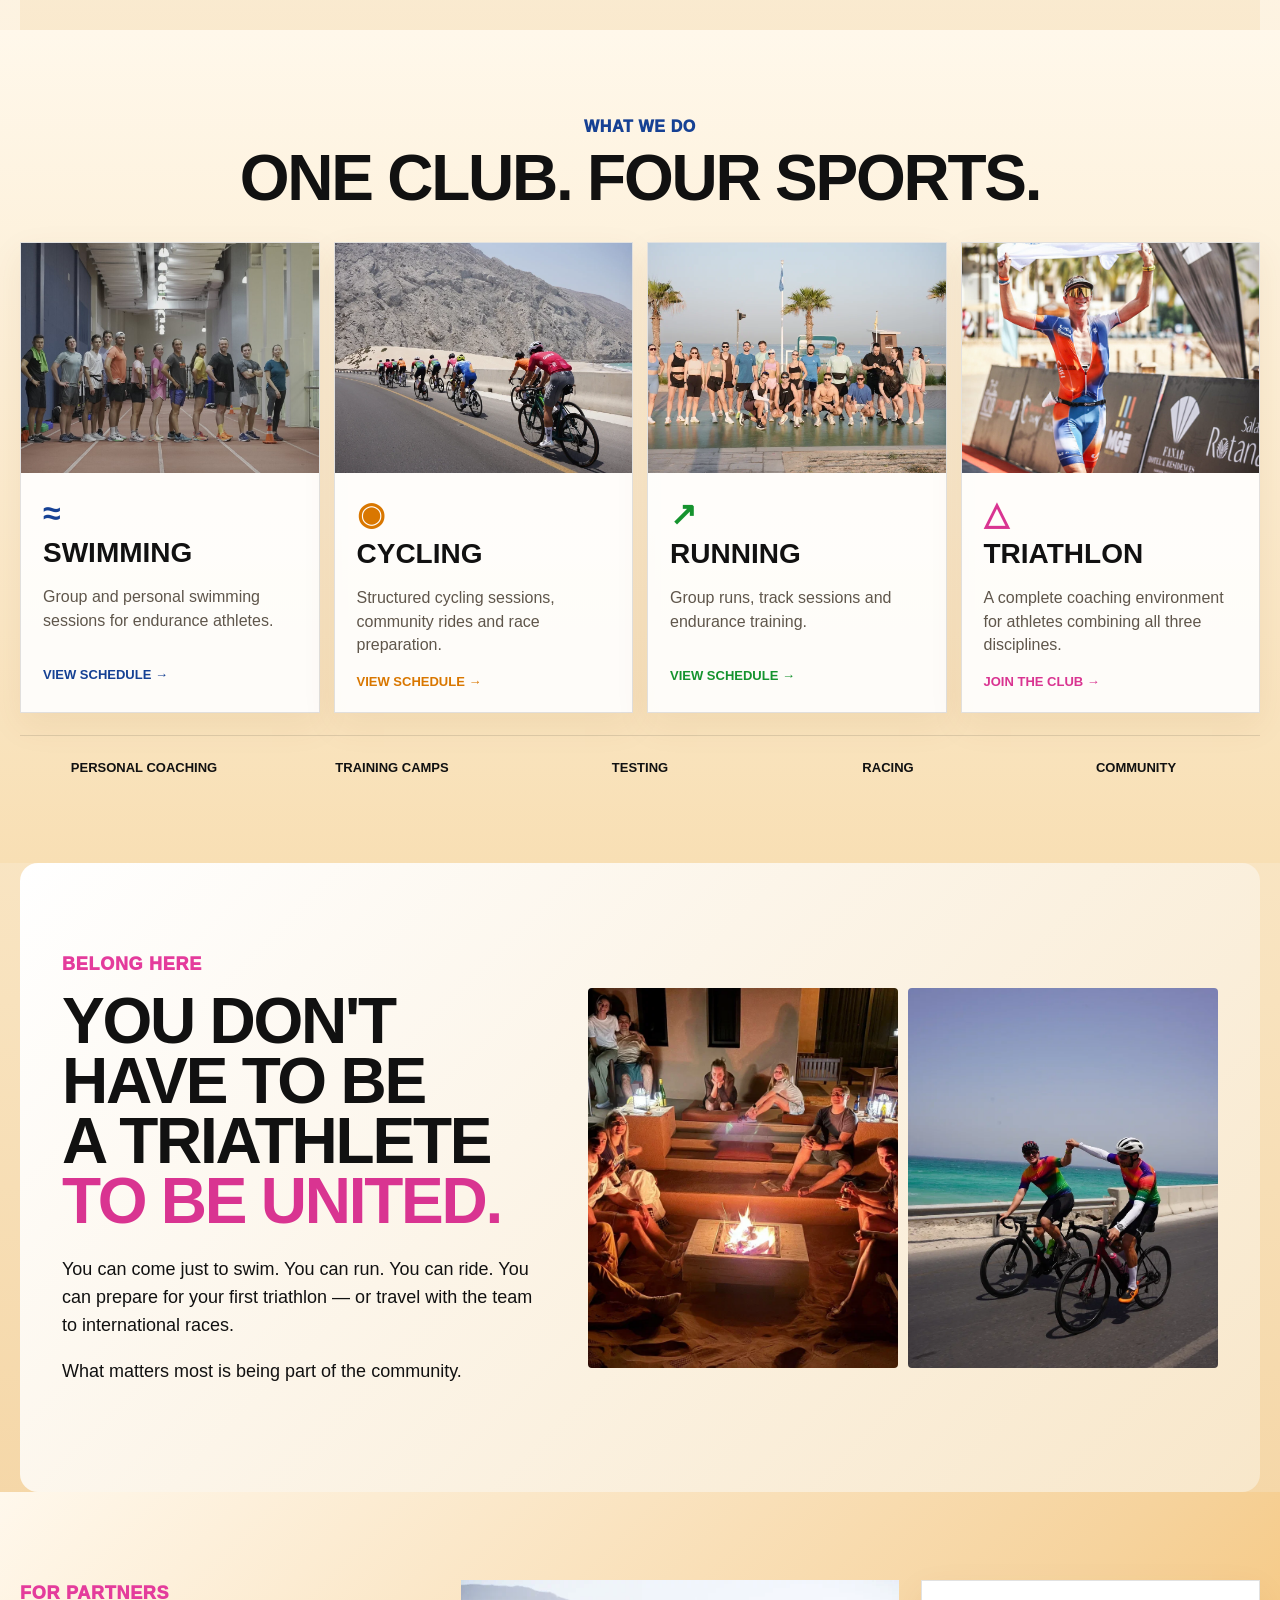
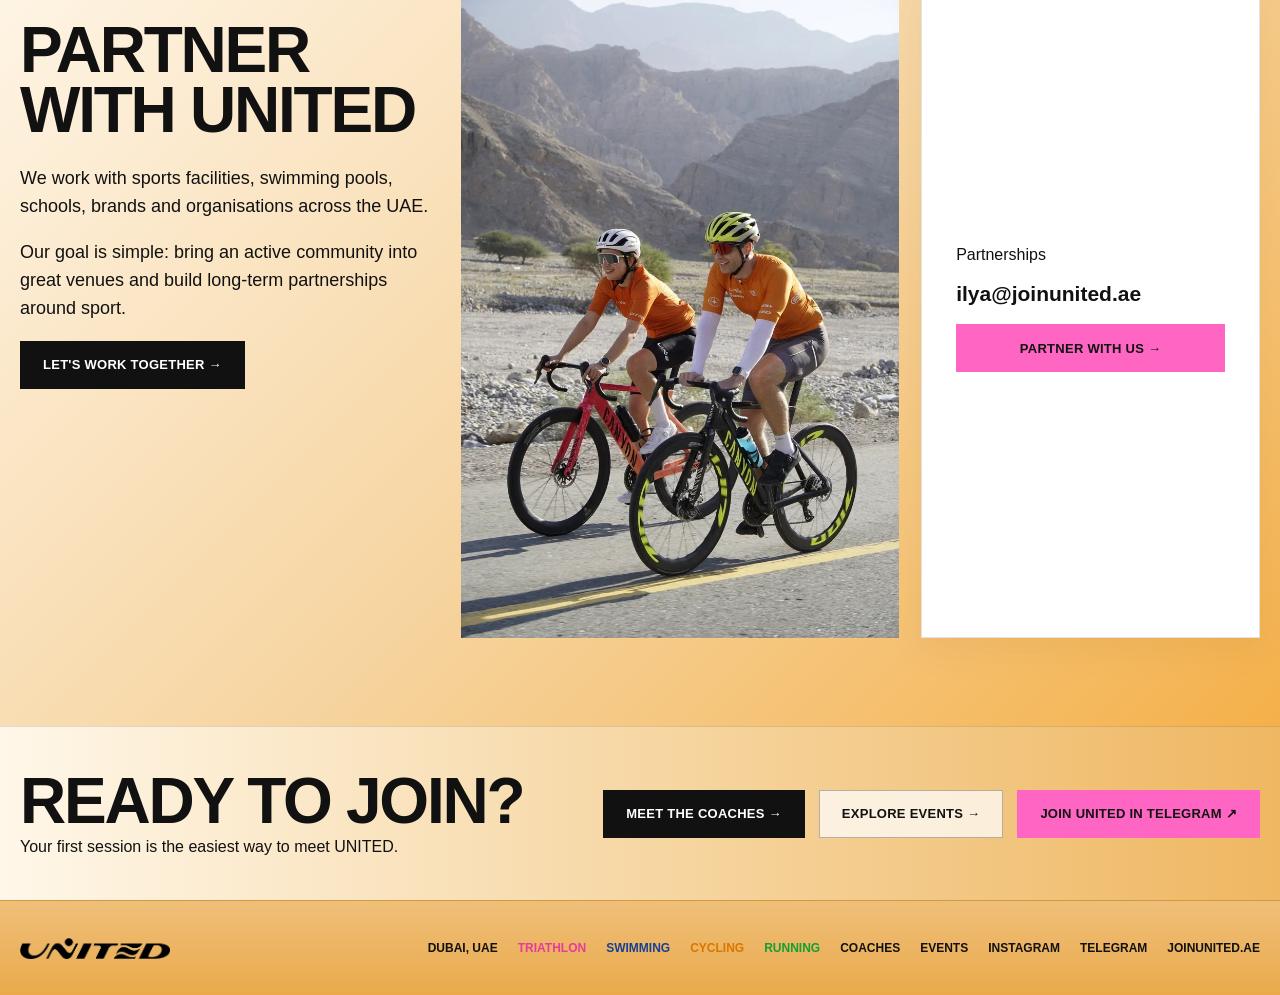
==== commit 944ccb6b: "feat: add Events to main site navigation" ====
--- a/index.html
+++ b/index.html
@@ -12,7 +12,7 @@
 <body>
   <header class="nav shell">
     <a class="brand" href="#top" aria-label="UNITED home"><img src="assets/united-logo.png" alt="UNITED" /></a>
-    <nav class="navlinks" aria-label="Main navigation"><a href="#about">About</a><a href="#sports">What we do</a><a href="coaches/">Coaches</a><a href="#community">Community</a><a href="#partners">Partners</a></nav>
+    <nav class="navlinks" aria-label="Main navigation"><a href="#about">About</a><a href="#sports">What we do</a><a href="coaches/">Coaches</a><a href="events/">Events</a><a href="#community">Community</a><a href="#partners">Partners</a></nav>
     <a class="btn btn-dark nav-cta" href="https://t.me/+VObS05rlhsA2YzU6" target="_blank" rel="noreferrer">Join United ↗</a>
   </header>
   <main id="top">
@@ -22,8 +22,8 @@
     <section id="sports" class="section section-black"><div class="shell"><p class="eyebrow blue center">What we do</p><h2 class="center white">One club. Four sports.</h2><div class="sport-grid"><article class="sport-card blue-card"><img src="assets/IMG_3852.jpg" alt="UNITED swimming training" loading="lazy"><div><span class="icon">≈</span><h3>Swimming</h3><p>Group and personal swimming sessions for endurance athletes.</p><a href="https://t.me/+VObS05rlhsA2YzU6" target="_blank" rel="noreferrer">View schedule →</a></div></article><article class="sport-card orange-card"><img src="assets/media/cycling-mountains-rear.webp" alt="UNITED cycling session" loading="lazy"><div><span class="icon">◉</span><h3>Cycling</h3><p>Structured cycling sessions, community rides and race preparation.</p><a href="https://t.me/+VObS05rlhsA2YzU6" target="_blank" rel="noreferrer">View schedule →</a></div></article><article class="sport-card green-card"><img src="assets/media/running-kite-beach-group.webp" alt="UNITED run group" loading="lazy"><div><span class="icon">↗</span><h3>Running</h3><p>Group runs, track sessions and endurance training.</p><a href="https://t.me/+VObS05rlhsA2YzU6" target="_blank" rel="noreferrer">View schedule →</a></div></article><article class="sport-card pink-card"><img src="assets/IMG_8744.jpg" alt="UNITED athlete racing" loading="lazy"><div><span class="icon">△</span><h3>Triathlon</h3><p>A complete coaching environment for athletes combining all three disciplines.</p><a href="https://t.me/+VObS05rlhsA2YzU6" target="_blank" rel="noreferrer">Join the club →</a></div></article></div><div class="services"><span>Personal coaching</span><span>Training camps</span><span>Testing</span><span>Racing</span><span>Community</span></div></div></section>
     <section id="community" class="section community shell"><div class="community-copy"><p class="eyebrow pink">Belong here</p><h2>You don't have to be<br>a triathlete <span>to be United.</span></h2><p>You can come just to swim. You can run. You can ride. You can prepare for your first triathlon — or travel with the team to international races.</p><p>What matters most is being part of the community.</p></div><div class="community-photos"><img src="assets/media/community-dinner.webp" alt="UNITED community dinner" loading="lazy"><img src="assets/media/cycling-friends.webp" alt="UNITED friends on bikes" loading="lazy"></div></section>
     <section id="partners" class="section partner-section"><div class="shell partner-grid"><div><p class="eyebrow pink">For partners</p><h2>Partner with United</h2><p>We work with sports facilities, swimming pools, schools, brands and organisations across the UAE.</p><p>Our goal is simple: bring an active community into great venues and build long-term partnerships around sport.</p><a class="btn btn-dark" href="mailto:ilya@joinunited.ae?subject=Partnership%20with%20UNITED">Let's work together →</a></div><img class="partner-photo" src="assets/media/cycling-mountains-two-riders.webp" alt="UNITED athletes in the mountains" loading="lazy"><div class="partner-contact"><span>Partnerships</span><a href="mailto:ilya@joinunited.ae">ilya@joinunited.ae</a><a class="btn btn-pink" href="mailto:ilya@joinunited.ae?subject=Partnership%20with%20UNITED">Partner with us →</a></div></div></section>
-    <section class="ready"><div class="shell ready-inner"><div><h2>Ready to join?</h2><p>Your first session is the easiest way to meet UNITED.</p></div><div class="hero-actions"><a class="btn btn-dark" href="coaches/">Meet the coaches →</a><a class="btn btn-pink" href="https://t.me/+VObS05rlhsA2YzU6" target="_blank" rel="noreferrer">Join United in Telegram ↗</a></div></div></section>
+    <section class="ready"><div class="shell ready-inner"><div><h2>Ready to join?</h2><p>Your first session is the easiest way to meet UNITED.</p></div><div class="hero-actions"><a class="btn btn-dark" href="coaches/">Meet the coaches →</a><a class="btn btn-ghost" href="events/">Explore events →</a><a class="btn btn-pink" href="https://t.me/+VObS05rlhsA2YzU6" target="_blank" rel="noreferrer">Join United in Telegram ↗</a></div></div></section>
   </main>
-  <footer class="footer"><div class="shell footer-inner"><img src="assets/united-logo.png" alt="UNITED"><span>Dubai, UAE</span><span class="pink">Triathlon</span><span class="blue">Swimming</span><span class="orange">Cycling</span><span class="green">Running</span><a href="coaches/">Coaches</a><a href="https://www.instagram.com/united_triathlon/" target="_blank" rel="noreferrer">Instagram</a><a href="https://t.me/+VObS05rlhsA2YzU6" target="_blank" rel="noreferrer">Telegram</a><span>joinunited.ae</span></div></footer>
+  <footer class="footer"><div class="shell footer-inner"><img src="assets/united-logo.png" alt="UNITED"><span>Dubai, UAE</span><span class="pink">Triathlon</span><span class="blue">Swimming</span><span class="orange">Cycling</span><span class="green">Running</span><a href="coaches/">Coaches</a><a href="events/">Events</a><a href="https://www.instagram.com/united_triathlon/" target="_blank" rel="noreferrer">Instagram</a><a href="https://t.me/+VObS05rlhsA2YzU6" target="_blank" rel="noreferrer">Telegram</a><span>joinunited.ae</span></div></footer>
 </body>
 </html>
